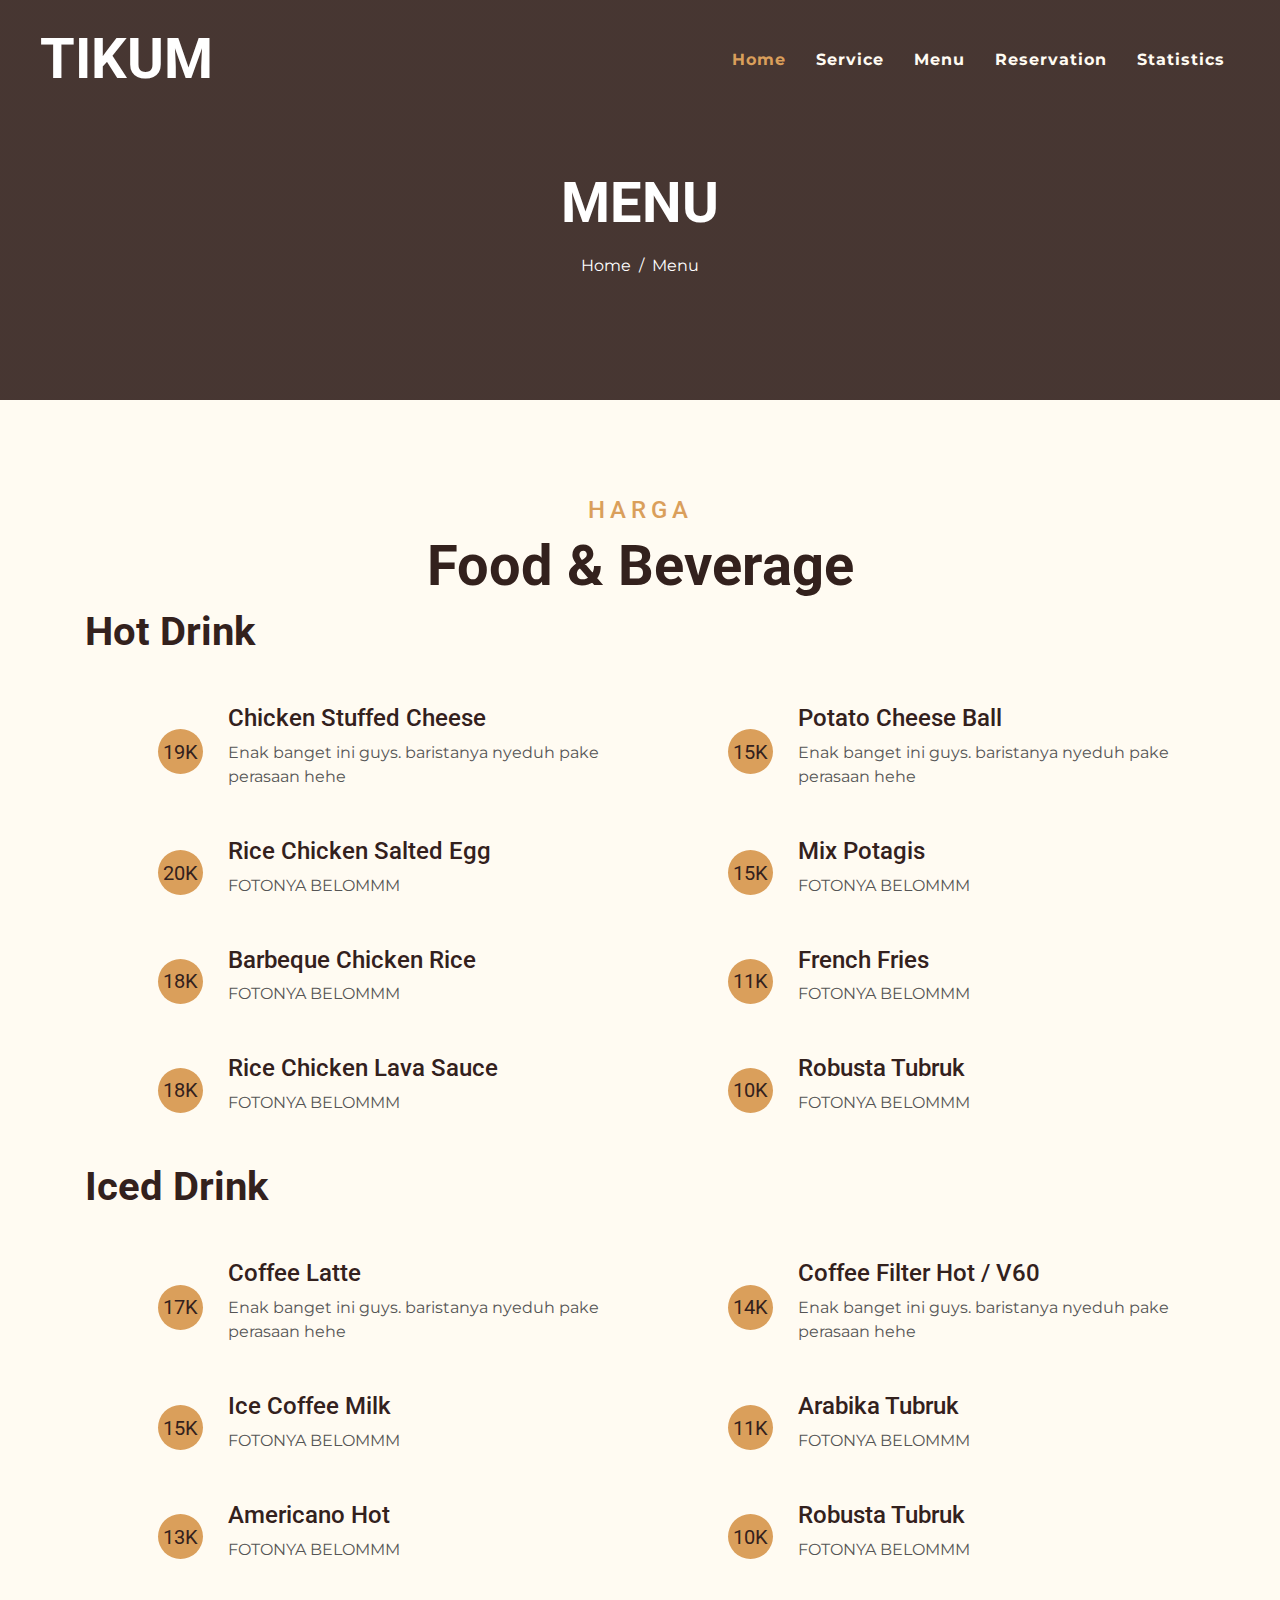
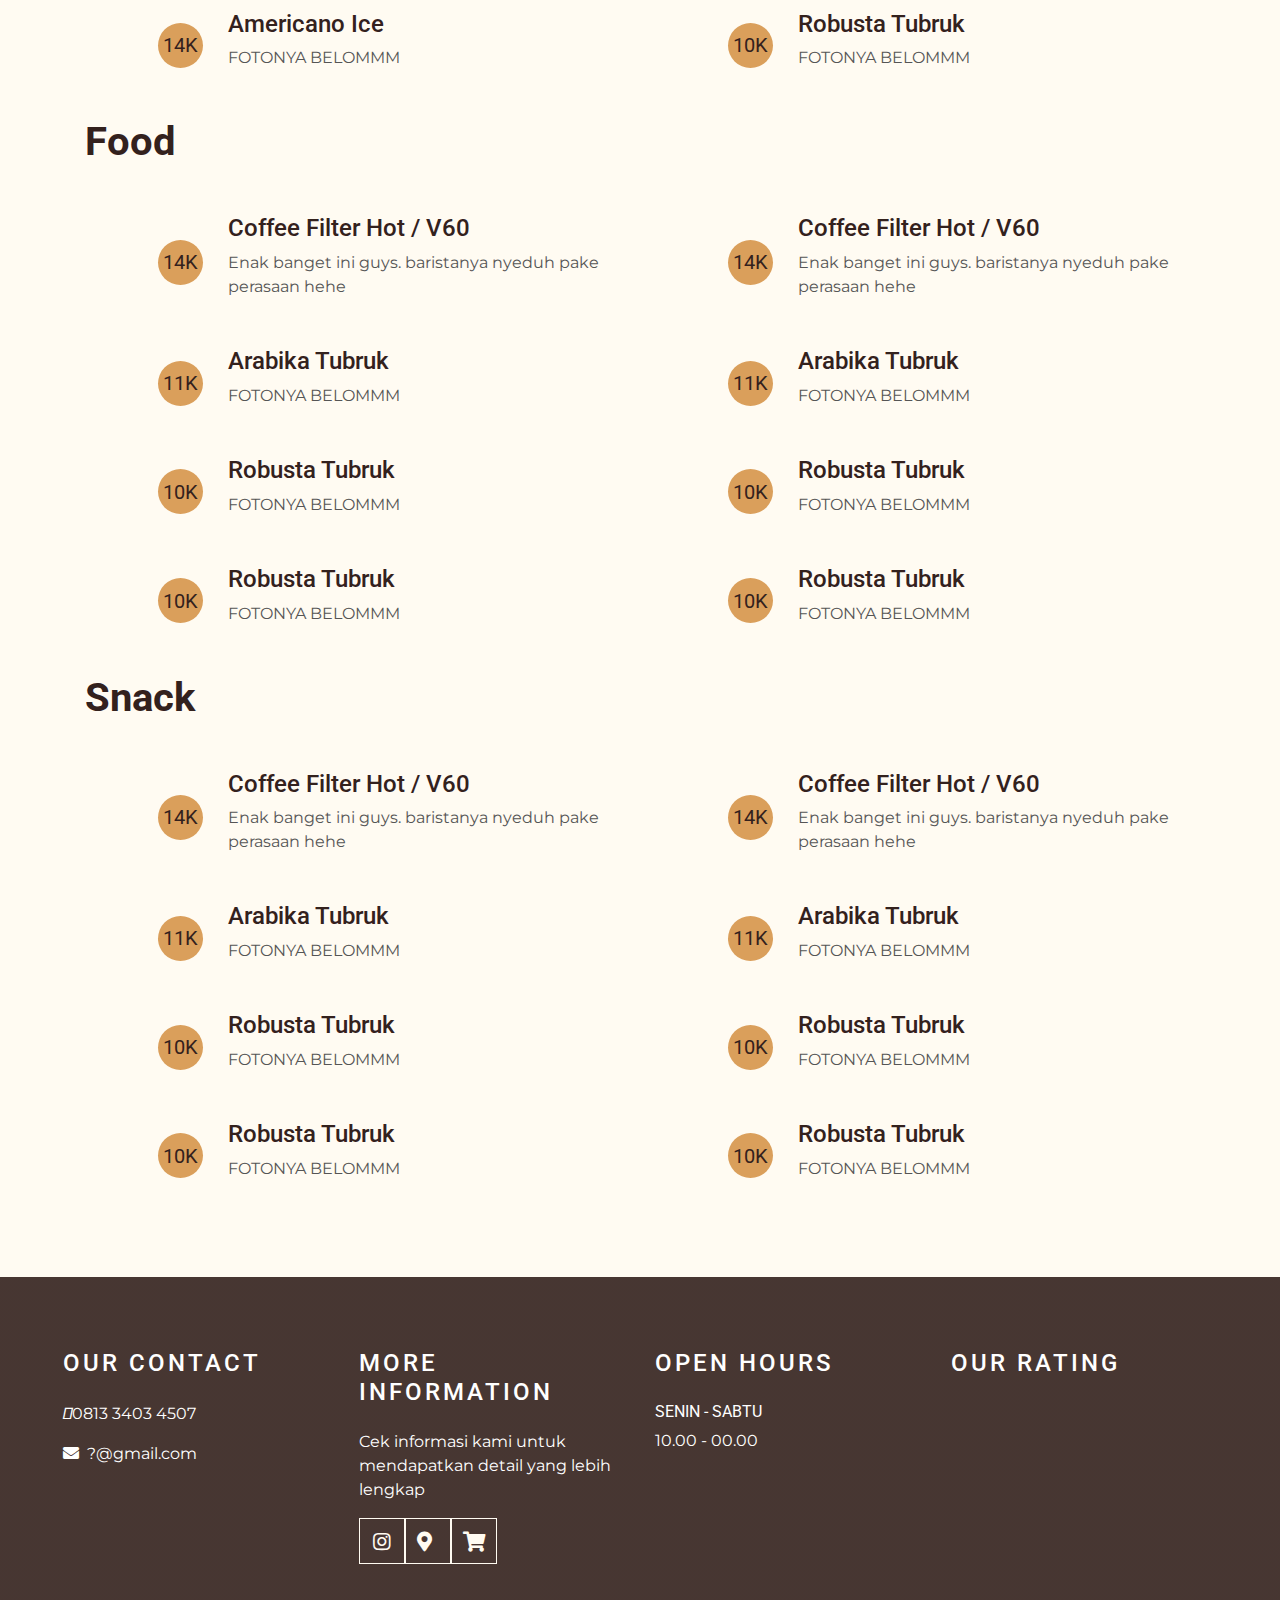
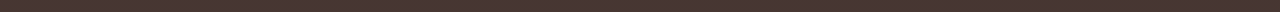
==== menu.html @ c48492c2 "up categories" ====
<!DOCTYPE html>
<html lang="en">
  <head>
    <meta charset="utf-8" />
    <title>TIKUM Cookery & Coffee</title>
    <meta content="width=device-width, initial-scale=1.0" name="viewport" />
    <meta content="Free Website Template" name="keywords" />
    <meta content="Free Website Template" name="description" />

    <!-- Favicon -->
    <link href="img/favicon.ico" rel="icon" />

    <!-- Google Font -->
    <link rel="preconnect" href="https://fonts.gstatic.com" />
    <link
      href="https://fonts.googleapis.com/css2?family=Montserrat:wght@200;400&family=Roboto:wght@400;500;700&display=swap"
      rel="stylesheet"
    />

    <!-- Font Awesome -->
    <link
      href="https://cdnjs.cloudflare.com/ajax/libs/font-awesome/5.10.0/css/all.min.css"
      rel="stylesheet"
    />

    <!-- Libraries Stylesheet -->
    <link href="lib/owlcarousel/assets/owl.carousel.min.css" rel="stylesheet" />
    <link
      href="lib/tempusdominus/css/tempusdominus-bootstrap-4.min.css"
      rel="stylesheet"
    />

    <!-- Customized Bootstrap Stylesheet -->
    <link href="css/style.css" rel="stylesheet" />
  </head>

  <body>
    <!-- Navbar Start -->
    <div class="container-fluid p-0 nav-bar">
      <nav class="navbar navbar-expand-lg bg-none navbar-dark py-3">
        <a href="index.html" class="navbar-brand px-lg-4 m-0">
          <h1 class="m-0 display-4 text-uppercase text-white">TIKUM</h1>
        </a>
        <button
          type="button"
          class="navbar-toggler"
          data-toggle="collapse"
          data-target="#navbarCollapse"
        >
          <span class="navbar-toggler-icon"></span>
        </button>
        <div
          class="collapse navbar-collapse justify-content-between"
          id="navbarCollapse"
        >
          <div class="navbar-nav ml-auto p-4">
            <a href="index.html" class="nav-item nav-link active">Home</a>
            <a href="service.html" class="nav-item nav-link">Service</a>
            <a href="menu.html" class="nav-item nav-link">Menu</a>
            <a href="reservation.html" class="nav-item nav-link">Reservation</a>
            <a href="reservation.html" class="nav-item nav-link">Statistics</a>
          </div>
        </div>
      </nav>
    </div>
    <!-- Navbar End -->

    <!-- Page Header Start -->
    <div
      class="container-fluid page-header mb-5 position-relative overlay-bottom"
    >
      <div
        class="d-flex flex-column align-items-center justify-content-center pt-0 pt-lg-5"
        style="min-height: 400px"
      >
        <h1 class="display-4 mb-3 mt-0 mt-lg-5 text-white text-uppercase">
          Menu
        </h1>
        <div class="d-inline-flex mb-lg-5">
          <p class="m-0 text-white"><a class="text-white" href="">Home</a></p>
          <p class="m-0 text-white px-2">/</p>
          <p class="m-0 text-white">Menu</p>
        </div>
      </div>
    </div>
    <!-- Page Header End -->

    <!-- Menu Start -->
    <div class="container-fluid pt-5">
    <div class="container">
        <div class="section-title">
          <h4 class="text-primary text-uppercase" style="letter-spacing: 5px">
            Harga
          </h4>
          <h1 class="display-4">Food & Beverage</h1>
        </div>
        <h1 class="mb-5">Hot Drink</h1>
        <div class="row">
          <div class="col-lg-6">
            <div class="row align-items-center mb-5">
              <div class="col-4 col-sm-3">
                <img
                  class="w-100 rounded-circle mb-3 mb-sm-0"
                  src="img/menu-1.jpg"
                  alt=""
                />
                <h5 class="menu-price">19K</h5>
              </div>
              <div class="col-8 col-sm-9">
                <h4>Chicken Stuffed Cheese</h4>
                <p class="m-0">
                  Enak banget ini guys. baristanya nyeduh pake perasaan hehe
                </p>
              </div>
            </div>
            <div class="row align-items-center mb-5">
              <div class="col-4 col-sm-3">
                <img
                  class="w-100 rounded-circle mb-3 mb-sm-0"
                  src="img/menu-2.jpg"
                  alt=""
                />
                <h5 class="menu-price">20K</h5>
              </div>
              <div class="col-8 col-sm-9">
                <h4>Rice Chicken Salted Egg</h4>
                <p class="m-0">FOTONYA BELOMMM</p>
              </div>
            </div>
            <div class="row align-items-center mb-5">
              <div class="col-4 col-sm-3">
                <img
                  class="w-100 rounded-circle mb-3 mb-sm-0"
                  src="img/menu-3.jpg"
                  alt=""
                />
                <h5 class="menu-price">18K</h5>
              </div>
              <div class="col-8 col-sm-9">
                <h4>Barbeque Chicken Rice</h4>
                <p class="m-0">FOTONYA BELOMMM</p>
              </div>
            </div>
            <div class="row align-items-center mb-5">
              <div class="col-4 col-sm-3">
                <img
                  class="w-100 rounded-circle mb-3 mb-sm-0"
                  src="img/menu-3.jpg"
                  alt=""
                />
                <h5 class="menu-price">18K</h5>
              </div>
              <div class="col-8 col-sm-9">
                <h4>Rice Chicken Lava Sauce</h4>
                <p class="m-0">FOTONYA BELOMMM</p>
              </div>
            </div>
          </div>
          <div class="col-lg-6">
            <div class="row align-items-center mb-5">
              <div class="col-4 col-sm-3">
                <img
                  class="w-100 rounded-circle mb-3 mb-sm-0"
                  src="img/menu-1.jpg"
                  alt=""
                />
                <h5 class="menu-price">15K</h5>
              </div>
              <div class="col-8 col-sm-9">
                <h4>Potato Cheese Ball</h4>
                <p class="m-0">
                  Enak banget ini guys. baristanya nyeduh pake perasaan hehe
                </p>
              </div>
            </div>
            <div class="row align-items-center mb-5">
              <div class="col-4 col-sm-3">
                <img
                  class="w-100 rounded-circle mb-3 mb-sm-0"
                  src="img/menu-2.jpg"
                  alt=""
                />
                <h5 class="menu-price">15K</h5>
              </div>
              <div class="col-8 col-sm-9">
                <h4>Mix Potagis</h4>
                <p class="m-0">FOTONYA BELOMMM</p>
              </div>
            </div>
            <div class="row align-items-center mb-5">
              <div class="col-4 col-sm-3">
                <img
                  class="w-100 rounded-circle mb-3 mb-sm-0"
                  src="img/menu-3.jpg"
                  alt=""
                />
                <h5 class="menu-price">11K</h5>
              </div>
              <div class="col-8 col-sm-9">
                <h4>French Fries</h4>
                <p class="m-0">FOTONYA BELOMMM</p>
              </div>
            </div>
            <div class="row align-items-center mb-5">
              <div class="col-4 col-sm-3">
                <img
                  class="w-100 rounded-circle mb-3 mb-sm-0"
                  src="img/menu-3.jpg"
                  alt=""
                />
                <h5 class="menu-price">10K</h5>
              </div>
              <div class="col-8 col-sm-9">
                <h4>Robusta Tubruk</h4>
                <p class="m-0">FOTONYA BELOMMM</p>
              </div>
            </div>
          </div>
        </div>
        <h1 class="mb-5">Iced Drink</h1>
        <div class="row">
            <div class="col-lg-6">
              <div class="row align-items-center mb-5">
                <div class="col-4 col-sm-3">
                  <img
                    class="w-100 rounded-circle mb-3 mb-sm-0"
                    src="img/ice coffee milk.jpg"
                    alt=""
                  />
                  <h5 class="menu-price">17K</h5>
                </div>
                <div class="col-8 col-sm-9">
                  <h4>Coffee Latte</h4>
                  <p class="m-0">
                    Enak banget ini guys. baristanya nyeduh pake perasaan hehe
                  </p>
                </div>
              </div>
              <div class="row align-items-center mb-5">
                <div class="col-4 col-sm-3">
                  <img
                    class="w-100 rounded-circle mb-3 mb-sm-0"
                    src="img/menu-2.jpg"
                    alt=""
                  />
                  <h5 class="menu-price">15K</h5>
                </div>
                <div class="col-8 col-sm-9">
                  <h4>Ice Coffee Milk</h4>
                  <p class="m-0">FOTONYA BELOMMM</p>
                </div>
              </div>
              <div class="row align-items-center mb-5">
                <div class="col-4 col-sm-3">
                  <img
                    class="w-100 rounded-circle mb-3 mb-sm-0"
                    src="img/menu-3.jpg"
                    alt=""
                  />
                  <h5 class="menu-price">13K</h5>
                </div>
                <div class="col-8 col-sm-9">
                  <h4>Americano Hot</h4>
                  <p class="m-0">FOTONYA BELOMMM</p>
                </div>
              </div>
              <div class="row align-items-center mb-5">
                <div class="col-4 col-sm-3">
                  <img
                    class="w-100 rounded-circle mb-3 mb-sm-0"
                    src="img/menu-3.jpg"
                    alt=""
                  />
                  <h5 class="menu-price">14K</h5>
                </div>
                <div class="col-8 col-sm-9">
                  <h4>Americano Ice</h4>
                  <p class="m-0">FOTONYA BELOMMM</p>
                </div>
              </div>
            </div>
            <div class="col-lg-6">
              <div class="row align-items-center mb-5">
                <div class="col-4 col-sm-3">
                  <img
                    class="w-100 rounded-circle mb-3 mb-sm-0"
                    src="img/menu-1.jpg"
                    alt=""
                  />
                  <h5 class="menu-price">14K</h5>
                </div>
                <div class="col-8 col-sm-9">
                  <h4>Coffee Filter Hot / V60</h4>
                  <p class="m-0">
                    Enak banget ini guys. baristanya nyeduh pake perasaan hehe
                  </p>
                </div>
              </div>
              <div class="row align-items-center mb-5">
                <div class="col-4 col-sm-3">
                  <img
                    class="w-100 rounded-circle mb-3 mb-sm-0"
                    src="img/menu-2.jpg"
                    alt=""
                  />
                  <h5 class="menu-price">11K</h5>
                </div>
                <div class="col-8 col-sm-9">
                  <h4>Arabika Tubruk</h4>
                  <p class="m-0">FOTONYA BELOMMM</p>
                </div>
              </div>
              <div class="row align-items-center mb-5">
                <div class="col-4 col-sm-3">
                  <img
                    class="w-100 rounded-circle mb-3 mb-sm-0"
                    src="img/menu-3.jpg"
                    alt=""
                  />
                  <h5 class="menu-price">10K</h5>
                </div>
                <div class="col-8 col-sm-9">
                  <h4>Robusta Tubruk</h4>
                  <p class="m-0">FOTONYA BELOMMM</p>
                </div>
              </div>
              <div class="row align-items-center mb-5">
                <div class="col-4 col-sm-3">
                  <img
                    class="w-100 rounded-circle mb-3 mb-sm-0"
                    src="img/menu-3.jpg"
                    alt=""
                  />
                  <h5 class="menu-price">10K</h5>
                </div>
                <div class="col-8 col-sm-9">
                  <h4>Robusta Tubruk</h4>
                  <p class="m-0">FOTONYA BELOMMM</p>
                </div>
              </div>
            </div>
            
        </div>
        <h1 class="mb-5">Food</h1>
        <div class="row">
            <div class="col-lg-6">
              <div class="row align-items-center mb-5">
                <div class="col-4 col-sm-3">
                  <img
                    class="w-100 rounded-circle mb-3 mb-sm-0"
                    src="img/menu-1.jpg"
                    alt=""
                  />
                  <h5 class="menu-price">14K</h5>
                </div>
                <div class="col-8 col-sm-9">
                  <h4>Coffee Filter Hot / V60</h4>
                  <p class="m-0">
                    Enak banget ini guys. baristanya nyeduh pake perasaan hehe
                  </p>
                </div>
              </div>
              <div class="row align-items-center mb-5">
                <div class="col-4 col-sm-3">
                  <img
                    class="w-100 rounded-circle mb-3 mb-sm-0"
                    src="img/menu-2.jpg"
                    alt=""
                  />
                  <h5 class="menu-price">11K</h5>
                </div>
                <div class="col-8 col-sm-9">
                  <h4>Arabika Tubruk</h4>
                  <p class="m-0">FOTONYA BELOMMM</p>
                </div>
              </div>
              <div class="row align-items-center mb-5">
                <div class="col-4 col-sm-3">
                  <img
                    class="w-100 rounded-circle mb-3 mb-sm-0"
                    src="img/menu-3.jpg"
                    alt=""
                  />
                  <h5 class="menu-price">10K</h5>
                </div>
                <div class="col-8 col-sm-9">
                  <h4>Robusta Tubruk</h4>
                  <p class="m-0">FOTONYA BELOMMM</p>
                </div>
              </div>
              <div class="row align-items-center mb-5">
                <div class="col-4 col-sm-3">
                  <img
                    class="w-100 rounded-circle mb-3 mb-sm-0"
                    src="img/menu-3.jpg"
                    alt=""
                  />
                  <h5 class="menu-price">10K</h5>
                </div>
                <div class="col-8 col-sm-9">
                  <h4>Robusta Tubruk</h4>
                  <p class="m-0">FOTONYA BELOMMM</p>
                </div>
              </div>
            </div>
            <div class="col-lg-6">
              <div class="row align-items-center mb-5">
                <div class="col-4 col-sm-3">
                  <img
                    class="w-100 rounded-circle mb-3 mb-sm-0"
                    src="img/menu-1.jpg"
                    alt=""
                  />
                  <h5 class="menu-price">14K</h5>
                </div>
                <div class="col-8 col-sm-9">
                  <h4>Coffee Filter Hot / V60</h4>
                  <p class="m-0">
                    Enak banget ini guys. baristanya nyeduh pake perasaan hehe
                  </p>
                </div>
              </div>
              <div class="row align-items-center mb-5">
                <div class="col-4 col-sm-3">
                  <img
                    class="w-100 rounded-circle mb-3 mb-sm-0"
                    src="img/menu-2.jpg"
                    alt=""
                  />
                  <h5 class="menu-price">11K</h5>
                </div>
                <div class="col-8 col-sm-9">
                  <h4>Arabika Tubruk</h4>
                  <p class="m-0">FOTONYA BELOMMM</p>
                </div>
              </div>
              <div class="row align-items-center mb-5">
                <div class="col-4 col-sm-3">
                  <img
                    class="w-100 rounded-circle mb-3 mb-sm-0"
                    src="img/menu-3.jpg"
                    alt=""
                  />
                  <h5 class="menu-price">10K</h5>
                </div>
                <div class="col-8 col-sm-9">
                  <h4>Robusta Tubruk</h4>
                  <p class="m-0">FOTONYA BELOMMM</p>
                </div>
              </div>
              <div class="row align-items-center mb-5">
                <div class="col-4 col-sm-3">
                  <img
                    class="w-100 rounded-circle mb-3 mb-sm-0"
                    src="img/menu-3.jpg"
                    alt=""
                  />
                  <h5 class="menu-price">10K</h5>
                </div>
                <div class="col-8 col-sm-9">
                  <h4>Robusta Tubruk</h4>
                  <p class="m-0">FOTONYA BELOMMM</p>
                </div>
              </div>
            </div>
            
        </div>
        <h1 class="mb-5">Snack</h1>
        <div class="row">
            <div class="col-lg-6">
              <div class="row align-items-center mb-5">
                <div class="col-4 col-sm-3">
                  <img
                    class="w-100 rounded-circle mb-3 mb-sm-0"
                    src="img/menu-1.jpg"
                    alt=""
                  />
                  <h5 class="menu-price">14K</h5>
                </div>
                <div class="col-8 col-sm-9">
                  <h4>Coffee Filter Hot / V60</h4>
                  <p class="m-0">
                    Enak banget ini guys. baristanya nyeduh pake perasaan hehe
                  </p>
                </div>
              </div>
              <div class="row align-items-center mb-5">
                <div class="col-4 col-sm-3">
                  <img
                    class="w-100 rounded-circle mb-3 mb-sm-0"
                    src="img/menu-2.jpg"
                    alt=""
                  />
                  <h5 class="menu-price">11K</h5>
                </div>
                <div class="col-8 col-sm-9">
                  <h4>Arabika Tubruk</h4>
                  <p class="m-0">FOTONYA BELOMMM</p>
                </div>
              </div>
              <div class="row align-items-center mb-5">
                <div class="col-4 col-sm-3">
                  <img
                    class="w-100 rounded-circle mb-3 mb-sm-0"
                    src="img/menu-3.jpg"
                    alt=""
                  />
                  <h5 class="menu-price">10K</h5>
                </div>
                <div class="col-8 col-sm-9">
                  <h4>Robusta Tubruk</h4>
                  <p class="m-0">FOTONYA BELOMMM</p>
                </div>
              </div>
              <div class="row align-items-center mb-5">
                <div class="col-4 col-sm-3">
                  <img
                    class="w-100 rounded-circle mb-3 mb-sm-0"
                    src="img/menu-3.jpg"
                    alt=""
                  />
                  <h5 class="menu-price">10K</h5>
                </div>
                <div class="col-8 col-sm-9">
                  <h4>Robusta Tubruk</h4>
                  <p class="m-0">FOTONYA BELOMMM</p>
                </div>
              </div>
            </div>
            <div class="col-lg-6">
              <div class="row align-items-center mb-5">
                <div class="col-4 col-sm-3">
                  <img
                    class="w-100 rounded-circle mb-3 mb-sm-0"
                    src="img/menu-1.jpg"
                    alt=""
                  />
                  <h5 class="menu-price">14K</h5>
                </div>
                <div class="col-8 col-sm-9">
                  <h4>Coffee Filter Hot / V60</h4>
                  <p class="m-0">
                    Enak banget ini guys. baristanya nyeduh pake perasaan hehe
                  </p>
                </div>
              </div>
              <div class="row align-items-center mb-5">
                <div class="col-4 col-sm-3">
                  <img
                    class="w-100 rounded-circle mb-3 mb-sm-0"
                    src="img/menu-2.jpg"
                    alt=""
                  />
                  <h5 class="menu-price">11K</h5>
                </div>
                <div class="col-8 col-sm-9">
                  <h4>Arabika Tubruk</h4>
                  <p class="m-0">FOTONYA BELOMMM</p>
                </div>
              </div>
              <div class="row align-items-center mb-5">
                <div class="col-4 col-sm-3">
                  <img
                    class="w-100 rounded-circle mb-3 mb-sm-0"
                    src="img/menu-3.jpg"
                    alt=""
                  />
                  <h5 class="menu-price">10K</h5>
                </div>
                <div class="col-8 col-sm-9">
                  <h4>Robusta Tubruk</h4>
                  <p class="m-0">FOTONYA BELOMMM</p>
                </div>
              </div>
              <div class="row align-items-center mb-5">
                <div class="col-4 col-sm-3">
                  <img
                    class="w-100 rounded-circle mb-3 mb-sm-0"
                    src="img/menu-3.jpg"
                    alt=""
                  />
                  <h5 class="menu-price">10K</h5>
                </div>
                <div class="col-8 col-sm-9">
                  <h4>Robusta Tubruk</h4>
                  <p class="m-0">FOTONYA BELOMMM</p>
                </div>
              </div>
            </div>
            
        </div>
    </div>
    </div>
</div>
</div>
    <!-- Menu End -->

    <!-- Footer Start -->
    <div
      class="container-fluid footer text-white mt-5 pt-5 px-0 position-relative overlay-top"
    >
      <div class="row mx-0 px-lg-5 mt-4">
        <div class="col-lg-3 col-md-6 mb-5">
          <h4
            class="text-white text-uppercase mb-4"
            style="letter-spacing: 3px"
          >
            Our Contact
          </h4>
          <p><i class="fa-solid fa-phone"></i>0813 3403 4507</p>
          <p class="m-0"><i class="fa fa-envelope mr-2"></i>?@gmail.com</p>
        </div>
        <div class="col-lg-3 col-md-6 mb-5">
          <h4
            class="text-white text-uppercase mb-4"
            style="letter-spacing: 3px"
          >
            More Information
          </h4>
          <p>Cek informasi kami untuk mendapatkan detail yang lebih lengkap</p>
          <div class="d-flex justify-content-start">
            <a
              class="btn btn-lg btn-outline-light btn-lg-square"
              href="https://instagram.com/tikum.cookeryandcoffee?igshid=YmMyMTA2M2Y="
              ><i class="fab fa-instagram"></i
            ></a>
            <a
              class="btn btn-lg btn-outline-light btn-lg-square"
              href="https://goo.gl/maps/fTwGqR8i4tWdKDun8"
              ><i class="fa fa-map-marker-alt mr-2"></i
            ></a>
            <a
              class="btn btn-lg btn-outline-light btn-lg-square"
              href="https://gofood.link/a/yQykwQC"
              ><i class="fas fa-shopping-cart"></i
            ></a>
          </div>
        </div>
        <div class="col-lg-3 col-md-6 mb-5">
          <h4
            class="text-white text-uppercase mb-4"
            style="letter-spacing: 3px"
          >
            Open Hours
          </h4>
          <div>
            <h6 class="text-white text-uppercase">Senin - Sabtu</h6>
            <p>10.00 - 00.00</p>
          </div>
        </div>
        <div class="col-lg-3 col-md-6 mb-5">
          <h4
            class="text-white text-uppercase mb-4"
            style="letter-spacing: 3px"
          >
            Our Rating
          </h4>
        </div>
      </div>
    </div>
    <!-- Footer End -->

    <!-- Back to Top -->
    <a href="#" class="btn btn-lg btn-primary btn-lg-square back-to-top"
      ><i class="fa fa-angle-double-up"></i
    ></a>

    <!-- JavaScript Libraries -->
    <script src="https://code.jquery.com/jquery-3.4.1.min.js"></script>
    <script src="https://stackpath.bootstrapcdn.com/bootstrap/4.4.1/js/bootstrap.bundle.min.js"></script>
    <script src="lib/easing/easing.min.js"></script>
    <script src="lib/waypoints/waypoints.min.js"></script>
    <script src="lib/owlcarousel/owl.carousel.min.js"></script>
    <script src="lib/tempusdominus/js/moment.min.js"></script>
    <script src="lib/tempusdominus/js/moment-timezone.min.js"></script>
    <script src="lib/tempusdominus/js/tempusdominus-bootstrap-4.min.js"></script>

    <!-- Contact Javascript File -->
    <script src="mail/jqBootstrapValidation.min.js"></script>
    <script src="mail/contact.js"></script>

    <!-- Template Javascript -->
    <script src="js/main.js"></script>
  </body>
</html>
---- css/style.css ----
/******* Bootstrap Theming ********/
/*!
 * Bootstrap v4.5.3 (https://getbootstrap.com/)
 * Copyright 2011-2020 The Bootstrap Authors
 * Copyright 2011-2020 Twitter, Inc.
 * Licensed under MIT (https://github.com/twbs/bootstrap/blob/main/LICENSE)
 */
:root {
  --blue: #007bff;
  --indigo: #6610f2;
  --purple: #6f42c1;
  --pink: #e83e8c;
  --red: #dc3545;
  --orange: #fd7e14;
  --yellow: #ffc107;
  --green: #28a745;
  --teal: #20c997;
  --cyan: #17a2b8;
  --white: #fff;
  --gray: #6c757d;
  --gray-dark: #343a40;
  --primary: #DA9F5B;
  --secondary: #33211D;
  --success: #28a745;
  --info: #17a2b8;
  --warning: #ffc107;
  --danger: #dc3545;
  --light: #FFFBF2;
  --dark: #111111;
  --breakpoint-xs: 0;
  --breakpoint-sm: 576px;
  --breakpoint-md: 768px;
  --breakpoint-lg: 992px;
  --breakpoint-xl: 1200px;
  --font-family-sans-serif: "Montserrat", sans-serif;
  --font-family-monospace: SFMono-Regular, Menlo, Monaco, Consolas, "Liberation Mono", "Courier New", monospace;
}

*,
*::before,
*::after {
  box-sizing: border-box;
}

html {
  font-family: sans-serif;
  line-height: 1.15;
  -webkit-text-size-adjust: 100%;
  -webkit-tap-highlight-color: rgba(0, 0, 0, 0);
}

article, aside, figcaption, figure, footer, header, hgroup, main, nav, section {
  display: block;
}

body {
  margin: 0;
  font-family: "Montserrat", sans-serif;
  font-size: 1rem;
  font-weight: 400;
  line-height: 1.5;
  color: #555555;
  text-align: left;
  background-color: #FFFBF2;
}

[tabindex="-1"]:focus:not(:focus-visible) {
  outline: 0 !important;
}

hr {
  box-sizing: content-box;
  height: 0;
  overflow: visible;
}

h1, h2, h3, h4, h5, h6 {
  margin-top: 0;
  margin-bottom: 0.5rem;
}

p {
  margin-top: 0;
  margin-bottom: 1rem;
}

abbr[title],
abbr[data-original-title] {
  text-decoration: underline;
  text-decoration: underline dotted;
  cursor: help;
  border-bottom: 0;
  text-decoration-skip-ink: none;
}

address {
  margin-bottom: 1rem;
  font-style: normal;
  line-height: inherit;
}

ol,
ul,
dl {
  margin-top: 0;
  margin-bottom: 1rem;
}

ol ol,
ul ul,
ol ul,
ul ol {
  margin-bottom: 0;
}

dt {
  font-weight: 700;
}

dd {
  margin-bottom: .5rem;
  margin-left: 0;
}

blockquote {
  margin: 0 0 1rem;
}

b,
strong {
  font-weight: bolder;
}

small {
  font-size: 80%;
}

sub,
sup {
  position: relative;
  font-size: 75%;
  line-height: 0;
  vertical-align: baseline;
}

sub {
  bottom: -.25em;
}

sup {
  top: -.5em;
}

a {
  color: #DA9F5B;
  text-decoration: none;
  background-color: transparent;
}

a:hover {
  color: #be792b;
  text-decoration: underline;
}

a:not([href]):not([class]) {
  color: inherit;
  text-decoration: none;
}

a:not([href]):not([class]):hover {
  color: inherit;
  text-decoration: none;
}

pre,
code,
kbd,
samp {
  font-family: SFMono-Regular, Menlo, Monaco, Consolas, "Liberation Mono", "Courier New", monospace;
  font-size: 1em;
}

pre {
  margin-top: 0;
  margin-bottom: 1rem;
  overflow: auto;
  -ms-overflow-style: scrollbar;
}

figure {
  margin: 0 0 1rem;
}

img {
  vertical-align: middle;
  border-style: none;
}

svg {
  overflow: hidden;
  vertical-align: middle;
}

table {
  border-collapse: collapse;
}

caption {
  padding-top: 0.75rem;
  padding-bottom: 0.75rem;
  color: #6c757d;
  text-align: left;
  caption-side: bottom;
}

th {
  text-align: inherit;
  text-align: -webkit-match-parent;
}

label {
  display: inline-block;
  margin-bottom: 0.5rem;
}

button {
  border-radius: 0;
}

button:focus {
  outline: 1px dotted;
  outline: 5px auto -webkit-focus-ring-color;
}

input,
button,
select,
optgroup,
textarea {
  margin: 0;
  font-family: inherit;
  font-size: inherit;
  line-height: inherit;
}

button,
input {
  overflow: visible;
}

button,
select {
  text-transform: none;
}

[role="button"] {
  cursor: pointer;
}

select {
  word-wrap: normal;
}

button,
[type="button"],
[type="reset"],
[type="submit"] {
  -webkit-appearance: button;
}

button:not(:disabled),
[type="button"]:not(:disabled),
[type="reset"]:not(:disabled),
[type="submit"]:not(:disabled) {
  cursor: pointer;
}

button::-moz-focus-inner,
[type="button"]::-moz-focus-inner,
[type="reset"]::-moz-focus-inner,
[type="submit"]::-moz-focus-inner {
  padding: 0;
  border-style: none;
}

input[type="radio"],
input[type="checkbox"] {
  box-sizing: border-box;
  padding: 0;
}

textarea {
  overflow: auto;
  resize: vertical;
}

fieldset {
  min-width: 0;
  padding: 0;
  margin: 0;
  border: 0;
}

legend {
  display: block;
  width: 100%;
  max-width: 100%;
  padding: 0;
  margin-bottom: .5rem;
  font-size: 1.5rem;
  line-height: inherit;
  color: inherit;
  white-space: normal;
}

@media (max-width: 1200px) {
  legend {
    font-size: calc(1.275rem + 0.3vw) ;
  }
}

progress {
  vertical-align: baseline;
}

[type="number"]::-webkit-inner-spin-button,
[type="number"]::-webkit-outer-spin-button {
  height: auto;
}

[type="search"] {
  outline-offset: -2px;
  -webkit-appearance: none;
}

[type="search"]::-webkit-search-decoration {
  -webkit-appearance: none;
}

::-webkit-file-upload-button {
  font: inherit;
  -webkit-appearance: button;
}

output {
  display: inline-block;
}

summary {
  display: list-item;
  cursor: pointer;
}

template {
  display: none;
}

[hidden] {
  display: none !important;
}

h1, h2, h3, h4, h5, h6,
.h1, .h2, .h3, .h4, .h5, .h6 {
  margin-bottom: 0.5rem;
  font-family: "Roboto", sans-serif;
  font-weight: 500;
  line-height: 1.2;
  color: #33211D;
}

h1, .h1 {
  font-size: 2.5rem;
}

@media (max-width: 1200px) {
  h1, .h1 {
    font-size: calc(1.375rem + 1.5vw) ;
  }
}

h2, .h2 {
  font-size: 2rem;
}

@media (max-width: 1200px) {
  h2, .h2 {
    font-size: calc(1.325rem + 0.9vw) ;
  }
}

h3, .h3 {
  font-size: 1.75rem;
}

@media (max-width: 1200px) {
  h3, .h3 {
    font-size: calc(1.3rem + 0.6vw) ;
  }
}

h4, .h4 {
  font-size: 1.5rem;
}

@media (max-width: 1200px) {
  h4, .h4 {
    font-size: calc(1.275rem + 0.3vw) ;
  }
}

h5, .h5 {
  font-size: 1.25rem;
}

h6, .h6 {
  font-size: 1rem;
}

.lead {
  font-size: 1.25rem;
  font-weight: 300;
}

.display-1 {
  font-size: 8rem;
  font-weight: 300;
  line-height: 1.2;
}

@media (max-width: 1200px) {
  .display-1 {
    font-size: calc(1.925rem + 8.1vw) ;
  }
}

.display-2 {
  font-size: 5.5rem;
  font-weight: 300;
  line-height: 1.2;
}

@media (max-width: 1200px) {
  .display-2 {
    font-size: calc(1.675rem + 5.1vw) ;
  }
}

.display-3 {
  font-size: 4.5rem;
  font-weight: 300;
  line-height: 1.2;
}

@media (max-width: 1200px) {
  .display-3 {
    font-size: calc(1.575rem + 3.9vw) ;
  }
}

.display-4 {
  font-size: 3.5rem;
  font-weight: 300;
  line-height: 1.2;
}

@media (max-width: 1200px) {
  .display-4 {
    font-size: calc(1.475rem + 2.7vw) ;
  }
}

.display-5 {
  font-size: 2.5rem;
  font-weight: 300;
  line-height: 1.2;
}

@media (max-width: 1200px) {
  .display-5 {
    font-size: calc(1.475rem + 2.7vw) ;
  }
}

hr {
  margin-top: 1rem;
  margin-bottom: 1rem;
  border: 0;
  border-top: 1px solid rgba(0, 0, 0, 0.1);
}

small,
.small {
  font-size: 80%;
  font-weight: 400;
}

mark,
.mark {
  padding: 0.2em;
  background-color: #fcf8e3;
}

.list-unstyled {
  padding-left: 0;
  list-style: none;
}

.list-inline {
  padding-left: 0;
  list-style: none;
}

.list-inline-item {
  display: inline-block;
}

.list-inline-item:not(:last-child) {
  margin-right: 0.5rem;
}

.initialism {
  font-size: 90%;
  text-transform: uppercase;
}

.blockquote {
  margin-bottom: 1rem;
  font-size: 1.25rem;
}

.blockquote-footer {
  display: block;
  font-size: 80%;
  color: #6c757d;
}

.blockquote-footer::before {
  content: "\2014\00A0";
}

.img-fluid {
  max-width: 100%;
  height: auto;
}

.img-thumbnail {
  padding: 0.25rem;
  background-color: #FFFBF2;
  border: 1px solid #dee2e6;
  max-width: 100%;
  height: auto;
}

.figure {
  display: inline-block;
}

.figure-img {
  margin-bottom: 0.5rem;
  line-height: 1;
}

.figure-caption {
  font-size: 90%;
  color: #6c757d;
}

code {
  font-size: 87.5%;
  color: #e83e8c;
  word-wrap: break-word;
}

a > code {
  color: inherit;
}

kbd {
  padding: 0.2rem 0.4rem;
  font-size: 87.5%;
  color: #fff;
  background-color: #212529;
}

kbd kbd {
  padding: 0;
  font-size: 100%;
  font-weight: 700;
}

pre {
  display: block;
  font-size: 87.5%;
  color: #212529;
}

pre code {
  font-size: inherit;
  color: inherit;
  word-break: normal;
}

.pre-scrollable {
  max-height: 340px;
  overflow-y: scroll;
}

.container,
.container-fluid,
.container-sm,
.container-md,
.container-lg,
.container-xl {
  width: 100%;
  padding-right: 15px;
  padding-left: 15px;
  margin-right: auto;
  margin-left: auto;
}

@media (min-width: 576px) {
  .container, .container-sm {
    max-width: 540px;
  }
}

@media (min-width: 768px) {
  .container, .container-sm, .container-md {
    max-width: 720px;
  }
}

@media (min-width: 992px) {
  .container, .container-sm, .container-md, .container-lg {
    max-width: 960px;
  }
}

@media (min-width: 1200px) {
  .container, .container-sm, .container-md, .container-lg, .container-xl {
    max-width: 1140px;
  }
}

.row {
  display: flex;
  flex-wrap: wrap;
  margin-right: -15px;
  margin-left: -15px;
}

.no-gutters {
  margin-right: 0;
  margin-left: 0;
}

.no-gutters > .col,
.no-gutters > [class*="col-"] {
  padding-right: 0;
  padding-left: 0;
}

.col-1, .col-2, .col-3, .col-4, .col-5, .col-6, .col-7, .col-8, .col-9, .col-10, .col-11, .col-12, .col,
.col-auto, .col-sm-1, .col-sm-2, .col-sm-3, .col-sm-4, .col-sm-5, .col-sm-6, .col-sm-7, .col-sm-8, .col-sm-9, .col-sm-10, .col-sm-11, .col-sm-12, .col-sm,
.col-sm-auto, .col-md-1, .col-md-2, .col-md-3, .col-md-4, .col-md-5, .col-md-6, .col-md-7, .col-md-8, .col-md-9, .col-md-10, .col-md-11, .col-md-12, .col-md,
.col-md-auto, .col-lg-1, .col-lg-2, .col-lg-3, .col-lg-4, .col-lg-5, .col-lg-6, .col-lg-7, .col-lg-8, .col-lg-9, .col-lg-10, .col-lg-11, .col-lg-12, .col-lg,
.col-lg-auto, .col-xl-1, .col-xl-2, .col-xl-3, .col-xl-4, .col-xl-5, .col-xl-6, .col-xl-7, .col-xl-8, .col-xl-9, .col-xl-10, .col-xl-11, .col-xl-12, .col-xl,
.col-xl-auto {
  position: relative;
  width: 100%;
  padding-right: 15px;
  padding-left: 15px;
}

.col {
  flex-basis: 0;
  flex-grow: 1;
  max-width: 100%;
}

.row-cols-1 > * {
  flex: 0 0 100%;
  max-width: 100%;
}

.row-cols-2 > * {
  flex: 0 0 50%;
  max-width: 50%;
}

.row-cols-3 > * {
  flex: 0 0 33.33333%;
  max-width: 33.33333%;
}

.row-cols-4 > * {
  flex: 0 0 25%;
  max-width: 25%;
}

.row-cols-5 > * {
  flex: 0 0 20%;
  max-width: 20%;
}

.row-cols-6 > * {
  flex: 0 0 16.66667%;
  max-width: 16.66667%;
}

.col-auto {
  flex: 0 0 auto;
  width: auto;
  max-width: 100%;
}

.col-1 {
  flex: 0 0 8.33333%;
  max-width: 8.33333%;
}

.col-2 {
  flex: 0 0 16.66667%;
  max-width: 16.66667%;
}

.col-3 {
  flex: 0 0 25%;
  max-width: 25%;
}

.col-4 {
  flex: 0 0 33.33333%;
  max-width: 33.33333%;
}

.col-5 {
  flex: 0 0 41.66667%;
  max-width: 41.66667%;
}

.col-6 {
  flex: 0 0 50%;
  max-width: 50%;
}

.col-7 {
  flex: 0 0 58.33333%;
  max-width: 58.33333%;
}

.col-8 {
  flex: 0 0 66.66667%;
  max-width: 66.66667%;
}

.col-9 {
  flex: 0 0 75%;
  max-width: 75%;
}

.col-10 {
  flex: 0 0 83.33333%;
  max-width: 83.33333%;
}

.col-11 {
  flex: 0 0 91.66667%;
  max-width: 91.66667%;
}

.col-12 {
  flex: 0 0 100%;
  max-width: 100%;
}

.order-first {
  order: -1;
}

.order-last {
  order: 13;
}

.order-0 {
  order: 0;
}

.order-1 {
  order: 1;
}

.order-2 {
  order: 2;
}

.order-3 {
  order: 3;
}

.order-4 {
  order: 4;
}

.order-5 {
  order: 5;
}

.order-6 {
  order: 6;
}

.order-7 {
  order: 7;
}

.order-8 {
  order: 8;
}

.order-9 {
  order: 9;
}

.order-10 {
  order: 10;
}

.order-11 {
  order: 11;
}

.order-12 {
  order: 12;
}

.offset-1 {
  margin-left: 8.33333%;
}

.offset-2 {
  margin-left: 16.66667%;
}

.offset-3 {
  margin-left: 25%;
}

.offset-4 {
  margin-left: 33.33333%;
}

.offset-5 {
  margin-left: 41.66667%;
}

.offset-6 {
  margin-left: 50%;
}

.offset-7 {
  margin-left: 58.33333%;
}

.offset-8 {
  margin-left: 66.66667%;
}

.offset-9 {
  margin-left: 75%;
}

.offset-10 {
  margin-left: 83.33333%;
}

.offset-11 {
  margin-left: 91.66667%;
}

@media (min-width: 576px) {
  .col-sm {
    flex-basis: 0;
    flex-grow: 1;
    max-width: 100%;
  }
  .row-cols-sm-1 > * {
    flex: 0 0 100%;
    max-width: 100%;
  }
  .row-cols-sm-2 > * {
    flex: 0 0 50%;
    max-width: 50%;
  }
  .row-cols-sm-3 > * {
    flex: 0 0 33.33333%;
    max-width: 33.33333%;
  }
  .row-cols-sm-4 > * {
    flex: 0 0 25%;
    max-width: 25%;
  }
  .row-cols-sm-5 > * {
    flex: 0 0 20%;
    max-width: 20%;
  }
  .row-cols-sm-6 > * {
    flex: 0 0 16.66667%;
    max-width: 16.66667%;
  }
  .col-sm-auto {
    flex: 0 0 auto;
    width: auto;
    max-width: 100%;
  }
  .col-sm-1 {
    flex: 0 0 8.33333%;
    max-width: 8.33333%;
  }
  .col-sm-2 {
    flex: 0 0 16.66667%;
    max-width: 16.66667%;
  }
  .col-sm-3 {
    flex: 0 0 25%;
    max-width: 25%;
  }
  .col-sm-4 {
    flex: 0 0 33.33333%;
    max-width: 33.33333%;
  }
  .col-sm-5 {
    flex: 0 0 41.66667%;
    max-width: 41.66667%;
  }
  .col-sm-6 {
    flex: 0 0 50%;
    max-width: 50%;
  }
  .col-sm-7 {
    flex: 0 0 58.33333%;
    max-width: 58.33333%;
  }
  .col-sm-8 {
    flex: 0 0 66.66667%;
    max-width: 66.66667%;
  }
  .col-sm-9 {
    flex: 0 0 75%;
    max-width: 75%;
  }
  .col-sm-10 {
    flex: 0 0 83.33333%;
    max-width: 83.33333%;
  }
  .col-sm-11 {
    flex: 0 0 91.66667%;
    max-width: 91.66667%;
  }
  .col-sm-12 {
    flex: 0 0 100%;
    max-width: 100%;
  }
  .order-sm-first {
    order: -1;
  }
  .order-sm-last {
    order: 13;
  }
  .order-sm-0 {
    order: 0;
  }
  .order-sm-1 {
    order: 1;
  }
  .order-sm-2 {
    order: 2;
  }
  .order-sm-3 {
    order: 3;
  }
  .order-sm-4 {
    order: 4;
  }
  .order-sm-5 {
    order: 5;
  }
  .order-sm-6 {
    order: 6;
  }
  .order-sm-7 {
    order: 7;
  }
  .order-sm-8 {
    order: 8;
  }
  .order-sm-9 {
    order: 9;
  }
  .order-sm-10 {
    order: 10;
  }
  .order-sm-11 {
    order: 11;
  }
  .order-sm-12 {
    order: 12;
  }
  .offset-sm-0 {
    margin-left: 0;
  }
  .offset-sm-1 {
    margin-left: 8.33333%;
  }
  .offset-sm-2 {
    margin-left: 16.66667%;
  }
  .offset-sm-3 {
    margin-left: 25%;
  }
  .offset-sm-4 {
    margin-left: 33.33333%;
  }
  .offset-sm-5 {
    margin-left: 41.66667%;
  }
  .offset-sm-6 {
    margin-left: 50%;
  }
  .offset-sm-7 {
    margin-left: 58.33333%;
  }
  .offset-sm-8 {
    margin-left: 66.66667%;
  }
  .offset-sm-9 {
    margin-left: 75%;
  }
  .offset-sm-10 {
    margin-left: 83.33333%;
  }
  .offset-sm-11 {
    margin-left: 91.66667%;
  }
}

@media (min-width: 768px) {
  .col-md {
    flex-basis: 0;
    flex-grow: 1;
    max-width: 100%;
  }
  .row-cols-md-1 > * {
    flex: 0 0 100%;
    max-width: 100%;
  }
  .row-cols-md-2 > * {
    flex: 0 0 50%;
    max-width: 50%;
  }
  .row-cols-md-3 > * {
    flex: 0 0 33.33333%;
    max-width: 33.33333%;
  }
  .row-cols-md-4 > * {
    flex: 0 0 25%;
    max-width: 25%;
  }
  .row-cols-md-5 > * {
    flex: 0 0 20%;
    max-width: 20%;
  }
  .row-cols-md-6 > * {
    flex: 0 0 16.66667%;
    max-width: 16.66667%;
  }
  .col-md-auto {
    flex: 0 0 auto;
    width: auto;
    max-width: 100%;
  }
  .col-md-1 {
    flex: 0 0 8.33333%;
    max-width: 8.33333%;
  }
  .col-md-2 {
    flex: 0 0 16.66667%;
    max-width: 16.66667%;
  }
  .col-md-3 {
    flex: 0 0 25%;
    max-width: 25%;
  }
  .col-md-4 {
    flex: 0 0 33.33333%;
    max-width: 33.33333%;
  }
  .col-md-5 {
    flex: 0 0 41.66667%;
    max-width: 41.66667%;
  }
  .col-md-6 {
    flex: 0 0 50%;
    max-width: 50%;
  }
  .col-md-7 {
    flex: 0 0 58.33333%;
    max-width: 58.33333%;
  }
  .col-md-8 {
    flex: 0 0 66.66667%;
    max-width: 66.66667%;
  }
  .col-md-9 {
    flex: 0 0 75%;
    max-width: 75%;
  }
  .col-md-10 {
    flex: 0 0 83.33333%;
    max-width: 83.33333%;
  }
  .col-md-11 {
    flex: 0 0 91.66667%;
    max-width: 91.66667%;
  }
  .col-md-12 {
    flex: 0 0 100%;
    max-width: 100%;
  }
  .order-md-first {
    order: -1;
  }
  .order-md-last {
    order: 13;
  }
  .order-md-0 {
    order: 0;
  }
  .order-md-1 {
    order: 1;
  }
  .order-md-2 {
    order: 2;
  }
  .order-md-3 {
    order: 3;
  }
  .order-md-4 {
    order: 4;
  }
  .order-md-5 {
    order: 5;
  }
  .order-md-6 {
    order: 6;
  }
  .order-md-7 {
    order: 7;
  }
  .order-md-8 {
    order: 8;
  }
  .order-md-9 {
    order: 9;
  }
  .order-md-10 {
    order: 10;
  }
  .order-md-11 {
    order: 11;
  }
  .order-md-12 {
    order: 12;
  }
  .offset-md-0 {
    margin-left: 0;
  }
  .offset-md-1 {
    margin-left: 8.33333%;
  }
  .offset-md-2 {
    margin-left: 16.66667%;
  }
  .offset-md-3 {
    margin-left: 25%;
  }
  .offset-md-4 {
    margin-left: 33.33333%;
  }
  .offset-md-5 {
    margin-left: 41.66667%;
  }
  .offset-md-6 {
    margin-left: 50%;
  }
  .offset-md-7 {
    margin-left: 58.33333%;
  }
  .offset-md-8 {
    margin-left: 66.66667%;
  }
  .offset-md-9 {
    margin-left: 75%;
  }
  .offset-md-10 {
    margin-left: 83.33333%;
  }
  .offset-md-11 {
    margin-left: 91.66667%;
  }
}

@media (min-width: 992px) {
  .col-lg {
    flex-basis: 0;
    flex-grow: 1;
    max-width: 100%;
  }
  .row-cols-lg-1 > * {
    flex: 0 0 100%;
    max-width: 100%;
  }
  .row-cols-lg-2 > * {
    flex: 0 0 50%;
    max-width: 50%;
  }
  .row-cols-lg-3 > * {
    flex: 0 0 33.33333%;
    max-width: 33.33333%;
  }
  .row-cols-lg-4 > * {
    flex: 0 0 25%;
    max-width: 25%;
  }
  .row-cols-lg-5 > * {
    flex: 0 0 20%;
    max-width: 20%;
  }
  .row-cols-lg-6 > * {
    flex: 0 0 16.66667%;
    max-width: 16.66667%;
  }
  .col-lg-auto {
    flex: 0 0 auto;
    width: auto;
    max-width: 100%;
  }
  .col-lg-1 {
    flex: 0 0 8.33333%;
    max-width: 8.33333%;
  }
  .col-lg-2 {
    flex: 0 0 16.66667%;
    max-width: 16.66667%;
  }
  .col-lg-3 {
    flex: 0 0 25%;
    max-width: 25%;
  }
  .col-lg-4 {
    flex: 0 0 33.33333%;
    max-width: 33.33333%;
  }
  .col-lg-5 {
    flex: 0 0 41.66667%;
    max-width: 41.66667%;
  }
  .col-lg-6 {
    flex: 0 0 50%;
    max-width: 50%;
  }
  .col-lg-7 {
    flex: 0 0 58.33333%;
    max-width: 58.33333%;
  }
  .col-lg-8 {
    flex: 0 0 66.66667%;
    max-width: 66.66667%;
  }
  .col-lg-9 {
    flex: 0 0 75%;
    max-width: 75%;
  }
  .col-lg-10 {
    flex: 0 0 83.33333%;
    max-width: 83.33333%;
  }
  .col-lg-11 {
    flex: 0 0 91.66667%;
    max-width: 91.66667%;
  }
  .col-lg-12 {
    flex: 0 0 100%;
    max-width: 100%;
  }
  .order-lg-first {
    order: -1;
  }
  .order-lg-last {
    order: 13;
  }
  .order-lg-0 {
    order: 0;
  }
  .order-lg-1 {
    order: 1;
  }
  .order-lg-2 {
    order: 2;
  }
  .order-lg-3 {
    order: 3;
  }
  .order-lg-4 {
    order: 4;
  }
  .order-lg-5 {
    order: 5;
  }
  .order-lg-6 {
    order: 6;
  }
  .order-lg-7 {
    order: 7;
  }
  .order-lg-8 {
    order: 8;
  }
  .order-lg-9 {
    order: 9;
  }
  .order-lg-10 {
    order: 10;
  }
  .order-lg-11 {
    order: 11;
  }
  .order-lg-12 {
    order: 12;
  }
  .offset-lg-0 {
    margin-left: 0;
  }
  .offset-lg-1 {
    margin-left: 8.33333%;
  }
  .offset-lg-2 {
    margin-left: 16.66667%;
  }
  .offset-lg-3 {
    margin-left: 25%;
  }
  .offset-lg-4 {
    margin-left: 33.33333%;
  }
  .offset-lg-5 {
    margin-left: 41.66667%;
  }
  .offset-lg-6 {
    margin-left: 50%;
  }
  .offset-lg-7 {
    margin-left: 58.33333%;
  }
  .offset-lg-8 {
    margin-left: 66.66667%;
  }
  .offset-lg-9 {
    margin-left: 75%;
  }
  .offset-lg-10 {
    margin-left: 83.33333%;
  }
  .offset-lg-11 {
    margin-left: 91.66667%;
  }
}

@media (min-width: 1200px) {
  .col-xl {
    flex-basis: 0;
    flex-grow: 1;
    max-width: 100%;
  }
  .row-cols-xl-1 > * {
    flex: 0 0 100%;
    max-width: 100%;
  }
  .row-cols-xl-2 > * {
    flex: 0 0 50%;
    max-width: 50%;
  }
  .row-cols-xl-3 > * {
    flex: 0 0 33.33333%;
    max-width: 33.33333%;
  }
  .row-cols-xl-4 > * {
    flex: 0 0 25%;
    max-width: 25%;
  }
  .row-cols-xl-5 > * {
    flex: 0 0 20%;
    max-width: 20%;
  }
  .row-cols-xl-6 > * {
    flex: 0 0 16.66667%;
    max-width: 16.66667%;
  }
  .col-xl-auto {
    flex: 0 0 auto;
    width: auto;
    max-width: 100%;
  }
  .col-xl-1 {
    flex: 0 0 8.33333%;
    max-width: 8.33333%;
  }
  .col-xl-2 {
    flex: 0 0 16.66667%;
    max-width: 16.66667%;
  }
  .col-xl-3 {
    flex: 0 0 25%;
    max-width: 25%;
  }
  .col-xl-4 {
    flex: 0 0 33.33333%;
    max-width: 33.33333%;
  }
  .col-xl-5 {
    flex: 0 0 41.66667%;
    max-width: 41.66667%;
  }
  .col-xl-6 {
    flex: 0 0 50%;
    max-width: 50%;
  }
  .col-xl-7 {
    flex: 0 0 58.33333%;
    max-width: 58.33333%;
  }
  .col-xl-8 {
    flex: 0 0 66.66667%;
    max-width: 66.66667%;
  }
  .col-xl-9 {
    flex: 0 0 75%;
    max-width: 75%;
  }
  .col-xl-10 {
    flex: 0 0 83.33333%;
    max-width: 83.33333%;
  }
  .col-xl-11 {
    flex: 0 0 91.66667%;
    max-width: 91.66667%;
  }
  .col-xl-12 {
    flex: 0 0 100%;
    max-width: 100%;
  }
  .order-xl-first {
    order: -1;
  }
  .order-xl-last {
    order: 13;
  }
  .order-xl-0 {
    order: 0;
  }
  .order-xl-1 {
    order: 1;
  }
  .order-xl-2 {
    order: 2;
  }
  .order-xl-3 {
    order: 3;
  }
  .order-xl-4 {
    order: 4;
  }
  .order-xl-5 {
    order: 5;
  }
  .order-xl-6 {
    order: 6;
  }
  .order-xl-7 {
    order: 7;
  }
  .order-xl-8 {
    order: 8;
  }
  .order-xl-9 {
    order: 9;
  }
  .order-xl-10 {
    order: 10;
  }
  .order-xl-11 {
    order: 11;
  }
  .order-xl-12 {
    order: 12;
  }
  .offset-xl-0 {
    margin-left: 0;
  }
  .offset-xl-1 {
    margin-left: 8.33333%;
  }
  .offset-xl-2 {
    margin-left: 16.66667%;
  }
  .offset-xl-3 {
    margin-left: 25%;
  }
  .offset-xl-4 {
    margin-left: 33.33333%;
  }
  .offset-xl-5 {
    margin-left: 41.66667%;
  }
  .offset-xl-6 {
    margin-left: 50%;
  }
  .offset-xl-7 {
    margin-left: 58.33333%;
  }
  .offset-xl-8 {
    margin-left: 66.66667%;
  }
  .offset-xl-9 {
    margin-left: 75%;
  }
  .offset-xl-10 {
    margin-left: 83.33333%;
  }
  .offset-xl-11 {
    margin-left: 91.66667%;
  }
}

.table {
  width: 100%;
  margin-bottom: 1rem;
  color: #555555;
}

.table th,
.table td {
  padding: 0.75rem;
  vertical-align: top;
  border-top: 1px solid #dee2e6;
}

.table thead th {
  vertical-align: bottom;
  border-bottom: 2px solid #dee2e6;
}

.table tbody + tbody {
  border-top: 2px solid #dee2e6;
}

.table-sm th,
.table-sm td {
  padding: 0.3rem;
}

.table-bordered {
  border: 1px solid #dee2e6;
}

.table-bordered th,
.table-bordered td {
  border: 1px solid #dee2e6;
}

.table-bordered thead th,
.table-bordered thead td {
  border-bottom-width: 2px;
}

.table-borderless th,
.table-borderless td,
.table-borderless thead th,
.table-borderless tbody + tbody {
  border: 0;
}

.table-striped tbody tr:nth-of-type(odd) {
  background-color: rgba(0, 0, 0, 0.05);
}

.table-hover tbody tr:hover {
  color: #555555;
  background-color: rgba(0, 0, 0, 0.075);
}

.table-primary,
.table-primary > th,
.table-primary > td {
  background-color: #f5e4d1;
}

.table-primary th,
.table-primary td,
.table-primary thead th,
.table-primary tbody + tbody {
  border-color: #eccdaa;
}

.table-hover .table-primary:hover {
  background-color: #f0d8bc;
}

.table-hover .table-primary:hover > td,
.table-hover .table-primary:hover > th {
  background-color: #f0d8bc;
}

.table-secondary,
.table-secondary > th,
.table-secondary > td {
  background-color: #c6c1c0;
}

.table-secondary th,
.table-secondary td,
.table-secondary thead th,
.table-secondary tbody + tbody {
  border-color: #958c89;
}

.table-hover .table-secondary:hover {
  background-color: #bab4b3;
}

.table-hover .table-secondary:hover > td,
.table-hover .table-secondary:hover > th {
  background-color: #bab4b3;
}

.table-success,
.table-success > th,
.table-success > td {
  background-color: #c3e6cb;
}

.table-success th,
.table-success td,
.table-success thead th,
.table-success tbody + tbody {
  border-color: #8fd19e;
}

.table-hover .table-success:hover {
  background-color: #b1dfbb;
}

.table-hover .table-success:hover > td,
.table-hover .table-success:hover > th {
  background-color: #b1dfbb;
}

.table-info,
.table-info > th,
.table-info > td {
  background-color: #bee5eb;
}

.table-info th,
.table-info td,
.table-info thead th,
.table-info tbody + tbody {
  border-color: #86cfda;
}

.table-hover .table-info:hover {
  background-color: #abdde5;
}

.table-hover .table-info:hover > td,
.table-hover .table-info:hover > th {
  background-color: #abdde5;
}

.table-warning,
.table-warning > th,
.table-warning > td {
  background-color: #ffeeba;
}

.table-warning th,
.table-warning td,
.table-warning thead th,
.table-warning tbody + tbody {
  border-color: #ffdf7e;
}

.table-hover .table-warning:hover {
  background-color: #ffe8a1;
}

.table-hover .table-warning:hover > td,
.table-hover .table-warning:hover > th {
  background-color: #ffe8a1;
}

.table-danger,
.table-danger > th,
.table-danger > td {
  background-color: #f5c6cb;
}

.table-danger th,
.table-danger td,
.table-danger thead th,
.table-danger tbody + tbody {
  border-color: #ed969e;
}

.table-hover .table-danger:hover {
  background-color: #f1b0b7;
}

.table-hover .table-danger:hover > td,
.table-hover .table-danger:hover > th {
  background-color: #f1b0b7;
}

.table-light,
.table-light > th,
.table-light > td {
  background-color: #fffefb;
}

.table-light th,
.table-light td,
.table-light thead th,
.table-light tbody + tbody {
  border-color: #fffdf8;
}

.table-hover .table-light:hover {
  background-color: #fff8e2;
}

.table-hover .table-light:hover > td,
.table-hover .table-light:hover > th {
  background-color: #fff8e2;
}

.table-dark,
.table-dark > th,
.table-dark > td {
  background-color: #bcbcbc;
}

.table-dark th,
.table-dark td,
.table-dark thead th,
.table-dark tbody + tbody {
  border-color: #838383;
}

.table-hover .table-dark:hover {
  background-color: #afafaf;
}

.table-hover .table-dark:hover > td,
.table-hover .table-dark:hover > th {
  background-color: #afafaf;
}

.table-active,
.table-active > th,
.table-active > td {
  background-color: rgba(0, 0, 0, 0.075);
}

.table-hover .table-active:hover {
  background-color: rgba(0, 0, 0, 0.075);
}

.table-hover .table-active:hover > td,
.table-hover .table-active:hover > th {
  background-color: rgba(0, 0, 0, 0.075);
}

.table .thead-dark th {
  color: #fff;
  background-color: #343a40;
  border-color: #454d55;
}

.table .thead-light th {
  color: #495057;
  background-color: #e9ecef;
  border-color: #dee2e6;
}

.table-dark {
  color: #fff;
  background-color: #343a40;
}

.table-dark th,
.table-dark td,
.table-dark thead th {
  border-color: #454d55;
}

.table-dark.table-bordered {
  border: 0;
}

.table-dark.table-striped tbody tr:nth-of-type(odd) {
  background-color: rgba(255, 255, 255, 0.05);
}

.table-dark.table-hover tbody tr:hover {
  color: #fff;
  background-color: rgba(255, 255, 255, 0.075);
}

@media (max-width: 575.98px) {
  .table-responsive-sm {
    display: block;
    width: 100%;
    overflow-x: auto;
    -webkit-overflow-scrolling: touch;
  }
  .table-responsive-sm > .table-bordered {
    border: 0;
  }
}

@media (max-width: 767.98px) {
  .table-responsive-md {
    display: block;
    width: 100%;
    overflow-x: auto;
    -webkit-overflow-scrolling: touch;
  }
  .table-responsive-md > .table-bordered {
    border: 0;
  }
}

@media (max-width: 991.98px) {
  .table-responsive-lg {
    display: block;
    width: 100%;
    overflow-x: auto;
    -webkit-overflow-scrolling: touch;
  }
  .table-responsive-lg > .table-bordered {
    border: 0;
  }
}

@media (max-width: 1199.98px) {
  .table-responsive-xl {
    display: block;
    width: 100%;
    overflow-x: auto;
    -webkit-overflow-scrolling: touch;
  }
  .table-responsive-xl > .table-bordered {
    border: 0;
  }
}

.table-responsive {
  display: block;
  width: 100%;
  overflow-x: auto;
  -webkit-overflow-scrolling: touch;
}

.table-responsive > .table-bordered {
  border: 0;
}

.form-control {
  display: block;
  width: 100%;
  height: calc(1.5em + 0.75rem + 2px);
  padding: 0.375rem 0.75rem;
  font-size: 1rem;
  font-weight: 400;
  line-height: 1.5;
  color: #495057;
  background-color: #fff;
  background-clip: padding-box;
  border: 1px solid #ced4da;
  border-radius: 0;
  transition: border-color 0.15s ease-in-out, box-shadow 0.15s ease-in-out;
}

@media (prefers-reduced-motion: reduce) {
  .form-control {
    transition: none;
  }
}

.form-control::-ms-expand {
  background-color: transparent;
  border: 0;
}

.form-control:-moz-focusring {
  color: transparent;
  text-shadow: 0 0 0 #495057;
}

.form-control:focus {
  color: #495057;
  background-color: #fff;
  border-color: #f1dcc3;
  outline: 0;
  box-shadow: 0 0 0 0.2rem rgba(218, 159, 91, 0.25);
}

.form-control::placeholder {
  color: #6c757d;
  opacity: 1;
}

.form-control:disabled, .form-control[readonly] {
  background-color: #e9ecef;
  opacity: 1;
}

input[type="date"].form-control,
input[type="time"].form-control,
input[type="datetime-local"].form-control,
input[type="month"].form-control {
  appearance: none;
}

select.form-control:focus::-ms-value {
  color: #495057;
  background-color: #fff;
}

.form-control-file,
.form-control-range {
  display: block;
  width: 100%;
}

.col-form-label {
  padding-top: calc(0.375rem + 1px);
  padding-bottom: calc(0.375rem + 1px);
  margin-bottom: 0;
  font-size: inherit;
  line-height: 1.5;
}

.col-form-label-lg {
  padding-top: calc(0.5rem + 1px);
  padding-bottom: calc(0.5rem + 1px);
  font-size: 1.25rem;
  line-height: 1.5;
}

.col-form-label-sm {
  padding-top: calc(0.25rem + 1px);
  padding-bottom: calc(0.25rem + 1px);
  font-size: 0.875rem;
  line-height: 1.5;
}

.form-control-plaintext {
  display: block;
  width: 100%;
  padding: 0.375rem 0;
  margin-bottom: 0;
  font-size: 1rem;
  line-height: 1.5;
  color: #555555;
  background-color: transparent;
  border: solid transparent;
  border-width: 1px 0;
}

.form-control-plaintext.form-control-sm, .form-control-plaintext.form-control-lg {
  padding-right: 0;
  padding-left: 0;
}

.form-control-sm {
  height: calc(1.5em + 0.5rem + 2px);
  padding: 0.25rem 0.5rem;
  font-size: 0.875rem;
  line-height: 1.5;
}

.form-control-lg {
  height: calc(1.5em + 1rem + 2px);
  padding: 0.5rem 1rem;
  font-size: 1.25rem;
  line-height: 1.5;
}

select.form-control[size], select.form-control[multiple] {
  height: auto;
}

textarea.form-control {
  height: auto;
}

.form-group {
  margin-bottom: 1rem;
}

.form-text {
  display: block;
  margin-top: 0.25rem;
}

.form-row {
  display: flex;
  flex-wrap: wrap;
  margin-right: -5px;
  margin-left: -5px;
}

.form-row > .col,
.form-row > [class*="col-"] {
  padding-right: 5px;
  padding-left: 5px;
}

.form-check {
  position: relative;
  display: block;
  padding-left: 1.25rem;
}

.form-check-input {
  position: absolute;
  margin-top: 0.3rem;
  margin-left: -1.25rem;
}

.form-check-input[disabled] ~ .form-check-label,
.form-check-input:disabled ~ .form-check-label {
  color: #6c757d;
}

.form-check-label {
  margin-bottom: 0;
}

.form-check-inline {
  display: inline-flex;
  align-items: center;
  padding-left: 0;
  margin-right: 0.75rem;
}

.form-check-inline .form-check-input {
  position: static;
  margin-top: 0;
  margin-right: 0.3125rem;
  margin-left: 0;
}

.valid-feedback {
  display: none;
  width: 100%;
  margin-top: 0.25rem;
  font-size: 80%;
  color: #28a745;
}

.valid-tooltip {
  position: absolute;
  top: 100%;
  left: 0;
  z-index: 5;
  display: none;
  max-width: 100%;
  padding: 0.25rem 0.5rem;
  margin-top: .1rem;
  font-size: 0.875rem;
  line-height: 1.5;
  color: #fff;
  background-color: rgba(40, 167, 69, 0.9);
}

.was-validated :valid ~ .valid-feedback,
.was-validated :valid ~ .valid-tooltip,
.is-valid ~ .valid-feedback,
.is-valid ~ .valid-tooltip {
  display: block;
}

.was-validated .form-control:valid, .form-control.is-valid {
  border-color: #28a745;
  padding-right: calc(1.5em + 0.75rem);
  background-image: url("data:image/svg+xml,%3csvg xmlns='http://www.w3.org/2000/svg' width='8' height='8' viewBox='0 0 8 8'%3e%3cpath fill='%2328a745' d='M2.3 6.73L.6 4.53c-.4-1.04.46-1.4 1.1-.8l1.1 1.4 3.4-3.8c.6-.63 1.6-.27 1.2.7l-4 4.6c-.43.5-.8.4-1.1.1z'/%3e%3c/svg%3e");
  background-repeat: no-repeat;
  background-position: right calc(0.375em + 0.1875rem) center;
  background-size: calc(0.75em + 0.375rem) calc(0.75em + 0.375rem);
}

.was-validated .form-control:valid:focus, .form-control.is-valid:focus {
  border-color: #28a745;
  box-shadow: 0 0 0 0.2rem rgba(40, 167, 69, 0.25);
}

.was-validated textarea.form-control:valid, textarea.form-control.is-valid {
  padding-right: calc(1.5em + 0.75rem);
  background-position: top calc(0.375em + 0.1875rem) right calc(0.375em + 0.1875rem);
}

.was-validated .custom-select:valid, .custom-select.is-valid {
  border-color: #28a745;
  padding-right: calc(0.75em + 2.3125rem);
  background: url("data:image/svg+xml,%3csvg xmlns='http://www.w3.org/2000/svg' width='4' height='5' viewBox='0 0 4 5'%3e%3cpath fill='%23343a40' d='M2 0L0 2h4zm0 5L0 3h4z'/%3e%3c/svg%3e") no-repeat right 0.75rem center/8px 10px, url("data:image/svg+xml,%3csvg xmlns='http://www.w3.org/2000/svg' width='8' height='8' viewBox='0 0 8 8'%3e%3cpath fill='%2328a745' d='M2.3 6.73L.6 4.53c-.4-1.04.46-1.4 1.1-.8l1.1 1.4 3.4-3.8c.6-.63 1.6-.27 1.2.7l-4 4.6c-.43.5-.8.4-1.1.1z'/%3e%3c/svg%3e") #fff no-repeat center right 1.75rem/calc(0.75em + 0.375rem) calc(0.75em + 0.375rem);
}

.was-validated .custom-select:valid:focus, .custom-select.is-valid:focus {
  border-color: #28a745;
  box-shadow: 0 0 0 0.2rem rgba(40, 167, 69, 0.25);
}

.was-validated .form-check-input:valid ~ .form-check-label, .form-check-input.is-valid ~ .form-check-label {
  color: #28a745;
}

.was-validated .form-check-input:valid ~ .valid-feedback,
.was-validated .form-check-input:valid ~ .valid-tooltip, .form-check-input.is-valid ~ .valid-feedback,
.form-check-input.is-valid ~ .valid-tooltip {
  display: block;
}

.was-validated .custom-control-input:valid ~ .custom-control-label, .custom-control-input.is-valid ~ .custom-control-label {
  color: #28a745;
}

.was-validated .custom-control-input:valid ~ .custom-control-label::before, .custom-control-input.is-valid ~ .custom-control-label::before {
  border-color: #28a745;
}

.was-validated .custom-control-input:valid:checked ~ .custom-control-label::before, .custom-control-input.is-valid:checked ~ .custom-control-label::before {
  border-color: #34ce57;
  background-color: #34ce57;
}

.was-validated .custom-control-input:valid:focus ~ .custom-control-label::before, .custom-control-input.is-valid:focus ~ .custom-control-label::before {
  box-shadow: 0 0 0 0.2rem rgba(40, 167, 69, 0.25);
}

.was-validated .custom-control-input:valid:focus:not(:checked) ~ .custom-control-label::before, .custom-control-input.is-valid:focus:not(:checked) ~ .custom-control-label::before {
  border-color: #28a745;
}

.was-validated .custom-file-input:valid ~ .custom-file-label, .custom-file-input.is-valid ~ .custom-file-label {
  border-color: #28a745;
}

.was-validated .custom-file-input:valid:focus ~ .custom-file-label, .custom-file-input.is-valid:focus ~ .custom-file-label {
  border-color: #28a745;
  box-shadow: 0 0 0 0.2rem rgba(40, 167, 69, 0.25);
}

.invalid-feedback {
  display: none;
  width: 100%;
  margin-top: 0.25rem;
  font-size: 80%;
  color: #dc3545;
}

.invalid-tooltip {
  position: absolute;
  top: 100%;
  left: 0;
  z-index: 5;
  display: none;
  max-width: 100%;
  padding: 0.25rem 0.5rem;
  margin-top: .1rem;
  font-size: 0.875rem;
  line-height: 1.5;
  color: #fff;
  background-color: rgba(220, 53, 69, 0.9);
}

.was-validated :invalid ~ .invalid-feedback,
.was-validated :invalid ~ .invalid-tooltip,
.is-invalid ~ .invalid-feedback,
.is-invalid ~ .invalid-tooltip {
  display: block;
}

.was-validated .form-control:invalid, .form-control.is-invalid {
  border-color: #dc3545;
  padding-right: calc(1.5em + 0.75rem);
  background-image: url("data:image/svg+xml,%3csvg xmlns='http://www.w3.org/2000/svg' width='12' height='12' fill='none' stroke='%23dc3545' viewBox='0 0 12 12'%3e%3ccircle cx='6' cy='6' r='4.5'/%3e%3cpath stroke-linejoin='round' d='M5.8 3.6h.4L6 6.5z'/%3e%3ccircle cx='6' cy='8.2' r='.6' fill='%23dc3545' stroke='none'/%3e%3c/svg%3e");
  background-repeat: no-repeat;
  background-position: right calc(0.375em + 0.1875rem) center;
  background-size: calc(0.75em + 0.375rem) calc(0.75em + 0.375rem);
}

.was-validated .form-control:invalid:focus, .form-control.is-invalid:focus {
  border-color: #dc3545;
  box-shadow: 0 0 0 0.2rem rgba(220, 53, 69, 0.25);
}

.was-validated textarea.form-control:invalid, textarea.form-control.is-invalid {
  padding-right: calc(1.5em + 0.75rem);
  background-position: top calc(0.375em + 0.1875rem) right calc(0.375em + 0.1875rem);
}

.was-validated .custom-select:invalid, .custom-select.is-invalid {
  border-color: #dc3545;
  padding-right: calc(0.75em + 2.3125rem);
  background: url("data:image/svg+xml,%3csvg xmlns='http://www.w3.org/2000/svg' width='4' height='5' viewBox='0 0 4 5'%3e%3cpath fill='%23343a40' d='M2 0L0 2h4zm0 5L0 3h4z'/%3e%3c/svg%3e") no-repeat right 0.75rem center/8px 10px, url("data:image/svg+xml,%3csvg xmlns='http://www.w3.org/2000/svg' width='12' height='12' fill='none' stroke='%23dc3545' viewBox='0 0 12 12'%3e%3ccircle cx='6' cy='6' r='4.5'/%3e%3cpath stroke-linejoin='round' d='M5.8 3.6h.4L6 6.5z'/%3e%3ccircle cx='6' cy='8.2' r='.6' fill='%23dc3545' stroke='none'/%3e%3c/svg%3e") #fff no-repeat center right 1.75rem/calc(0.75em + 0.375rem) calc(0.75em + 0.375rem);
}

.was-validated .custom-select:invalid:focus, .custom-select.is-invalid:focus {
  border-color: #dc3545;
  box-shadow: 0 0 0 0.2rem rgba(220, 53, 69, 0.25);
}

.was-validated .form-check-input:invalid ~ .form-check-label, .form-check-input.is-invalid ~ .form-check-label {
  color: #dc3545;
}

.was-validated .form-check-input:invalid ~ .invalid-feedback,
.was-validated .form-check-input:invalid ~ .invalid-tooltip, .form-check-input.is-invalid ~ .invalid-feedback,
.form-check-input.is-invalid ~ .invalid-tooltip {
  display: block;
}

.was-validated .custom-control-input:invalid ~ .custom-control-label, .custom-control-input.is-invalid ~ .custom-control-label {
  color: #dc3545;
}

.was-validated .custom-control-input:invalid ~ .custom-control-label::before, .custom-control-input.is-invalid ~ .custom-control-label::before {
  border-color: #dc3545;
}

.was-validated .custom-control-input:invalid:checked ~ .custom-control-label::before, .custom-control-input.is-invalid:checked ~ .custom-control-label::before {
  border-color: #e4606d;
  background-color: #e4606d;
}

.was-validated .custom-control-input:invalid:focus ~ .custom-control-label::before, .custom-control-input.is-invalid:focus ~ .custom-control-label::before {
  box-shadow: 0 0 0 0.2rem rgba(220, 53, 69, 0.25);
}

.was-validated .custom-control-input:invalid:focus:not(:checked) ~ .custom-control-label::before, .custom-control-input.is-invalid:focus:not(:checked) ~ .custom-control-label::before {
  border-color: #dc3545;
}

.was-validated .custom-file-input:invalid ~ .custom-file-label, .custom-file-input.is-invalid ~ .custom-file-label {
  border-color: #dc3545;
}

.was-validated .custom-file-input:invalid:focus ~ .custom-file-label, .custom-file-input.is-invalid:focus ~ .custom-file-label {
  border-color: #dc3545;
  box-shadow: 0 0 0 0.2rem rgba(220, 53, 69, 0.25);
}

.form-inline {
  display: flex;
  flex-flow: row wrap;
  align-items: center;
}

.form-inline .form-check {
  width: 100%;
}

@media (min-width: 576px) {
  .form-inline label {
    display: flex;
    align-items: center;
    justify-content: center;
    margin-bottom: 0;
  }
  .form-inline .form-group {
    display: flex;
    flex: 0 0 auto;
    flex-flow: row wrap;
    align-items: center;
    margin-bottom: 0;
  }
  .form-inline .form-control {
    display: inline-block;
    width: auto;
    vertical-align: middle;
  }
  .form-inline .form-control-plaintext {
    display: inline-block;
  }
  .form-inline .input-group,
  .form-inline .custom-select {
    width: auto;
  }
  .form-inline .form-check {
    display: flex;
    align-items: center;
    justify-content: center;
    width: auto;
    padding-left: 0;
  }
  .form-inline .form-check-input {
    position: relative;
    flex-shrink: 0;
    margin-top: 0;
    margin-right: 0.25rem;
    margin-left: 0;
  }
  .form-inline .custom-control {
    align-items: center;
    justify-content: center;
  }
  .form-inline .custom-control-label {
    margin-bottom: 0;
  }
}

.btn {
  display: inline-block;
  font-weight: 400;
  color: #555555;
  text-align: center;
  vertical-align: middle;
  user-select: none;
  background-color: transparent;
  border: 1px solid transparent;
  padding: 0.375rem 0.75rem;
  font-size: 1rem;
  line-height: 1.5;
  border-radius: 0;
  transition: color 0.15s ease-in-out, background-color 0.15s ease-in-out, border-color 0.15s ease-in-out, box-shadow 0.15s ease-in-out;
}

@media (prefers-reduced-motion: reduce) {
  .btn {
    transition: none;
  }
}

.btn:hover {
  color: #555555;
  text-decoration: none;
}

.btn:focus, .btn.focus {
  outline: 0;
  box-shadow: 0 0 0 0.2rem rgba(218, 159, 91, 0.25);
}

.btn.disabled, .btn:disabled {
  opacity: 0.65;
}

.btn:not(:disabled):not(.disabled) {
  cursor: pointer;
}

a.btn.disabled,
fieldset:disabled a.btn {
  pointer-events: none;
}

.btn-primary {
  color: #212529;
  background-color: #DA9F5B;
  border-color: #DA9F5B;
}

.btn-primary:hover {
  color: #212529;
  background-color: #d38d3c;
  border-color: #d18731;
}

.btn-primary:focus, .btn-primary.focus {
  color: #212529;
  background-color: #d38d3c;
  border-color: #d18731;
  box-shadow: 0 0 0 0.2rem rgba(190, 141, 84, 0.5);
}

.btn-primary.disabled, .btn-primary:disabled {
  color: #212529;
  background-color: #DA9F5B;
  border-color: #DA9F5B;
}

.btn-primary:not(:disabled):not(.disabled):active, .btn-primary:not(:disabled):not(.disabled).active,
.show > .btn-primary.dropdown-toggle {
  color: #fff;
  background-color: #d18731;
  border-color: #c8802d;
}

.btn-primary:not(:disabled):not(.disabled):active:focus, .btn-primary:not(:disabled):not(.disabled).active:focus,
.show > .btn-primary.dropdown-toggle:focus {
  box-shadow: 0 0 0 0.2rem rgba(190, 141, 84, 0.5);
}

.btn-secondary {
  color: #fff;
  background-color: #33211D;
  border-color: #33211D;
}

.btn-secondary:hover {
  color: #fff;
  background-color: #1b110f;
  border-color: #120c0b;
}

.btn-secondary:focus, .btn-secondary.focus {
  color: #fff;
  background-color: #1b110f;
  border-color: #120c0b;
  box-shadow: 0 0 0 0.2rem rgba(82, 66, 63, 0.5);
}

.btn-secondary.disabled, .btn-secondary:disabled {
  color: #fff;
  background-color: #33211D;
  border-color: #33211D;
}

.btn-secondary:not(:disabled):not(.disabled):active, .btn-secondary:not(:disabled):not(.disabled).active,
.show > .btn-secondary.dropdown-toggle {
  color: #fff;
  background-color: #120c0b;
  border-color: #0a0706;
}

.btn-secondary:not(:disabled):not(.disabled):active:focus, .btn-secondary:not(:disabled):not(.disabled).active:focus,
.show > .btn-secondary.dropdown-toggle:focus {
  box-shadow: 0 0 0 0.2rem rgba(82, 66, 63, 0.5);
}

.btn-success {
  color: #fff;
  background-color: #28a745;
  border-color: #28a745;
}

.btn-success:hover {
  color: #fff;
  background-color: #218838;
  border-color: #1e7e34;
}

.btn-success:focus, .btn-success.focus {
  color: #fff;
  background-color: #218838;
  border-color: #1e7e34;
  box-shadow: 0 0 0 0.2rem rgba(72, 180, 97, 0.5);
}

.btn-success.disabled, .btn-success:disabled {
  color: #fff;
  background-color: #28a745;
  border-color: #28a745;
}

.btn-success:not(:disabled):not(.disabled):active, .btn-success:not(:disabled):not(.disabled).active,
.show > .btn-success.dropdown-toggle {
  color: #fff;
  background-color: #1e7e34;
  border-color: #1c7430;
}

.btn-success:not(:disabled):not(.disabled):active:focus, .btn-success:not(:disabled):not(.disabled).active:focus,
.show > .btn-success.dropdown-toggle:focus {
  box-shadow: 0 0 0 0.2rem rgba(72, 180, 97, 0.5);
}

.btn-info {
  color: #fff;
  background-color: #17a2b8;
  border-color: #17a2b8;
}

.btn-info:hover {
  color: #fff;
  background-color: #138496;
  border-color: #117a8b;
}

.btn-info:focus, .btn-info.focus {
  color: #fff;
  background-color: #138496;
  border-color: #117a8b;
  box-shadow: 0 0 0 0.2rem rgba(58, 176, 195, 0.5);
}

.btn-info.disabled, .btn-info:disabled {
  color: #fff;
  background-color: #17a2b8;
  border-color: #17a2b8;
}

.btn-info:not(:disabled):not(.disabled):active, .btn-info:not(:disabled):not(.disabled).active,
.show > .btn-info.dropdown-toggle {
  color: #fff;
  background-color: #117a8b;
  border-color: #10707f;
}

.btn-info:not(:disabled):not(.disabled):active:focus, .btn-info:not(:disabled):not(.disabled).active:focus,
.show > .btn-info.dropdown-toggle:focus {
  box-shadow: 0 0 0 0.2rem rgba(58, 176, 195, 0.5);
}

.btn-warning {
  color: #212529;
  background-color: #ffc107;
  border-color: #ffc107;
}

.btn-warning:hover {
  color: #212529;
  background-color: #e0a800;
  border-color: #d39e00;
}

.btn-warning:focus, .btn-warning.focus {
  color: #212529;
  background-color: #e0a800;
  border-color: #d39e00;
  box-shadow: 0 0 0 0.2rem rgba(222, 170, 12, 0.5);
}

.btn-warning.disabled, .btn-warning:disabled {
  color: #212529;
  background-color: #ffc107;
  border-color: #ffc107;
}

.btn-warning:not(:disabled):not(.disabled):active, .btn-warning:not(:disabled):not(.disabled).active,
.show > .btn-warning.dropdown-toggle {
  color: #212529;
  background-color: #d39e00;
  border-color: #c69500;
}

.btn-warning:not(:disabled):not(.disabled):active:focus, .btn-warning:not(:disabled):not(.disabled).active:focus,
.show > .btn-warning.dropdown-toggle:focus {
  box-shadow: 0 0 0 0.2rem rgba(222, 170, 12, 0.5);
}

.btn-danger {
  color: #fff;
  background-color: #dc3545;
  border-color: #dc3545;
}

.btn-danger:hover {
  color: #fff;
  background-color: #c82333;
  border-color: #bd2130;
}

.btn-danger:focus, .btn-danger.focus {
  color: #fff;
  background-color: #c82333;
  border-color: #bd2130;
  box-shadow: 0 0 0 0.2rem rgba(225, 83, 97, 0.5);
}

.btn-danger.disabled, .btn-danger:disabled {
  color: #fff;
  background-color: #dc3545;
  border-color: #dc3545;
}

.btn-danger:not(:disabled):not(.disabled):active, .btn-danger:not(:disabled):not(.disabled).active,
.show > .btn-danger.dropdown-toggle {
  color: #fff;
  background-color: #bd2130;
  border-color: #b21f2d;
}

.btn-danger:not(:disabled):not(.disabled):active:focus, .btn-danger:not(:disabled):not(.disabled).active:focus,
.show > .btn-danger.dropdown-toggle:focus {
  box-shadow: 0 0 0 0.2rem rgba(225, 83, 97, 0.5);
}

.btn-light {
  color: #212529;
  background-color: #FFFBF2;
  border-color: #FFFBF2;
}

.btn-light:hover {
  color: #212529;
  background-color: #ffefcc;
  border-color: #ffebbf;
}

.btn-light:focus, .btn-light.focus {
  color: #212529;
  background-color: #ffefcc;
  border-color: #ffebbf;
  box-shadow: 0 0 0 0.2rem rgba(222, 219, 212, 0.5);
}

.btn-light.disabled, .btn-light:disabled {
  color: #212529;
  background-color: #FFFBF2;
  border-color: #FFFBF2;
}

.btn-light:not(:disabled):not(.disabled):active, .btn-light:not(:disabled):not(.disabled).active,
.show > .btn-light.dropdown-toggle {
  color: #212529;
  background-color: #ffebbf;
  border-color: #ffe7b2;
}

.btn-light:not(:disabled):not(.disabled):active:focus, .btn-light:not(:disabled):not(.disabled).active:focus,
.show > .btn-light.dropdown-toggle:focus {
  box-shadow: 0 0 0 0.2rem rgba(222, 219, 212, 0.5);
}

.btn-dark {
  color: #fff;
  background-color: #111111;
  border-color: #111111;
}

.btn-dark:hover {
  color: #fff;
  background-color: black;
  border-color: black;
}

.btn-dark:focus, .btn-dark.focus {
  color: #fff;
  background-color: black;
  border-color: black;
  box-shadow: 0 0 0 0.2rem rgba(53, 53, 53, 0.5);
}

.btn-dark.disabled, .btn-dark:disabled {
  color: #fff;
  background-color: #111111;
  border-color: #111111;
}

.btn-dark:not(:disabled):not(.disabled):active, .btn-dark:not(:disabled):not(.disabled).active,
.show > .btn-dark.dropdown-toggle {
  color: #fff;
  background-color: black;
  border-color: black;
}

.btn-dark:not(:disabled):not(.disabled):active:focus, .btn-dark:not(:disabled):not(.disabled).active:focus,
.show > .btn-dark.dropdown-toggle:focus {
  box-shadow: 0 0 0 0.2rem rgba(53, 53, 53, 0.5);
}

.btn-outline-primary {
  color: #DA9F5B;
  border-color: #DA9F5B;
}

.btn-outline-primary:hover {
  color: #212529;
  background-color: #DA9F5B;
  border-color: #DA9F5B;
}

.btn-outline-primary:focus, .btn-outline-primary.focus {
  box-shadow: 0 0 0 0.2rem rgba(218, 159, 91, 0.5);
}

.btn-outline-primary.disabled, .btn-outline-primary:disabled {
  color: #DA9F5B;
  background-color: transparent;
}

.btn-outline-primary:not(:disabled):not(.disabled):active, .btn-outline-primary:not(:disabled):not(.disabled).active,
.show > .btn-outline-primary.dropdown-toggle {
  color: #212529;
  background-color: #DA9F5B;
  border-color: #DA9F5B;
}

.btn-outline-primary:not(:disabled):not(.disabled):active:focus, .btn-outline-primary:not(:disabled):not(.disabled).active:focus,
.show > .btn-outline-primary.dropdown-toggle:focus {
  box-shadow: 0 0 0 0.2rem rgba(218, 159, 91, 0.5);
}

.btn-outline-secondary {
  color: #33211D;
  border-color: #33211D;
}

.btn-outline-secondary:hover {
  color: #fff;
  background-color: #33211D;
  border-color: #33211D;
}

.btn-outline-secondary:focus, .btn-outline-secondary.focus {
  box-shadow: 0 0 0 0.2rem rgba(51, 33, 29, 0.5);
}

.btn-outline-secondary.disabled, .btn-outline-secondary:disabled {
  color: #33211D;
  background-color: transparent;
}

.btn-outline-secondary:not(:disabled):not(.disabled):active, .btn-outline-secondary:not(:disabled):not(.disabled).active,
.show > .btn-outline-secondary.dropdown-toggle {
  color: #fff;
  background-color: #33211D;
  border-color: #33211D;
}

.btn-outline-secondary:not(:disabled):not(.disabled):active:focus, .btn-outline-secondary:not(:disabled):not(.disabled).active:focus,
.show > .btn-outline-secondary.dropdown-toggle:focus {
  box-shadow: 0 0 0 0.2rem rgba(51, 33, 29, 0.5);
}

.btn-outline-success {
  color: #28a745;
  border-color: #28a745;
}

.btn-outline-success:hover {
  color: #fff;
  background-color: #28a745;
  border-color: #28a745;
}

.btn-outline-success:focus, .btn-outline-success.focus {
  box-shadow: 0 0 0 0.2rem rgba(40, 167, 69, 0.5);
}

.btn-outline-success.disabled, .btn-outline-success:disabled {
  color: #28a745;
  background-color: transparent;
}

.btn-outline-success:not(:disabled):not(.disabled):active, .btn-outline-success:not(:disabled):not(.disabled).active,
.show > .btn-outline-success.dropdown-toggle {
  color: #fff;
  background-color: #28a745;
  border-color: #28a745;
}

.btn-outline-success:not(:disabled):not(.disabled):active:focus, .btn-outline-success:not(:disabled):not(.disabled).active:focus,
.show > .btn-outline-success.dropdown-toggle:focus {
  box-shadow: 0 0 0 0.2rem rgba(40, 167, 69, 0.5);
}

.btn-outline-info {
  color: #17a2b8;
  border-color: #17a2b8;
}

.btn-outline-info:hover {
  color: #fff;
  background-color: #17a2b8;
  border-color: #17a2b8;
}

.btn-outline-info:focus, .btn-outline-info.focus {
  box-shadow: 0 0 0 0.2rem rgba(23, 162, 184, 0.5);
}

.btn-outline-info.disabled, .btn-outline-info:disabled {
  color: #17a2b8;
  background-color: transparent;
}

.btn-outline-info:not(:disabled):not(.disabled):active, .btn-outline-info:not(:disabled):not(.disabled).active,
.show > .btn-outline-info.dropdown-toggle {
  color: #fff;
  background-color: #17a2b8;
  border-color: #17a2b8;
}

.btn-outline-info:not(:disabled):not(.disabled):active:focus, .btn-outline-info:not(:disabled):not(.disabled).active:focus,
.show > .btn-outline-info.dropdown-toggle:focus {
  box-shadow: 0 0 0 0.2rem rgba(23, 162, 184, 0.5);
}

.btn-outline-warning {
  color: #ffc107;
  border-color: #ffc107;
}

.btn-outline-warning:hover {
  color: #212529;
  background-color: #ffc107;
  border-color: #ffc107;
}

.btn-outline-warning:focus, .btn-outline-warning.focus {
  box-shadow: 0 0 0 0.2rem rgba(255, 193, 7, 0.5);
}

.btn-outline-warning.disabled, .btn-outline-warning:disabled {
  color: #ffc107;
  background-color: transparent;
}

.btn-outline-warning:not(:disabled):not(.disabled):active, .btn-outline-warning:not(:disabled):not(.disabled).active,
.show > .btn-outline-warning.dropdown-toggle {
  color: #212529;
  background-color: #ffc107;
  border-color: #ffc107;
}

.btn-outline-warning:not(:disabled):not(.disabled):active:focus, .btn-outline-warning:not(:disabled):not(.disabled).active:focus,
.show > .btn-outline-warning.dropdown-toggle:focus {
  box-shadow: 0 0 0 0.2rem rgba(255, 193, 7, 0.5);
}

.btn-outline-danger {
  color: #dc3545;
  border-color: #dc3545;
}

.btn-outline-danger:hover {
  color: #fff;
  background-color: #dc3545;
  border-color: #dc3545;
}

.btn-outline-danger:focus, .btn-outline-danger.focus {
  box-shadow: 0 0 0 0.2rem rgba(220, 53, 69, 0.5);
}

.btn-outline-danger.disabled, .btn-outline-danger:disabled {
  color: #dc3545;
  background-color: transparent;
}

.btn-outline-danger:not(:disabled):not(.disabled):active, .btn-outline-danger:not(:disabled):not(.disabled).active,
.show > .btn-outline-danger.dropdown-toggle {
  color: #fff;
  background-color: #dc3545;
  border-color: #dc3545;
}

.btn-outline-danger:not(:disabled):not(.disabled):active:focus, .btn-outline-danger:not(:disabled):not(.disabled).active:focus,
.show > .btn-outline-danger.dropdown-toggle:focus {
  box-shadow: 0 0 0 0.2rem rgba(220, 53, 69, 0.5);
}

.btn-outline-light {
  color: #FFFBF2;
  border-color: #FFFBF2;
}

.btn-outline-light:hover {
  color: #212529;
  background-color: #FFFBF2;
  border-color: #FFFBF2;
}

.btn-outline-light:focus, .btn-outline-light.focus {
  box-shadow: 0 0 0 0.2rem rgba(255, 251, 242, 0.5);
}

.btn-outline-light.disabled, .btn-outline-light:disabled {
  color: #FFFBF2;
  background-color: transparent;
}

.btn-outline-light:not(:disabled):not(.disabled):active, .btn-outline-light:not(:disabled):not(.disabled).active,
.show > .btn-outline-light.dropdown-toggle {
  color: #212529;
  background-color: #FFFBF2;
  border-color: #FFFBF2;
}

.btn-outline-light:not(:disabled):not(.disabled):active:focus, .btn-outline-light:not(:disabled):not(.disabled).active:focus,
.show > .btn-outline-light.dropdown-toggle:focus {
  box-shadow: 0 0 0 0.2rem rgba(255, 251, 242, 0.5);
}

.btn-outline-dark {
  color: #111111;
  border-color: #111111;
}

.btn-outline-dark:hover {
  color: #fff;
  background-color: #111111;
  border-color: #111111;
}

.btn-outline-dark:focus, .btn-outline-dark.focus {
  box-shadow: 0 0 0 0.2rem rgba(17, 17, 17, 0.5);
}

.btn-outline-dark.disabled, .btn-outline-dark:disabled {
  color: #111111;
  background-color: transparent;
}

.btn-outline-dark:not(:disabled):not(.disabled):active, .btn-outline-dark:not(:disabled):not(.disabled).active,
.show > .btn-outline-dark.dropdown-toggle {
  color: #fff;
  background-color: #111111;
  border-color: #111111;
}

.btn-outline-dark:not(:disabled):not(.disabled):active:focus, .btn-outline-dark:not(:disabled):not(.disabled).active:focus,
.show > .btn-outline-dark.dropdown-toggle:focus {
  box-shadow: 0 0 0 0.2rem rgba(17, 17, 17, 0.5);
}

.btn-link {
  font-weight: 400;
  color: #DA9F5B;
  text-decoration: none;
}

.btn-link:hover {
  color: #be792b;
  text-decoration: underline;
}

.btn-link:focus, .btn-link.focus {
  text-decoration: underline;
}

.btn-link:disabled, .btn-link.disabled {
  color: #6c757d;
  pointer-events: none;
}

.btn-lg, .btn-group-lg > .btn {
  padding: 0.5rem 1rem;
  font-size: 1.25rem;
  line-height: 1.5;
  border-radius: 0;
}

.btn-sm, .btn-group-sm > .btn {
  padding: 0.25rem 0.5rem;
  font-size: 0.875rem;
  line-height: 1.5;
  border-radius: 0;
}

.btn-block {
  display: block;
  width: 100%;
}

.btn-block + .btn-block {
  margin-top: 0.5rem;
}

input[type="submit"].btn-block,
input[type="reset"].btn-block,
input[type="button"].btn-block {
  width: 100%;
}

.fade {
  transition: opacity 0.15s linear;
}

@media (prefers-reduced-motion: reduce) {
  .fade {
    transition: none;
  }
}

.fade:not(.show) {
  opacity: 0;
}

.collapse:not(.show) {
  display: none;
}

.collapsing {
  position: relative;
  height: 0;
  overflow: hidden;
  transition: height 0.35s ease;
}

@media (prefers-reduced-motion: reduce) {
  .collapsing {
    transition: none;
  }
}

.dropup,
.dropright,
.dropdown,
.dropleft {
  position: relative;
}

.dropdown-toggle {
  white-space: nowrap;
}

.dropdown-toggle::after {
  display: inline-block;
  margin-left: 0.255em;
  vertical-align: 0.255em;
  content: "";
  border-top: 0.3em solid;
  border-right: 0.3em solid transparent;
  border-bottom: 0;
  border-left: 0.3em solid transparent;
}

.dropdown-toggle:empty::after {
  margin-left: 0;
}

.dropdown-menu {
  position: absolute;
  top: 100%;
  left: 0;
  z-index: 1000;
  display: none;
  float: left;
  min-width: 10rem;
  padding: 0.5rem 0;
  margin: 0.125rem 0 0;
  font-size: 1rem;
  color: #555555;
  text-align: left;
  list-style: none;
  background-color: #fff;
  background-clip: padding-box;
  border: 1px solid rgba(0, 0, 0, 0.15);
}

.dropdown-menu-left {
  right: auto;
  left: 0;
}

.dropdown-menu-right {
  right: 0;
  left: auto;
}

@media (min-width: 576px) {
  .dropdown-menu-sm-left {
    right: auto;
    left: 0;
  }
  .dropdown-menu-sm-right {
    right: 0;
    left: auto;
  }
}

@media (min-width: 768px) {
  .dropdown-menu-md-left {
    right: auto;
    left: 0;
  }
  .dropdown-menu-md-right {
    right: 0;
    left: auto;
  }
}

@media (min-width: 992px) {
  .dropdown-menu-lg-left {
    right: auto;
    left: 0;
  }
  .dropdown-menu-lg-right {
    right: 0;
    left: auto;
  }
}

@media (min-width: 1200px) {
  .dropdown-menu-xl-left {
    right: auto;
    left: 0;
  }
  .dropdown-menu-xl-right {
    right: 0;
    left: auto;
  }
}

.dropup .dropdown-menu {
  top: auto;
  bottom: 100%;
  margin-top: 0;
  margin-bottom: 0.125rem;
}

.dropup .dropdown-toggle::after {
  display: inline-block;
  margin-left: 0.255em;
  vertical-align: 0.255em;
  content: "";
  border-top: 0;
  border-right: 0.3em solid transparent;
  border-bottom: 0.3em solid;
  border-left: 0.3em solid transparent;
}

.dropup .dropdown-toggle:empty::after {
  margin-left: 0;
}

.dropright .dropdown-menu {
  top: 0;
  right: auto;
  left: 100%;
  margin-top: 0;
  margin-left: 0.125rem;
}

.dropright .dropdown-toggle::after {
  display: inline-block;
  margin-left: 0.255em;
  vertical-align: 0.255em;
  content: "";
  border-top: 0.3em solid transparent;
  border-right: 0;
  border-bottom: 0.3em solid transparent;
  border-left: 0.3em solid;
}

.dropright .dropdown-toggle:empty::after {
  margin-left: 0;
}

.dropright .dropdown-toggle::after {
  vertical-align: 0;
}

.dropleft .dropdown-menu {
  top: 0;
  right: 100%;
  left: auto;
  margin-top: 0;
  margin-right: 0.125rem;
}

.dropleft .dropdown-toggle::after {
  display: inline-block;
  margin-left: 0.255em;
  vertical-align: 0.255em;
  content: "";
}

.dropleft .dropdown-toggle::after {
  display: none;
}

.dropleft .dropdown-toggle::before {
  display: inline-block;
  margin-right: 0.255em;
  vertical-align: 0.255em;
  content: "";
  border-top: 0.3em solid transparent;
  border-right: 0.3em solid;
  border-bottom: 0.3em solid transparent;
}

.dropleft .dropdown-toggle:empty::after {
  margin-left: 0;
}

.dropleft .dropdown-toggle::before {
  vertical-align: 0;
}

.dropdown-menu[x-placement^="top"], .dropdown-menu[x-placement^="right"], .dropdown-menu[x-placement^="bottom"], .dropdown-menu[x-placement^="left"] {
  right: auto;
  bottom: auto;
}

.dropdown-divider {
  height: 0;
  margin: 0.5rem 0;
  overflow: hidden;
  border-top: 1px solid #e9ecef;
}

.dropdown-item {
  display: block;
  width: 100%;
  padding: 0.25rem 1.5rem;
  clear: both;
  font-weight: 400;
  color: #212529;
  text-align: inherit;
  white-space: nowrap;
  background-color: transparent;
  border: 0;
}

.dropdown-item:hover, .dropdown-item:focus {
  color: #16181b;
  text-decoration: none;
  background-color: #f8f9fa;
}

.dropdown-item.active, .dropdown-item:active {
  color: #fff;
  text-decoration: none;
  background-color: #DA9F5B;
}

.dropdown-item.disabled, .dropdown-item:disabled {
  color: #6c757d;
  pointer-events: none;
  background-color: transparent;
}

.dropdown-menu.show {
  display: block;
}

.dropdown-header {
  display: block;
  padding: 0.5rem 1.5rem;
  margin-bottom: 0;
  font-size: 0.875rem;
  color: #6c757d;
  white-space: nowrap;
}

.dropdown-item-text {
  display: block;
  padding: 0.25rem 1.5rem;
  color: #212529;
}

.btn-group,
.btn-group-vertical {
  position: relative;
  display: inline-flex;
  vertical-align: middle;
}

.btn-group > .btn,
.btn-group-vertical > .btn {
  position: relative;
  flex: 1 1 auto;
}

.btn-group > .btn:hover,
.btn-group-vertical > .btn:hover {
  z-index: 1;
}

.btn-group > .btn:focus, .btn-group > .btn:active, .btn-group > .btn.active,
.btn-group-vertical > .btn:focus,
.btn-group-vertical > .btn:active,
.btn-group-vertical > .btn.active {
  z-index: 1;
}

.btn-toolbar {
  display: flex;
  flex-wrap: wrap;
  justify-content: flex-start;
}

.btn-toolbar .input-group {
  width: auto;
}

.btn-group > .btn:not(:first-child),
.btn-group > .btn-group:not(:first-child) {
  margin-left: -1px;
}

.dropdown-toggle-split {
  padding-right: 0.5625rem;
  padding-left: 0.5625rem;
}

.dropdown-toggle-split::after,
.dropup .dropdown-toggle-split::after,
.dropright .dropdown-toggle-split::after {
  margin-left: 0;
}

.dropleft .dropdown-toggle-split::before {
  margin-right: 0;
}

.btn-sm + .dropdown-toggle-split, .btn-group-sm > .btn + .dropdown-toggle-split {
  padding-right: 0.375rem;
  padding-left: 0.375rem;
}

.btn-lg + .dropdown-toggle-split, .btn-group-lg > .btn + .dropdown-toggle-split {
  padding-right: 0.75rem;
  padding-left: 0.75rem;
}

.btn-group-vertical {
  flex-direction: column;
  align-items: flex-start;
  justify-content: center;
}

.btn-group-vertical > .btn,
.btn-group-vertical > .btn-group {
  width: 100%;
}

.btn-group-vertical > .btn:not(:first-child),
.btn-group-vertical > .btn-group:not(:first-child) {
  margin-top: -1px;
}

.btn-group-toggle > .btn,
.btn-group-toggle > .btn-group > .btn {
  margin-bottom: 0;
}

.btn-group-toggle > .btn input[type="radio"],
.btn-group-toggle > .btn input[type="checkbox"],
.btn-group-toggle > .btn-group > .btn input[type="radio"],
.btn-group-toggle > .btn-group > .btn input[type="checkbox"] {
  position: absolute;
  clip: rect(0, 0, 0, 0);
  pointer-events: none;
}

.input-group {
  position: relative;
  display: flex;
  flex-wrap: wrap;
  align-items: stretch;
  width: 100%;
}

.input-group > .form-control,
.input-group > .form-control-plaintext,
.input-group > .custom-select,
.input-group > .custom-file {
  position: relative;
  flex: 1 1 auto;
  width: 1%;
  min-width: 0;
  margin-bottom: 0;
}

.input-group > .form-control + .form-control,
.input-group > .form-control + .custom-select,
.input-group > .form-control + .custom-file,
.input-group > .form-control-plaintext + .form-control,
.input-group > .form-control-plaintext + .custom-select,
.input-group > .form-control-plaintext + .custom-file,
.input-group > .custom-select + .form-control,
.input-group > .custom-select + .custom-select,
.input-group > .custom-select + .custom-file,
.input-group > .custom-file + .form-control,
.input-group > .custom-file + .custom-select,
.input-group > .custom-file + .custom-file {
  margin-left: -1px;
}

.input-group > .form-control:focus,
.input-group > .custom-select:focus,
.input-group > .custom-file .custom-file-input:focus ~ .custom-file-label {
  z-index: 3;
}

.input-group > .custom-file .custom-file-input:focus {
  z-index: 4;
}

.input-group > .custom-file {
  display: flex;
  align-items: center;
}

.input-group-prepend,
.input-group-append {
  display: flex;
}

.input-group-prepend .btn,
.input-group-append .btn {
  position: relative;
  z-index: 2;
}

.input-group-prepend .btn:focus,
.input-group-append .btn:focus {
  z-index: 3;
}

.input-group-prepend .btn + .btn,
.input-group-prepend .btn + .input-group-text,
.input-group-prepend .input-group-text + .input-group-text,
.input-group-prepend .input-group-text + .btn,
.input-group-append .btn + .btn,
.input-group-append .btn + .input-group-text,
.input-group-append .input-group-text + .input-group-text,
.input-group-append .input-group-text + .btn {
  margin-left: -1px;
}

.input-group-prepend {
  margin-right: -1px;
}

.input-group-append {
  margin-left: -1px;
}

.input-group-text {
  display: flex;
  align-items: center;
  padding: 0.375rem 0.75rem;
  margin-bottom: 0;
  font-size: 1rem;
  font-weight: 400;
  line-height: 1.5;
  color: #495057;
  text-align: center;
  white-space: nowrap;
  background-color: #e9ecef;
  border: 1px solid #ced4da;
}

.input-group-text input[type="radio"],
.input-group-text input[type="checkbox"] {
  margin-top: 0;
}

.input-group-lg > .form-control:not(textarea),
.input-group-lg > .custom-select {
  height: calc(1.5em + 1rem + 2px);
}

.input-group-lg > .form-control,
.input-group-lg > .custom-select,
.input-group-lg > .input-group-prepend > .input-group-text,
.input-group-lg > .input-group-append > .input-group-text,
.input-group-lg > .input-group-prepend > .btn,
.input-group-lg > .input-group-append > .btn {
  padding: 0.5rem 1rem;
  font-size: 1.25rem;
  line-height: 1.5;
}

.input-group-sm > .form-control:not(textarea),
.input-group-sm > .custom-select {
  height: calc(1.5em + 0.5rem + 2px);
}

.input-group-sm > .form-control,
.input-group-sm > .custom-select,
.input-group-sm > .input-group-prepend > .input-group-text,
.input-group-sm > .input-group-append > .input-group-text,
.input-group-sm > .input-group-prepend > .btn,
.input-group-sm > .input-group-append > .btn {
  padding: 0.25rem 0.5rem;
  font-size: 0.875rem;
  line-height: 1.5;
}

.input-group-lg > .custom-select,
.input-group-sm > .custom-select {
  padding-right: 1.75rem;
}

.custom-control {
  position: relative;
  z-index: 1;
  display: block;
  min-height: 1.5rem;
  padding-left: 1.5rem;
  color-adjust: exact;
}

.custom-control-inline {
  display: inline-flex;
  margin-right: 1rem;
}

.custom-control-input {
  position: absolute;
  left: 0;
  z-index: -1;
  width: 1rem;
  height: 1.25rem;
  opacity: 0;
}

.custom-control-input:checked ~ .custom-control-label::before {
  color: #fff;
  border-color: #DA9F5B;
  background-color: #DA9F5B;
}

.custom-control-input:focus ~ .custom-control-label::before {
  box-shadow: 0 0 0 0.2rem rgba(218, 159, 91, 0.25);
}

.custom-control-input:focus:not(:checked) ~ .custom-control-label::before {
  border-color: #f1dcc3;
}

.custom-control-input:not(:disabled):active ~ .custom-control-label::before {
  color: #fff;
  background-color: #fbf4ed;
  border-color: #fbf4ed;
}

.custom-control-input[disabled] ~ .custom-control-label, .custom-control-input:disabled ~ .custom-control-label {
  color: #6c757d;
}

.custom-control-input[disabled] ~ .custom-control-label::before, .custom-control-input:disabled ~ .custom-control-label::before {
  background-color: #e9ecef;
}

.custom-control-label {
  position: relative;
  margin-bottom: 0;
  vertical-align: top;
}

.custom-control-label::before {
  position: absolute;
  top: 0.25rem;
  left: -1.5rem;
  display: block;
  width: 1rem;
  height: 1rem;
  pointer-events: none;
  content: "";
  background-color: #fff;
  border: #adb5bd solid 1px;
}

.custom-control-label::after {
  position: absolute;
  top: 0.25rem;
  left: -1.5rem;
  display: block;
  width: 1rem;
  height: 1rem;
  content: "";
  background: no-repeat 50% / 50% 50%;
}

.custom-checkbox .custom-control-input:checked ~ .custom-control-label::after {
  background-image: url("data:image/svg+xml,%3csvg xmlns='http://www.w3.org/2000/svg' width='8' height='8' viewBox='0 0 8 8'%3e%3cpath fill='%23fff' d='M6.564.75l-3.59 3.612-1.538-1.55L0 4.26l2.974 2.99L8 2.193z'/%3e%3c/svg%3e");
}

.custom-checkbox .custom-control-input:indeterminate ~ .custom-control-label::before {
  border-color: #DA9F5B;
  background-color: #DA9F5B;
}

.custom-checkbox .custom-control-input:indeterminate ~ .custom-control-label::after {
  background-image: url("data:image/svg+xml,%3csvg xmlns='http://www.w3.org/2000/svg' width='4' height='4' viewBox='0 0 4 4'%3e%3cpath stroke='%23fff' d='M0 2h4'/%3e%3c/svg%3e");
}

.custom-checkbox .custom-control-input:disabled:checked ~ .custom-control-label::before {
  background-color: rgba(218, 159, 91, 0.5);
}

.custom-checkbox .custom-control-input:disabled:indeterminate ~ .custom-control-label::before {
  background-color: rgba(218, 159, 91, 0.5);
}

.custom-radio .custom-control-label::before {
  border-radius: 50%;
}

.custom-radio .custom-control-input:checked ~ .custom-control-label::after {
  background-image: url("data:image/svg+xml,%3csvg xmlns='http://www.w3.org/2000/svg' width='12' height='12' viewBox='-4 -4 8 8'%3e%3ccircle r='3' fill='%23fff'/%3e%3c/svg%3e");
}

.custom-radio .custom-control-input:disabled:checked ~ .custom-control-label::before {
  background-color: rgba(218, 159, 91, 0.5);
}

.custom-switch {
  padding-left: 2.25rem;
}

.custom-switch .custom-control-label::before {
  left: -2.25rem;
  width: 1.75rem;
  pointer-events: all;
  border-radius: 0.5rem;
}

.custom-switch .custom-control-label::after {
  top: calc(0.25rem + 2px);
  left: calc(-2.25rem + 2px);
  width: calc(1rem - 4px);
  height: calc(1rem - 4px);
  background-color: #adb5bd;
  border-radius: 0.5rem;
  transition: transform 0.15s ease-in-out, background-color 0.15s ease-in-out, border-color 0.15s ease-in-out, box-shadow 0.15s ease-in-out;
}

@media (prefers-reduced-motion: reduce) {
  .custom-switch .custom-control-label::after {
    transition: none;
  }
}

.custom-switch .custom-control-input:checked ~ .custom-control-label::after {
  background-color: #fff;
  transform: translateX(0.75rem);
}

.custom-switch .custom-control-input:disabled:checked ~ .custom-control-label::before {
  background-color: rgba(218, 159, 91, 0.5);
}

.custom-select {
  display: inline-block;
  width: 100%;
  height: calc(1.5em + 0.75rem + 2px);
  padding: 0.375rem 1.75rem 0.375rem 0.75rem;
  font-size: 1rem;
  font-weight: 400;
  line-height: 1.5;
  color: #495057;
  vertical-align: middle;
  background: #fff url("data:image/svg+xml,%3csvg xmlns='http://www.w3.org/2000/svg' width='4' height='5' viewBox='0 0 4 5'%3e%3cpath fill='%23343a40' d='M2 0L0 2h4zm0 5L0 3h4z'/%3e%3c/svg%3e") no-repeat right 0.75rem center/8px 10px;
  border: 1px solid #ced4da;
  border-radius: 0;
  appearance: none;
}

.custom-select:focus {
  border-color: #f1dcc3;
  outline: 0;
  box-shadow: 0 0 0 0.2rem rgba(218, 159, 91, 0.25);
}

.custom-select:focus::-ms-value {
  color: #495057;
  background-color: #fff;
}

.custom-select[multiple], .custom-select[size]:not([size="1"]) {
  height: auto;
  padding-right: 0.75rem;
  background-image: none;
}

.custom-select:disabled {
  color: #6c757d;
  background-color: #e9ecef;
}

.custom-select::-ms-expand {
  display: none;
}

.custom-select:-moz-focusring {
  color: transparent;
  text-shadow: 0 0 0 #495057;
}

.custom-select-sm {
  height: calc(1.5em + 0.5rem + 2px);
  padding-top: 0.25rem;
  padding-bottom: 0.25rem;
  padding-left: 0.5rem;
  font-size: 0.875rem;
}

.custom-select-lg {
  height: calc(1.5em + 1rem + 2px);
  padding-top: 0.5rem;
  padding-bottom: 0.5rem;
  padding-left: 1rem;
  font-size: 1.25rem;
}

.custom-file {
  position: relative;
  display: inline-block;
  width: 100%;
  height: calc(1.5em + 0.75rem + 2px);
  margin-bottom: 0;
}

.custom-file-input {
  position: relative;
  z-index: 2;
  width: 100%;
  height: calc(1.5em + 0.75rem + 2px);
  margin: 0;
  opacity: 0;
}

.custom-file-input:focus ~ .custom-file-label {
  border-color: #f1dcc3;
  box-shadow: 0 0 0 0.2rem rgba(218, 159, 91, 0.25);
}

.custom-file-input[disabled] ~ .custom-file-label,
.custom-file-input:disabled ~ .custom-file-label {
  background-color: #e9ecef;
}

.custom-file-input:lang(en) ~ .custom-file-label::after {
  content: "Browse";
}

.custom-file-input ~ .custom-file-label[data-browse]::after {
  content: attr(data-browse);
}

.custom-file-label {
  position: absolute;
  top: 0;
  right: 0;
  left: 0;
  z-index: 1;
  height: calc(1.5em + 0.75rem + 2px);
  padding: 0.375rem 0.75rem;
  font-weight: 400;
  line-height: 1.5;
  color: #495057;
  background-color: #fff;
  border: 1px solid #ced4da;
}

.custom-file-label::after {
  position: absolute;
  top: 0;
  right: 0;
  bottom: 0;
  z-index: 3;
  display: block;
  height: calc(1.5em + 0.75rem);
  padding: 0.375rem 0.75rem;
  line-height: 1.5;
  color: #495057;
  content: "Browse";
  background-color: #e9ecef;
  border-left: inherit;
}

.custom-range {
  width: 100%;
  height: 1.4rem;
  padding: 0;
  background-color: transparent;
  appearance: none;
}

.custom-range:focus {
  outline: none;
}

.custom-range:focus::-webkit-slider-thumb {
  box-shadow: 0 0 0 1px #FFFBF2, 0 0 0 0.2rem rgba(218, 159, 91, 0.25);
}

.custom-range:focus::-moz-range-thumb {
  box-shadow: 0 0 0 1px #FFFBF2, 0 0 0 0.2rem rgba(218, 159, 91, 0.25);
}

.custom-range:focus::-ms-thumb {
  box-shadow: 0 0 0 1px #FFFBF2, 0 0 0 0.2rem rgba(218, 159, 91, 0.25);
}

.custom-range::-moz-focus-outer {
  border: 0;
}

.custom-range::-webkit-slider-thumb {
  width: 1rem;
  height: 1rem;
  margin-top: -0.25rem;
  background-color: #DA9F5B;
  border: 0;
  transition: background-color 0.15s ease-in-out, border-color 0.15s ease-in-out, box-shadow 0.15s ease-in-out;
  appearance: none;
}

@media (prefers-reduced-motion: reduce) {
  .custom-range::-webkit-slider-thumb {
    transition: none;
  }
}

.custom-range::-webkit-slider-thumb:active {
  background-color: #fbf4ed;
}

.custom-range::-webkit-slider-runnable-track {
  width: 100%;
  height: 0.5rem;
  color: transparent;
  cursor: pointer;
  background-color: #dee2e6;
  border-color: transparent;
}

.custom-range::-moz-range-thumb {
  width: 1rem;
  height: 1rem;
  background-color: #DA9F5B;
  border: 0;
  transition: background-color 0.15s ease-in-out, border-color 0.15s ease-in-out, box-shadow 0.15s ease-in-out;
  appearance: none;
}

@media (prefers-reduced-motion: reduce) {
  .custom-range::-moz-range-thumb {
    transition: none;
  }
}

.custom-range::-moz-range-thumb:active {
  background-color: #fbf4ed;
}

.custom-range::-moz-range-track {
  width: 100%;
  height: 0.5rem;
  color: transparent;
  cursor: pointer;
  background-color: #dee2e6;
  border-color: transparent;
}

.custom-range::-ms-thumb {
  width: 1rem;
  height: 1rem;
  margin-top: 0;
  margin-right: 0.2rem;
  margin-left: 0.2rem;
  background-color: #DA9F5B;
  border: 0;
  transition: background-color 0.15s ease-in-out, border-color 0.15s ease-in-out, box-shadow 0.15s ease-in-out;
  appearance: none;
}

@media (prefers-reduced-motion: reduce) {
  .custom-range::-ms-thumb {
    transition: none;
  }
}

.custom-range::-ms-thumb:active {
  background-color: #fbf4ed;
}

.custom-range::-ms-track {
  width: 100%;
  height: 0.5rem;
  color: transparent;
  cursor: pointer;
  background-color: transparent;
  border-color: transparent;
  border-width: 0.5rem;
}

.custom-range::-ms-fill-lower {
  background-color: #dee2e6;
}

.custom-range::-ms-fill-upper {
  margin-right: 15px;
  background-color: #dee2e6;
}

.custom-range:disabled::-webkit-slider-thumb {
  background-color: #adb5bd;
}

.custom-range:disabled::-webkit-slider-runnable-track {
  cursor: default;
}

.custom-range:disabled::-moz-range-thumb {
  background-color: #adb5bd;
}

.custom-range:disabled::-moz-range-track {
  cursor: default;
}

.custom-range:disabled::-ms-thumb {
  background-color: #adb5bd;
}

.custom-control-label::before,
.custom-file-label,
.custom-select {
  transition: background-color 0.15s ease-in-out, border-color 0.15s ease-in-out, box-shadow 0.15s ease-in-out;
}

@media (prefers-reduced-motion: reduce) {
  .custom-control-label::before,
  .custom-file-label,
  .custom-select {
    transition: none;
  }
}

.nav {
  display: flex;
  flex-wrap: wrap;
  padding-left: 0;
  margin-bottom: 0;
  list-style: none;
}

.nav-link {
  display: block;
  padding: 0.5rem 1rem;
}

.nav-link:hover, .nav-link:focus {
  text-decoration: none;
}

.nav-link.disabled {
  color: #6c757d;
  pointer-events: none;
  cursor: default;
}

.nav-tabs {
  border-bottom: 1px solid #dee2e6;
}

.nav-tabs .nav-item {
  margin-bottom: -1px;
}

.nav-tabs .nav-link {
  border: 1px solid transparent;
}

.nav-tabs .nav-link:hover, .nav-tabs .nav-link:focus {
  border-color: #e9ecef #e9ecef #dee2e6;
}

.nav-tabs .nav-link.disabled {
  color: #6c757d;
  background-color: transparent;
  border-color: transparent;
}

.nav-tabs .nav-link.active,
.nav-tabs .nav-item.show .nav-link {
  color: #495057;
  background-color: #FFFBF2;
  border-color: #dee2e6 #dee2e6 #FFFBF2;
}

.nav-tabs .dropdown-menu {
  margin-top: -1px;
}

.nav-pills .nav-link.active,
.nav-pills .show > .nav-link {
  color: #fff;
  background-color: #DA9F5B;
}

.nav-fill > .nav-link,
.nav-fill .nav-item {
  flex: 1 1 auto;
  text-align: center;
}

.nav-justified > .nav-link,
.nav-justified .nav-item {
  flex-basis: 0;
  flex-grow: 1;
  text-align: center;
}

.tab-content > .tab-pane {
  display: none;
}

.tab-content > .active {
  display: block;
}

.navbar {
  position: relative;
  display: flex;
  flex-wrap: wrap;
  align-items: center;
  justify-content: space-between;
  padding: 0.5rem 1rem;
}

.navbar .container,
.navbar .container-fluid, .navbar .container-sm, .navbar .container-md, .navbar .container-lg, .navbar .container-xl {
  display: flex;
  flex-wrap: wrap;
  align-items: center;
  justify-content: space-between;
}

.navbar-brand {
  display: inline-block;
  padding-top: 0.3125rem;
  padding-bottom: 0.3125rem;
  margin-right: 1rem;
  font-size: 1.25rem;
  line-height: inherit;
  white-space: nowrap;
}

.navbar-brand:hover, .navbar-brand:focus {
  text-decoration: none;
}

.navbar-nav {
  display: flex;
  flex-direction: column;
  padding-left: 0;
  margin-bottom: 0;
  list-style: none;
}

.navbar-nav .nav-link {
  padding-right: 0;
  padding-left: 0;
}

.navbar-nav .dropdown-menu {
  position: static;
  float: none;
}

.navbar-text {
  display: inline-block;
  padding-top: 0.5rem;
  padding-bottom: 0.5rem;
}

.navbar-collapse {
  flex-basis: 100%;
  flex-grow: 1;
  align-items: center;
}

.navbar-toggler {
  padding: 0.25rem 0.75rem;
  font-size: 1.25rem;
  line-height: 1;
  background-color: transparent;
  border: 1px solid transparent;
}

.navbar-toggler:hover, .navbar-toggler:focus {
  text-decoration: none;
}

.navbar-toggler-icon {
  display: inline-block;
  width: 1.5em;
  height: 1.5em;
  vertical-align: middle;
  content: "";
  background: no-repeat center center;
  background-size: 100% 100%;
}

@media (max-width: 575.98px) {
  .navbar-expand-sm > .container,
  .navbar-expand-sm > .container-fluid, .navbar-expand-sm > .container-sm, .navbar-expand-sm > .container-md, .navbar-expand-sm > .container-lg, .navbar-expand-sm > .container-xl {
    padding-right: 0;
    padding-left: 0;
  }
}

@media (min-width: 576px) {
  .navbar-expand-sm {
    flex-flow: row nowrap;
    justify-content: flex-start;
  }
  .navbar-expand-sm .navbar-nav {
    flex-direction: row;
  }
  .navbar-expand-sm .navbar-nav .dropdown-menu {
    position: absolute;
  }
  .navbar-expand-sm .navbar-nav .nav-link {
    padding-right: 0.5rem;
    padding-left: 0.5rem;
  }
  .navbar-expand-sm > .container,
  .navbar-expand-sm > .container-fluid, .navbar-expand-sm > .container-sm, .navbar-expand-sm > .container-md, .navbar-expand-sm > .container-lg, .navbar-expand-sm > .container-xl {
    flex-wrap: nowrap;
  }
  .navbar-expand-sm .navbar-collapse {
    display: flex !important;
    flex-basis: auto;
  }
  .navbar-expand-sm .navbar-toggler {
    display: none;
  }
}

@media (max-width: 767.98px) {
  .navbar-expand-md > .container,
  .navbar-expand-md > .container-fluid, .navbar-expand-md > .container-sm, .navbar-expand-md > .container-md, .navbar-expand-md > .container-lg, .navbar-expand-md > .container-xl {
    padding-right: 0;
    padding-left: 0;
  }
}

@media (min-width: 768px) {
  .navbar-expand-md {
    flex-flow: row nowrap;
    justify-content: flex-start;
  }
  .navbar-expand-md .navbar-nav {
    flex-direction: row;
  }
  .navbar-expand-md .navbar-nav .dropdown-menu {
    position: absolute;
  }
  .navbar-expand-md .navbar-nav .nav-link {
    padding-right: 0.5rem;
    padding-left: 0.5rem;
  }
  .navbar-expand-md > .container,
  .navbar-expand-md > .container-fluid, .navbar-expand-md > .container-sm, .navbar-expand-md > .container-md, .navbar-expand-md > .container-lg, .navbar-expand-md > .container-xl {
    flex-wrap: nowrap;
  }
  .navbar-expand-md .navbar-collapse {
    display: flex !important;
    flex-basis: auto;
  }
  .navbar-expand-md .navbar-toggler {
    display: none;
  }
}

@media (max-width: 991.98px) {
  .navbar-expand-lg > .container,
  .navbar-expand-lg > .container-fluid, .navbar-expand-lg > .container-sm, .navbar-expand-lg > .container-md, .navbar-expand-lg > .container-lg, .navbar-expand-lg > .container-xl {
    padding-right: 0;
    padding-left: 0;
  }
}

@media (min-width: 992px) {
  .navbar-expand-lg {
    flex-flow: row nowrap;
    justify-content: flex-start;
  }
  .navbar-expand-lg .navbar-nav {
    flex-direction: row;
  }
  .navbar-expand-lg .navbar-nav .dropdown-menu {
    position: absolute;
  }
  .navbar-expand-lg .navbar-nav .nav-link {
    padding-right: 0.5rem;
    padding-left: 0.5rem;
  }
  .navbar-expand-lg > .container,
  .navbar-expand-lg > .container-fluid, .navbar-expand-lg > .container-sm, .navbar-expand-lg > .container-md, .navbar-expand-lg > .container-lg, .navbar-expand-lg > .container-xl {
    flex-wrap: nowrap;
  }
  .navbar-expand-lg .navbar-collapse {
    display: flex !important;
    flex-basis: auto;
  }
  .navbar-expand-lg .navbar-toggler {
    display: none;
  }
}

@media (max-width: 1199.98px) {
  .navbar-expand-xl > .container,
  .navbar-expand-xl > .container-fluid, .navbar-expand-xl > .container-sm, .navbar-expand-xl > .container-md, .navbar-expand-xl > .container-lg, .navbar-expand-xl > .container-xl {
    padding-right: 0;
    padding-left: 0;
  }
}

@media (min-width: 1200px) {
  .navbar-expand-xl {
    flex-flow: row nowrap;
    justify-content: flex-start;
  }
  .navbar-expand-xl .navbar-nav {
    flex-direction: row;
  }
  .navbar-expand-xl .navbar-nav .dropdown-menu {
    position: absolute;
  }
  .navbar-expand-xl .navbar-nav .nav-link {
    padding-right: 0.5rem;
    padding-left: 0.5rem;
  }
  .navbar-expand-xl > .container,
  .navbar-expand-xl > .container-fluid, .navbar-expand-xl > .container-sm, .navbar-expand-xl > .container-md, .navbar-expand-xl > .container-lg, .navbar-expand-xl > .container-xl {
    flex-wrap: nowrap;
  }
  .navbar-expand-xl .navbar-collapse {
    display: flex !important;
    flex-basis: auto;
  }
  .navbar-expand-xl .navbar-toggler {
    display: none;
  }
}

.navbar-expand {
  flex-flow: row nowrap;
  justify-content: flex-start;
}

.navbar-expand > .container,
.navbar-expand > .container-fluid, .navbar-expand > .container-sm, .navbar-expand > .container-md, .navbar-expand > .container-lg, .navbar-expand > .container-xl {
  padding-right: 0;
  padding-left: 0;
}

.navbar-expand .navbar-nav {
  flex-direction: row;
}

.navbar-expand .navbar-nav .dropdown-menu {
  position: absolute;
}

.navbar-expand .navbar-nav .nav-link {
  padding-right: 0.5rem;
  padding-left: 0.5rem;
}

.navbar-expand > .container,
.navbar-expand > .container-fluid, .navbar-expand > .container-sm, .navbar-expand > .container-md, .navbar-expand > .container-lg, .navbar-expand > .container-xl {
  flex-wrap: nowrap;
}

.navbar-expand .navbar-collapse {
  display: flex !important;
  flex-basis: auto;
}

.navbar-expand .navbar-toggler {
  display: none;
}

.navbar-light .navbar-brand {
  color: rgba(0, 0, 0, 0.9);
}

.navbar-light .navbar-brand:hover, .navbar-light .navbar-brand:focus {
  color: rgba(0, 0, 0, 0.9);
}

.navbar-light .navbar-nav .nav-link {
  color: rgba(0, 0, 0, 0.5);
}

.navbar-light .navbar-nav .nav-link:hover, .navbar-light .navbar-nav .nav-link:focus {
  color: rgba(0, 0, 0, 0.7);
}

.navbar-light .navbar-nav .nav-link.disabled {
  color: rgba(0, 0, 0, 0.3);
}

.navbar-light .navbar-nav .show > .nav-link,
.navbar-light .navbar-nav .active > .nav-link,
.navbar-light .navbar-nav .nav-link.show,
.navbar-light .navbar-nav .nav-link.active {
  color: rgba(0, 0, 0, 0.9);
}

.navbar-light .navbar-toggler {
  color: rgba(0, 0, 0, 0.5);
  border-color: rgba(0, 0, 0, 0.1);
}

.navbar-light .navbar-toggler-icon {
  background-image: url("data:image/svg+xml,%3csvg xmlns='http://www.w3.org/2000/svg' width='30' height='30' viewBox='0 0 30 30'%3e%3cpath stroke='rgba%280, 0, 0, 0.5%29' stroke-linecap='round' stroke-miterlimit='10' stroke-width='2' d='M4 7h22M4 15h22M4 23h22'/%3e%3c/svg%3e");
}

.navbar-light .navbar-text {
  color: rgba(0, 0, 0, 0.5);
}

.navbar-light .navbar-text a {
  color: rgba(0, 0, 0, 0.9);
}

.navbar-light .navbar-text a:hover, .navbar-light .navbar-text a:focus {
  color: rgba(0, 0, 0, 0.9);
}

.navbar-dark .navbar-brand {
  color: #fff;
}

.navbar-dark .navbar-brand:hover, .navbar-dark .navbar-brand:focus {
  color: #fff;
}

.navbar-dark .navbar-nav .nav-link {
  color: rgba(255, 255, 255, 0.5);
}

.navbar-dark .navbar-nav .nav-link:hover, .navbar-dark .navbar-nav .nav-link:focus {
  color: rgba(255, 255, 255, 0.75);
}

.navbar-dark .navbar-nav .nav-link.disabled {
  color: rgba(255, 255, 255, 0.25);
}

.navbar-dark .navbar-nav .show > .nav-link,
.navbar-dark .navbar-nav .active > .nav-link,
.navbar-dark .navbar-nav .nav-link.show,
.navbar-dark .navbar-nav .nav-link.active {
  color: #fff;
}

.navbar-dark .navbar-toggler {
  color: rgba(255, 255, 255, 0.5);
  border-color: rgba(255, 255, 255, 0.1);
}

.navbar-dark .navbar-toggler-icon {
  background-image: url("data:image/svg+xml,%3csvg xmlns='http://www.w3.org/2000/svg' width='30' height='30' viewBox='0 0 30 30'%3e%3cpath stroke='rgba%28255, 255, 255, 0.5%29' stroke-linecap='round' stroke-miterlimit='10' stroke-width='2' d='M4 7h22M4 15h22M4 23h22'/%3e%3c/svg%3e");
}

.navbar-dark .navbar-text {
  color: rgba(255, 255, 255, 0.5);
}

.navbar-dark .navbar-text a {
  color: #fff;
}

.navbar-dark .navbar-text a:hover, .navbar-dark .navbar-text a:focus {
  color: #fff;
}

.card {
  position: relative;
  display: flex;
  flex-direction: column;
  min-width: 0;
  word-wrap: break-word;
  background-color: #fff;
  background-clip: border-box;
  border: 1px solid rgba(0, 0, 0, 0.125);
}

.card > hr {
  margin-right: 0;
  margin-left: 0;
}

.card > .list-group {
  border-top: inherit;
  border-bottom: inherit;
}

.card > .list-group:first-child {
  border-top-width: 0;
}

.card > .list-group:last-child {
  border-bottom-width: 0;
}

.card > .card-header + .list-group,
.card > .list-group + .card-footer {
  border-top: 0;
}

.card-body {
  flex: 1 1 auto;
  min-height: 1px;
  padding: 1.25rem;
}

.card-title {
  margin-bottom: 0.75rem;
}

.card-subtitle {
  margin-top: -0.375rem;
  margin-bottom: 0;
}

.card-text:last-child {
  margin-bottom: 0;
}

.card-link:hover {
  text-decoration: none;
}

.card-link + .card-link {
  margin-left: 1.25rem;
}

.card-header {
  padding: 0.75rem 1.25rem;
  margin-bottom: 0;
  background-color: rgba(0, 0, 0, 0.03);
  border-bottom: 1px solid rgba(0, 0, 0, 0.125);
}

.card-footer {
  padding: 0.75rem 1.25rem;
  background-color: rgba(0, 0, 0, 0.03);
  border-top: 1px solid rgba(0, 0, 0, 0.125);
}

.card-header-tabs {
  margin-right: -0.625rem;
  margin-bottom: -0.75rem;
  margin-left: -0.625rem;
  border-bottom: 0;
}

.card-header-pills {
  margin-right: -0.625rem;
  margin-left: -0.625rem;
}

.card-img-overlay {
  position: absolute;
  top: 0;
  right: 0;
  bottom: 0;
  left: 0;
  padding: 1.25rem;
}

.card-img,
.card-img-top,
.card-img-bottom {
  flex-shrink: 0;
  width: 100%;
}

.card-deck .card {
  margin-bottom: 15px;
}

@media (min-width: 576px) {
  .card-deck {
    display: flex;
    flex-flow: row wrap;
    margin-right: -15px;
    margin-left: -15px;
  }
  .card-deck .card {
    flex: 1 0 0%;
    margin-right: 15px;
    margin-bottom: 0;
    margin-left: 15px;
  }
}

.card-group > .card {
  margin-bottom: 15px;
}

@media (min-width: 576px) {
  .card-group {
    display: flex;
    flex-flow: row wrap;
  }
  .card-group > .card {
    flex: 1 0 0%;
    margin-bottom: 0;
  }
  .card-group > .card + .card {
    margin-left: 0;
    border-left: 0;
  }
}

.card-columns .card {
  margin-bottom: 0.75rem;
}

@media (min-width: 576px) {
  .card-columns {
    column-count: 3;
    column-gap: 1.25rem;
    orphans: 1;
    widows: 1;
  }
  .card-columns .card {
    display: inline-block;
    width: 100%;
  }
}

.accordion {
  overflow-anchor: none;
}

.accordion > .card {
  overflow: hidden;
}

.accordion > .card:not(:last-of-type) {
  border-bottom: 0;
}

.accordion > .card > .card-header {
  margin-bottom: -1px;
}

.breadcrumb {
  display: flex;
  flex-wrap: wrap;
  padding: 0.75rem 1rem;
  margin-bottom: 1rem;
  list-style: none;
  background-color: #e9ecef;
}

.breadcrumb-item {
  display: flex;
}

.breadcrumb-item + .breadcrumb-item {
  padding-left: 0.5rem;
}

.breadcrumb-item + .breadcrumb-item::before {
  display: inline-block;
  padding-right: 0.5rem;
  color: #6c757d;
  content: "/";
}

.breadcrumb-item + .breadcrumb-item:hover::before {
  text-decoration: underline;
}

.breadcrumb-item + .breadcrumb-item:hover::before {
  text-decoration: none;
}

.breadcrumb-item.active {
  color: #6c757d;
}

.pagination {
  display: flex;
  padding-left: 0;
  list-style: none;
}

.page-link {
  position: relative;
  display: block;
  padding: 0.5rem 0.75rem;
  margin-left: -1px;
  line-height: 1.25;
  color: #DA9F5B;
  background-color: #fff;
  border: 1px solid #dee2e6;
}

.page-link:hover {
  z-index: 2;
  color: #be792b;
  text-decoration: none;
  background-color: #e9ecef;
  border-color: #dee2e6;
}

.page-link:focus {
  z-index: 3;
  outline: 0;
  box-shadow: 0 0 0 0.2rem rgba(218, 159, 91, 0.25);
}

.page-item:first-child .page-link {
  margin-left: 0;
}

.page-item.active .page-link {
  z-index: 3;
  color: #fff;
  background-color: #DA9F5B;
  border-color: #DA9F5B;
}

.page-item.disabled .page-link {
  color: #6c757d;
  pointer-events: none;
  cursor: auto;
  background-color: #fff;
  border-color: #dee2e6;
}

.pagination-lg .page-link {
  padding: 0.75rem 1.5rem;
  font-size: 1.25rem;
  line-height: 1.5;
}

.pagination-sm .page-link {
  padding: 0.25rem 0.5rem;
  font-size: 0.875rem;
  line-height: 1.5;
}

.badge {
  display: inline-block;
  padding: 0.25em 0.4em;
  font-size: 75%;
  font-weight: 700;
  line-height: 1;
  text-align: center;
  white-space: nowrap;
  vertical-align: baseline;
  transition: color 0.15s ease-in-out, background-color 0.15s ease-in-out, border-color 0.15s ease-in-out, box-shadow 0.15s ease-in-out;
}

@media (prefers-reduced-motion: reduce) {
  .badge {
    transition: none;
  }
}

a.badge:hover, a.badge:focus {
  text-decoration: none;
}

.badge:empty {
  display: none;
}

.btn .badge {
  position: relative;
  top: -1px;
}

.badge-pill {
  padding-right: 0.6em;
  padding-left: 0.6em;
}

.badge-primary {
  color: #212529;
  background-color: #DA9F5B;
}

a.badge-primary:hover, a.badge-primary:focus {
  color: #212529;
  background-color: #d18731;
}

a.badge-primary:focus, a.badge-primary.focus {
  outline: 0;
  box-shadow: 0 0 0 0.2rem rgba(218, 159, 91, 0.5);
}

.badge-secondary {
  color: #fff;
  background-color: #33211D;
}

a.badge-secondary:hover, a.badge-secondary:focus {
  color: #fff;
  background-color: #120c0b;
}

a.badge-secondary:focus, a.badge-secondary.focus {
  outline: 0;
  box-shadow: 0 0 0 0.2rem rgba(51, 33, 29, 0.5);
}

.badge-success {
  color: #fff;
  background-color: #28a745;
}

a.badge-success:hover, a.badge-success:focus {
  color: #fff;
  background-color: #1e7e34;
}

a.badge-success:focus, a.badge-success.focus {
  outline: 0;
  box-shadow: 0 0 0 0.2rem rgba(40, 167, 69, 0.5);
}

.badge-info {
  color: #fff;
  background-color: #17a2b8;
}

a.badge-info:hover, a.badge-info:focus {
  color: #fff;
  background-color: #117a8b;
}

a.badge-info:focus, a.badge-info.focus {
  outline: 0;
  box-shadow: 0 0 0 0.2rem rgba(23, 162, 184, 0.5);
}

.badge-warning {
  color: #212529;
  background-color: #ffc107;
}

a.badge-warning:hover, a.badge-warning:focus {
  color: #212529;
  background-color: #d39e00;
}

a.badge-warning:focus, a.badge-warning.focus {
  outline: 0;
  box-shadow: 0 0 0 0.2rem rgba(255, 193, 7, 0.5);
}

.badge-danger {
  color: #fff;
  background-color: #dc3545;
}

a.badge-danger:hover, a.badge-danger:focus {
  color: #fff;
  background-color: #bd2130;
}

a.badge-danger:focus, a.badge-danger.focus {
  outline: 0;
  box-shadow: 0 0 0 0.2rem rgba(220, 53, 69, 0.5);
}

.badge-light {
  color: #212529;
  background-color: #FFFBF2;
}

a.badge-light:hover, a.badge-light:focus {
  color: #212529;
  background-color: #ffebbf;
}

a.badge-light:focus, a.badge-light.focus {
  outline: 0;
  box-shadow: 0 0 0 0.2rem rgba(255, 251, 242, 0.5);
}

.badge-dark {
  color: #fff;
  background-color: #111111;
}

a.badge-dark:hover, a.badge-dark:focus {
  color: #fff;
  background-color: black;
}

a.badge-dark:focus, a.badge-dark.focus {
  outline: 0;
  box-shadow: 0 0 0 0.2rem rgba(17, 17, 17, 0.5);
}

.jumbotron {
  padding: 2rem 1rem;
  margin-bottom: 2rem;
  background-color: #e9ecef;
}

@media (min-width: 576px) {
  .jumbotron {
    padding: 4rem 2rem;
  }
}

.jumbotron-fluid {
  padding-right: 0;
  padding-left: 0;
}

.alert {
  position: relative;
  padding: 0.75rem 1.25rem;
  margin-bottom: 1rem;
  border: 1px solid transparent;
}

.alert-heading {
  color: inherit;
}

.alert-link {
  font-weight: 700;
}

.alert-dismissible {
  padding-right: 4rem;
}

.alert-dismissible .close {
  position: absolute;
  top: 0;
  right: 0;
  z-index: 2;
  padding: 0.75rem 1.25rem;
  color: inherit;
}

.alert-primary {
  color: #71532f;
  background-color: #f8ecde;
  border-color: #f5e4d1;
}

.alert-primary hr {
  border-top-color: #f0d8bc;
}

.alert-primary .alert-link {
  color: #4d3920;
}

.alert-secondary {
  color: #1b110f;
  background-color: #d6d3d2;
  border-color: #c6c1c0;
}

.alert-secondary hr {
  border-top-color: #bab4b3;
}

.alert-secondary .alert-link {
  color: black;
}

.alert-success {
  color: #155724;
  background-color: #d4edda;
  border-color: #c3e6cb;
}

.alert-success hr {
  border-top-color: #b1dfbb;
}

.alert-success .alert-link {
  color: #0b2e13;
}

.alert-info {
  color: #0c5460;
  background-color: #d1ecf1;
  border-color: #bee5eb;
}

.alert-info hr {
  border-top-color: #abdde5;
}

.alert-info .alert-link {
  color: #062c33;
}

.alert-warning {
  color: #856404;
  background-color: #fff3cd;
  border-color: #ffeeba;
}

.alert-warning hr {
  border-top-color: #ffe8a1;
}

.alert-warning .alert-link {
  color: #533f03;
}

.alert-danger {
  color: #721c24;
  background-color: #f8d7da;
  border-color: #f5c6cb;
}

.alert-danger hr {
  border-top-color: #f1b0b7;
}

.alert-danger .alert-link {
  color: #491217;
}

.alert-light {
  color: #85837e;
  background-color: #fffefc;
  border-color: #fffefb;
}

.alert-light hr {
  border-top-color: #fff8e2;
}

.alert-light .alert-link {
  color: #6b6965;
}

.alert-dark {
  color: #090909;
  background-color: #cfcfcf;
  border-color: #bcbcbc;
}

.alert-dark hr {
  border-top-color: #afafaf;
}

.alert-dark .alert-link {
  color: black;
}

@keyframes progress-bar-stripes {
  from {
    background-position: 1rem 0;
  }
  to {
    background-position: 0 0;
  }
}

.progress {
  display: flex;
  height: 1rem;
  overflow: hidden;
  line-height: 0;
  font-size: 0.75rem;
  background-color: #e9ecef;
}

.progress-bar {
  display: flex;
  flex-direction: column;
  justify-content: center;
  overflow: hidden;
  color: #fff;
  text-align: center;
  white-space: nowrap;
  background-color: #DA9F5B;
  transition: width 0.6s ease;
}

@media (prefers-reduced-motion: reduce) {
  .progress-bar {
    transition: none;
  }
}

.progress-bar-striped {
  background-image: linear-gradient(45deg, rgba(255, 255, 255, 0.15) 25%, transparent 25%, transparent 50%, rgba(255, 255, 255, 0.15) 50%, rgba(255, 255, 255, 0.15) 75%, transparent 75%, transparent);
  background-size: 1rem 1rem;
}

.progress-bar-animated {
  animation: progress-bar-stripes 1s linear infinite;
}

@media (prefers-reduced-motion: reduce) {
  .progress-bar-animated {
    animation: none;
  }
}

.media {
  display: flex;
  align-items: flex-start;
}

.media-body {
  flex: 1;
}

.list-group {
  display: flex;
  flex-direction: column;
  padding-left: 0;
  margin-bottom: 0;
}

.list-group-item-action {
  width: 100%;
  color: #495057;
  text-align: inherit;
}

.list-group-item-action:hover, .list-group-item-action:focus {
  z-index: 1;
  color: #495057;
  text-decoration: none;
  background-color: #f8f9fa;
}

.list-group-item-action:active {
  color: #555555;
  background-color: #e9ecef;
}

.list-group-item {
  position: relative;
  display: block;
  padding: 0.75rem 1.25rem;
  background-color: #fff;
  border: 1px solid rgba(0, 0, 0, 0.125);
}

.list-group-item.disabled, .list-group-item:disabled {
  color: #6c757d;
  pointer-events: none;
  background-color: #fff;
}

.list-group-item.active {
  z-index: 2;
  color: #fff;
  background-color: #DA9F5B;
  border-color: #DA9F5B;
}

.list-group-item + .list-group-item {
  border-top-width: 0;
}

.list-group-item + .list-group-item.active {
  margin-top: -1px;
  border-top-width: 1px;
}

.list-group-horizontal {
  flex-direction: row;
}

.list-group-horizontal > .list-group-item.active {
  margin-top: 0;
}

.list-group-horizontal > .list-group-item + .list-group-item {
  border-top-width: 1px;
  border-left-width: 0;
}

.list-group-horizontal > .list-group-item + .list-group-item.active {
  margin-left: -1px;
  border-left-width: 1px;
}

@media (min-width: 576px) {
  .list-group-horizontal-sm {
    flex-direction: row;
  }
  .list-group-horizontal-sm > .list-group-item.active {
    margin-top: 0;
  }
  .list-group-horizontal-sm > .list-group-item + .list-group-item {
    border-top-width: 1px;
    border-left-width: 0;
  }
  .list-group-horizontal-sm > .list-group-item + .list-group-item.active {
    margin-left: -1px;
    border-left-width: 1px;
  }
}

@media (min-width: 768px) {
  .list-group-horizontal-md {
    flex-direction: row;
  }
  .list-group-horizontal-md > .list-group-item.active {
    margin-top: 0;
  }
  .list-group-horizontal-md > .list-group-item + .list-group-item {
    border-top-width: 1px;
    border-left-width: 0;
  }
  .list-group-horizontal-md > .list-group-item + .list-group-item.active {
    margin-left: -1px;
    border-left-width: 1px;
  }
}

@media (min-width: 992px) {
  .list-group-horizontal-lg {
    flex-direction: row;
  }
  .list-group-horizontal-lg > .list-group-item.active {
    margin-top: 0;
  }
  .list-group-horizontal-lg > .list-group-item + .list-group-item {
    border-top-width: 1px;
    border-left-width: 0;
  }
  .list-group-horizontal-lg > .list-group-item + .list-group-item.active {
    margin-left: -1px;
    border-left-width: 1px;
  }
}

@media (min-width: 1200px) {
  .list-group-horizontal-xl {
    flex-direction: row;
  }
  .list-group-horizontal-xl > .list-group-item.active {
    margin-top: 0;
  }
  .list-group-horizontal-xl > .list-group-item + .list-group-item {
    border-top-width: 1px;
    border-left-width: 0;
  }
  .list-group-horizontal-xl > .list-group-item + .list-group-item.active {
    margin-left: -1px;
    border-left-width: 1px;
  }
}

.list-group-flush > .list-group-item {
  border-width: 0 0 1px;
}

.list-group-flush > .list-group-item:last-child {
  border-bottom-width: 0;
}

.list-group-item-primary {
  color: #71532f;
  background-color: #f5e4d1;
}

.list-group-item-primary.list-group-item-action:hover, .list-group-item-primary.list-group-item-action:focus {
  color: #71532f;
  background-color: #f0d8bc;
}

.list-group-item-primary.list-group-item-action.active {
  color: #fff;
  background-color: #71532f;
  border-color: #71532f;
}

.list-group-item-secondary {
  color: #1b110f;
  background-color: #c6c1c0;
}

.list-group-item-secondary.list-group-item-action:hover, .list-group-item-secondary.list-group-item-action:focus {
  color: #1b110f;
  background-color: #bab4b3;
}

.list-group-item-secondary.list-group-item-action.active {
  color: #fff;
  background-color: #1b110f;
  border-color: #1b110f;
}

.list-group-item-success {
  color: #155724;
  background-color: #c3e6cb;
}

.list-group-item-success.list-group-item-action:hover, .list-group-item-success.list-group-item-action:focus {
  color: #155724;
  background-color: #b1dfbb;
}

.list-group-item-success.list-group-item-action.active {
  color: #fff;
  background-color: #155724;
  border-color: #155724;
}

.list-group-item-info {
  color: #0c5460;
  background-color: #bee5eb;
}

.list-group-item-info.list-group-item-action:hover, .list-group-item-info.list-group-item-action:focus {
  color: #0c5460;
  background-color: #abdde5;
}

.list-group-item-info.list-group-item-action.active {
  color: #fff;
  background-color: #0c5460;
  border-color: #0c5460;
}

.list-group-item-warning {
  color: #856404;
  background-color: #ffeeba;
}

.list-group-item-warning.list-group-item-action:hover, .list-group-item-warning.list-group-item-action:focus {
  color: #856404;
  background-color: #ffe8a1;
}

.list-group-item-warning.list-group-item-action.active {
  color: #fff;
  background-color: #856404;
  border-color: #856404;
}

.list-group-item-danger {
  color: #721c24;
  background-color: #f5c6cb;
}

.list-group-item-danger.list-group-item-action:hover, .list-group-item-danger.list-group-item-action:focus {
  color: #721c24;
  background-color: #f1b0b7;
}

.list-group-item-danger.list-group-item-action.active {
  color: #fff;
  background-color: #721c24;
  border-color: #721c24;
}

.list-group-item-light {
  color: #85837e;
  background-color: #fffefb;
}

.list-group-item-light.list-group-item-action:hover, .list-group-item-light.list-group-item-action:focus {
  color: #85837e;
  background-color: #fff8e2;
}

.list-group-item-light.list-group-item-action.active {
  color: #fff;
  background-color: #85837e;
  border-color: #85837e;
}

.list-group-item-dark {
  color: #090909;
  background-color: #bcbcbc;
}

.list-group-item-dark.list-group-item-action:hover, .list-group-item-dark.list-group-item-action:focus {
  color: #090909;
  background-color: #afafaf;
}

.list-group-item-dark.list-group-item-action.active {
  color: #fff;
  background-color: #090909;
  border-color: #090909;
}

.close {
  float: right;
  font-size: 1.5rem;
  font-weight: 700;
  line-height: 1;
  color: #000;
  text-shadow: 0 1px 0 #fff;
  opacity: .5;
}

@media (max-width: 1200px) {
  .close {
    font-size: calc(1.275rem + 0.3vw) ;
  }
}

.close:hover {
  color: #000;
  text-decoration: none;
}

.close:not(:disabled):not(.disabled):hover, .close:not(:disabled):not(.disabled):focus {
  opacity: .75;
}

button.close {
  padding: 0;
  background-color: transparent;
  border: 0;
}

a.close.disabled {
  pointer-events: none;
}

.toast {
  flex-basis: 350px;
  max-width: 350px;
  font-size: 0.875rem;
  background-color: rgba(255, 255, 255, 0.85);
  background-clip: padding-box;
  border: 1px solid rgba(0, 0, 0, 0.1);
  box-shadow: 0 0.25rem 0.75rem rgba(0, 0, 0, 0.1);
  opacity: 0;
}

.toast:not(:last-child) {
  margin-bottom: 0.75rem;
}

.toast.showing {
  opacity: 1;
}

.toast.show {
  display: block;
  opacity: 1;
}

.toast.hide {
  display: none;
}

.toast-header {
  display: flex;
  align-items: center;
  padding: 0.25rem 0.75rem;
  color: #6c757d;
  background-color: rgba(255, 255, 255, 0.85);
  background-clip: padding-box;
  border-bottom: 1px solid rgba(0, 0, 0, 0.05);
}

.toast-body {
  padding: 0.75rem;
}

.modal-open {
  overflow: hidden;
}

.modal-open .modal {
  overflow-x: hidden;
  overflow-y: auto;
}

.modal {
  position: fixed;
  top: 0;
  left: 0;
  z-index: 1050;
  display: none;
  width: 100%;
  height: 100%;
  overflow: hidden;
  outline: 0;
}

.modal-dialog {
  position: relative;
  width: auto;
  margin: 0.5rem;
  pointer-events: none;
}

.modal.fade .modal-dialog {
  transition: transform 0.3s ease-out;
  transform: translate(0, -50px);
}

@media (prefers-reduced-motion: reduce) {
  .modal.fade .modal-dialog {
    transition: none;
  }
}

.modal.show .modal-dialog {
  transform: none;
}

.modal.modal-static .modal-dialog {
  transform: scale(1.02);
}

.modal-dialog-scrollable {
  display: flex;
  max-height: calc(100% - 1rem);
}

.modal-dialog-scrollable .modal-content {
  max-height: calc(100vh - 1rem);
  overflow: hidden;
}

.modal-dialog-scrollable .modal-header,
.modal-dialog-scrollable .modal-footer {
  flex-shrink: 0;
}

.modal-dialog-scrollable .modal-body {
  overflow-y: auto;
}

.modal-dialog-centered {
  display: flex;
  align-items: center;
  min-height: calc(100% - 1rem);
}

.modal-dialog-centered::before {
  display: block;
  height: calc(100vh - 1rem);
  height: min-content;
  content: "";
}

.modal-dialog-centered.modal-dialog-scrollable {
  flex-direction: column;
  justify-content: center;
  height: 100%;
}

.modal-dialog-centered.modal-dialog-scrollable .modal-content {
  max-height: none;
}

.modal-dialog-centered.modal-dialog-scrollable::before {
  content: none;
}

.modal-content {
  position: relative;
  display: flex;
  flex-direction: column;
  width: 100%;
  pointer-events: auto;
  background-color: #fff;
  background-clip: padding-box;
  border: 1px solid rgba(0, 0, 0, 0.2);
  outline: 0;
}

.modal-backdrop {
  position: fixed;
  top: 0;
  left: 0;
  z-index: 1040;
  width: 100vw;
  height: 100vh;
  background-color: #000;
}

.modal-backdrop.fade {
  opacity: 0;
}

.modal-backdrop.show {
  opacity: 0.5;
}

.modal-header {
  display: flex;
  align-items: flex-start;
  justify-content: space-between;
  padding: 1rem 1rem;
  border-bottom: 1px solid #dee2e6;
}

.modal-header .close {
  padding: 1rem 1rem;
  margin: -1rem -1rem -1rem auto;
}

.modal-title {
  margin-bottom: 0;
  line-height: 1.5;
}

.modal-body {
  position: relative;
  flex: 1 1 auto;
  padding: 1rem;
}

.modal-footer {
  display: flex;
  flex-wrap: wrap;
  align-items: center;
  justify-content: flex-end;
  padding: 0.75rem;
  border-top: 1px solid #dee2e6;
}

.modal-footer > * {
  margin: 0.25rem;
}

.modal-scrollbar-measure {
  position: absolute;
  top: -9999px;
  width: 50px;
  height: 50px;
  overflow: scroll;
}

@media (min-width: 576px) {
  .modal-dialog {
    max-width: 500px;
    margin: 1.75rem auto;
  }
  .modal-dialog-scrollable {
    max-height: calc(100% - 3.5rem);
  }
  .modal-dialog-scrollable .modal-content {
    max-height: calc(100vh - 3.5rem);
  }
  .modal-dialog-centered {
    min-height: calc(100% - 3.5rem);
  }
  .modal-dialog-centered::before {
    height: calc(100vh - 3.5rem);
    height: min-content;
  }
  .modal-sm {
    max-width: 300px;
  }
}

@media (min-width: 992px) {
  .modal-lg,
  .modal-xl {
    max-width: 800px;
  }
}

@media (min-width: 1200px) {
  .modal-xl {
    max-width: 1140px;
  }
}

.tooltip {
  position: absolute;
  z-index: 1070;
  display: block;
  margin: 0;
  font-family: "Montserrat", sans-serif;
  font-style: normal;
  font-weight: 400;
  line-height: 1.5;
  text-align: left;
  text-align: start;
  text-decoration: none;
  text-shadow: none;
  text-transform: none;
  letter-spacing: normal;
  word-break: normal;
  word-spacing: normal;
  white-space: normal;
  line-break: auto;
  font-size: 0.875rem;
  word-wrap: break-word;
  opacity: 0;
}

.tooltip.show {
  opacity: 0.9;
}

.tooltip .arrow {
  position: absolute;
  display: block;
  width: 0.8rem;
  height: 0.4rem;
}

.tooltip .arrow::before {
  position: absolute;
  content: "";
  border-color: transparent;
  border-style: solid;
}

.bs-tooltip-top, .bs-tooltip-auto[x-placement^="top"] {
  padding: 0.4rem 0;
}

.bs-tooltip-top .arrow, .bs-tooltip-auto[x-placement^="top"] .arrow {
  bottom: 0;
}

.bs-tooltip-top .arrow::before, .bs-tooltip-auto[x-placement^="top"] .arrow::before {
  top: 0;
  border-width: 0.4rem 0.4rem 0;
  border-top-color: #000;
}

.bs-tooltip-right, .bs-tooltip-auto[x-placement^="right"] {
  padding: 0 0.4rem;
}

.bs-tooltip-right .arrow, .bs-tooltip-auto[x-placement^="right"] .arrow {
  left: 0;
  width: 0.4rem;
  height: 0.8rem;
}

.bs-tooltip-right .arrow::before, .bs-tooltip-auto[x-placement^="right"] .arrow::before {
  right: 0;
  border-width: 0.4rem 0.4rem 0.4rem 0;
  border-right-color: #000;
}

.bs-tooltip-bottom, .bs-tooltip-auto[x-placement^="bottom"] {
  padding: 0.4rem 0;
}

.bs-tooltip-bottom .arrow, .bs-tooltip-auto[x-placement^="bottom"] .arrow {
  top: 0;
}

.bs-tooltip-bottom .arrow::before, .bs-tooltip-auto[x-placement^="bottom"] .arrow::before {
  bottom: 0;
  border-width: 0 0.4rem 0.4rem;
  border-bottom-color: #000;
}

.bs-tooltip-left, .bs-tooltip-auto[x-placement^="left"] {
  padding: 0 0.4rem;
}

.bs-tooltip-left .arrow, .bs-tooltip-auto[x-placement^="left"] .arrow {
  right: 0;
  width: 0.4rem;
  height: 0.8rem;
}

.bs-tooltip-left .arrow::before, .bs-tooltip-auto[x-placement^="left"] .arrow::before {
  left: 0;
  border-width: 0.4rem 0 0.4rem 0.4rem;
  border-left-color: #000;
}

.tooltip-inner {
  max-width: 200px;
  padding: 0.25rem 0.5rem;
  color: #fff;
  text-align: center;
  background-color: #000;
}

.popover {
  position: absolute;
  top: 0;
  left: 0;
  z-index: 1060;
  display: block;
  max-width: 276px;
  font-family: "Montserrat", sans-serif;
  font-style: normal;
  font-weight: 400;
  line-height: 1.5;
  text-align: left;
  text-align: start;
  text-decoration: none;
  text-shadow: none;
  text-transform: none;
  letter-spacing: normal;
  word-break: normal;
  word-spacing: normal;
  white-space: normal;
  line-break: auto;
  font-size: 0.875rem;
  word-wrap: break-word;
  background-color: #fff;
  background-clip: padding-box;
  border: 1px solid rgba(0, 0, 0, 0.2);
}

.popover .arrow {
  position: absolute;
  display: block;
  width: 1rem;
  height: 0.5rem;
  margin: 0 0.3rem;
}

.popover .arrow::before, .popover .arrow::after {
  position: absolute;
  display: block;
  content: "";
  border-color: transparent;
  border-style: solid;
}

.bs-popover-top, .bs-popover-auto[x-placement^="top"] {
  margin-bottom: 0.5rem;
}

.bs-popover-top > .arrow, .bs-popover-auto[x-placement^="top"] > .arrow {
  bottom: calc(-0.5rem - 1px);
}

.bs-popover-top > .arrow::before, .bs-popover-auto[x-placement^="top"] > .arrow::before {
  bottom: 0;
  border-width: 0.5rem 0.5rem 0;
  border-top-color: rgba(0, 0, 0, 0.25);
}

.bs-popover-top > .arrow::after, .bs-popover-auto[x-placement^="top"] > .arrow::after {
  bottom: 1px;
  border-width: 0.5rem 0.5rem 0;
  border-top-color: #fff;
}

.bs-popover-right, .bs-popover-auto[x-placement^="right"] {
  margin-left: 0.5rem;
}

.bs-popover-right > .arrow, .bs-popover-auto[x-placement^="right"] > .arrow {
  left: calc(-0.5rem - 1px);
  width: 0.5rem;
  height: 1rem;
  margin: 0.3rem 0;
}

.bs-popover-right > .arrow::before, .bs-popover-auto[x-placement^="right"] > .arrow::before {
  left: 0;
  border-width: 0.5rem 0.5rem 0.5rem 0;
  border-right-color: rgba(0, 0, 0, 0.25);
}

.bs-popover-right > .arrow::after, .bs-popover-auto[x-placement^="right"] > .arrow::after {
  left: 1px;
  border-width: 0.5rem 0.5rem 0.5rem 0;
  border-right-color: #fff;
}

.bs-popover-bottom, .bs-popover-auto[x-placement^="bottom"] {
  margin-top: 0.5rem;
}

.bs-popover-bottom > .arrow, .bs-popover-auto[x-placement^="bottom"] > .arrow {
  top: calc(-0.5rem - 1px);
}

.bs-popover-bottom > .arrow::before, .bs-popover-auto[x-placement^="bottom"] > .arrow::before {
  top: 0;
  border-width: 0 0.5rem 0.5rem 0.5rem;
  border-bottom-color: rgba(0, 0, 0, 0.25);
}

.bs-popover-bottom > .arrow::after, .bs-popover-auto[x-placement^="bottom"] > .arrow::after {
  top: 1px;
  border-width: 0 0.5rem 0.5rem 0.5rem;
  border-bottom-color: #fff;
}

.bs-popover-bottom .popover-header::before, .bs-popover-auto[x-placement^="bottom"] .popover-header::before {
  position: absolute;
  top: 0;
  left: 50%;
  display: block;
  width: 1rem;
  margin-left: -0.5rem;
  content: "";
  border-bottom: 1px solid #f7f7f7;
}

.bs-popover-left, .bs-popover-auto[x-placement^="left"] {
  margin-right: 0.5rem;
}

.bs-popover-left > .arrow, .bs-popover-auto[x-placement^="left"] > .arrow {
  right: calc(-0.5rem - 1px);
  width: 0.5rem;
  height: 1rem;
  margin: 0.3rem 0;
}

.bs-popover-left > .arrow::before, .bs-popover-auto[x-placement^="left"] > .arrow::before {
  right: 0;
  border-width: 0.5rem 0 0.5rem 0.5rem;
  border-left-color: rgba(0, 0, 0, 0.25);
}

.bs-popover-left > .arrow::after, .bs-popover-auto[x-placement^="left"] > .arrow::after {
  right: 1px;
  border-width: 0.5rem 0 0.5rem 0.5rem;
  border-left-color: #fff;
}

.popover-header {
  padding: 0.5rem 0.75rem;
  margin-bottom: 0;
  font-size: 1rem;
  color: #33211D;
  background-color: #f7f7f7;
  border-bottom: 1px solid #ebebeb;
}

.popover-header:empty {
  display: none;
}

.popover-body {
  padding: 0.5rem 0.75rem;
  color: #555555;
}

.carousel {
  position: relative;
}

.carousel.pointer-event {
  touch-action: pan-y;
}

.carousel-inner {
  position: relative;
  width: 100%;
  overflow: hidden;
}

.carousel-inner::after {
  display: block;
  clear: both;
  content: "";
}

.carousel-item {
  position: relative;
  display: none;
  float: left;
  width: 100%;
  margin-right: -100%;
  backface-visibility: hidden;
  transition: transform 0.6s ease-in-out;
}

@media (prefers-reduced-motion: reduce) {
  .carousel-item {
    transition: none;
  }
}

.carousel-item.active,
.carousel-item-next,
.carousel-item-prev {
  display: block;
}

.carousel-item-next:not(.carousel-item-left),
.active.carousel-item-right {
  transform: translateX(100%);
}

.carousel-item-prev:not(.carousel-item-right),
.active.carousel-item-left {
  transform: translateX(-100%);
}

.carousel-fade .carousel-item {
  opacity: 0;
  transition-property: opacity;
  transform: none;
}

.carousel-fade .carousel-item.active,
.carousel-fade .carousel-item-next.carousel-item-left,
.carousel-fade .carousel-item-prev.carousel-item-right {
  z-index: 1;
  opacity: 1;
}

.carousel-fade .active.carousel-item-left,
.carousel-fade .active.carousel-item-right {
  z-index: 0;
  opacity: 0;
  transition: opacity 0s 0.6s;
}

@media (prefers-reduced-motion: reduce) {
  .carousel-fade .active.carousel-item-left,
  .carousel-fade .active.carousel-item-right {
    transition: none;
  }
}

.carousel-control-prev,
.carousel-control-next {
  position: absolute;
  top: 0;
  bottom: 0;
  z-index: 1;
  display: flex;
  align-items: center;
  justify-content: center;
  width: 15%;
  color: #fff;
  text-align: center;
  opacity: 0.5;
  transition: opacity 0.15s ease;
}

@media (prefers-reduced-motion: reduce) {
  .carousel-control-prev,
  .carousel-control-next {
    transition: none;
  }
}

.carousel-control-prev:hover, .carousel-control-prev:focus,
.carousel-control-next:hover,
.carousel-control-next:focus {
  color: #fff;
  text-decoration: none;
  outline: 0;
  opacity: 0.9;
}

.carousel-control-prev {
  left: 0;
}

.carousel-control-next {
  right: 0;
}

.carousel-control-prev-icon,
.carousel-control-next-icon {
  display: inline-block;
  width: 20px;
  height: 20px;
  background: no-repeat 50% / 100% 100%;
}

.carousel-control-prev-icon {
  background-image: url("data:image/svg+xml,%3csvg xmlns='http://www.w3.org/2000/svg' fill='%23fff' width='8' height='8' viewBox='0 0 8 8'%3e%3cpath d='M5.25 0l-4 4 4 4 1.5-1.5L4.25 4l2.5-2.5L5.25 0z'/%3e%3c/svg%3e");
}

.carousel-control-next-icon {
  background-image: url("data:image/svg+xml,%3csvg xmlns='http://www.w3.org/2000/svg' fill='%23fff' width='8' height='8' viewBox='0 0 8 8'%3e%3cpath d='M2.75 0l-1.5 1.5L3.75 4l-2.5 2.5L2.75 8l4-4-4-4z'/%3e%3c/svg%3e");
}

.carousel-indicators {
  position: absolute;
  right: 0;
  bottom: 0;
  left: 0;
  z-index: 15;
  display: flex;
  justify-content: center;
  padding-left: 0;
  margin-right: 15%;
  margin-left: 15%;
  list-style: none;
}

.carousel-indicators li {
  box-sizing: content-box;
  flex: 0 1 auto;
  width: 30px;
  height: 3px;
  margin-right: 3px;
  margin-left: 3px;
  text-indent: -999px;
  cursor: pointer;
  background-color: #fff;
  background-clip: padding-box;
  border-top: 10px solid transparent;
  border-bottom: 10px solid transparent;
  opacity: .5;
  transition: opacity 0.6s ease;
}

@media (prefers-reduced-motion: reduce) {
  .carousel-indicators li {
    transition: none;
  }
}

.carousel-indicators .active {
  opacity: 1;
}

.carousel-caption {
  position: absolute;
  right: 15%;
  left: 15%;
  z-index: 10;
  padding-top: 20px;
  text-align: center;
}

@keyframes spinner-border {
  to {
    transform: rotate(360deg);
  }
}

.spinner-border {
  display: inline-block;
  width: 2rem;
  height: 2rem;
  vertical-align: text-bottom;
  border: 0.25em solid currentColor;
  border-right-color: transparent;
  border-radius: 50%;
  animation: spinner-border .75s linear infinite;
}

.spinner-border-sm {
  width: 1rem;
  height: 1rem;
  border-width: 0.2em;
}

@keyframes spinner-grow {
  0% {
    transform: scale(0);
  }
  50% {
    opacity: 1;
    transform: none;
  }
}

.spinner-grow {
  display: inline-block;
  width: 2rem;
  height: 2rem;
  vertical-align: text-bottom;
  background-color: currentColor;
  border-radius: 50%;
  opacity: 0;
  animation: spinner-grow .75s linear infinite;
}

.spinner-grow-sm {
  width: 1rem;
  height: 1rem;
}

.align-baseline {
  vertical-align: baseline !important;
}

.align-top {
  vertical-align: top !important;
}

.align-middle {
  vertical-align: middle !important;
}

.align-bottom {
  vertical-align: bottom !important;
}

.align-text-bottom {
  vertical-align: text-bottom !important;
}

.align-text-top {
  vertical-align: text-top !important;
}

.bg-primary {
  background-color: #DA9F5B !important;
}

a.bg-primary:hover, a.bg-primary:focus,
button.bg-primary:hover,
button.bg-primary:focus {
  background-color: #d18731 !important;
}

.bg-secondary {
  background-color: #33211D !important;
}

a.bg-secondary:hover, a.bg-secondary:focus,
button.bg-secondary:hover,
button.bg-secondary:focus {
  background-color: #120c0b !important;
}

.bg-success {
  background-color: #28a745 !important;
}

a.bg-success:hover, a.bg-success:focus,
button.bg-success:hover,
button.bg-success:focus {
  background-color: #1e7e34 !important;
}

.bg-info {
  background-color: #17a2b8 !important;
}

a.bg-info:hover, a.bg-info:focus,
button.bg-info:hover,
button.bg-info:focus {
  background-color: #117a8b !important;
}

.bg-warning {
  background-color: #ffc107 !important;
}

a.bg-warning:hover, a.bg-warning:focus,
button.bg-warning:hover,
button.bg-warning:focus {
  background-color: #d39e00 !important;
}

.bg-danger {
  background-color: #dc3545 !important;
}

a.bg-danger:hover, a.bg-danger:focus,
button.bg-danger:hover,
button.bg-danger:focus {
  background-color: #bd2130 !important;
}

.bg-light {
  background-color: #FFFBF2 !important;
}

a.bg-light:hover, a.bg-light:focus,
button.bg-light:hover,
button.bg-light:focus {
  background-color: #ffebbf !important;
}

.bg-dark {
  background-color: #111111 !important;
}

a.bg-dark:hover, a.bg-dark:focus,
button.bg-dark:hover,
button.bg-dark:focus {
  background-color: black !important;
}

.bg-white {
  background-color: #fff !important;
}

.bg-transparent {
  background-color: transparent !important;
}

.border {
  border: 1px solid #dee2e6 !important;
}

.border-top {
  border-top: 1px solid #dee2e6 !important;
}

.border-right {
  border-right: 1px solid #dee2e6 !important;
}

.border-bottom {
  border-bottom: 1px solid #dee2e6 !important;
}

.border-left {
  border-left: 1px solid #dee2e6 !important;
}

.border-0 {
  border: 0 !important;
}

.border-top-0 {
  border-top: 0 !important;
}

.border-right-0 {
  border-right: 0 !important;
}

.border-bottom-0 {
  border-bottom: 0 !important;
}

.border-left-0 {
  border-left: 0 !important;
}

.border-primary {
  border-color: #DA9F5B !important;
}

.border-secondary {
  border-color: #33211D !important;
}

.border-success {
  border-color: #28a745 !important;
}

.border-info {
  border-color: #17a2b8 !important;
}

.border-warning {
  border-color: #ffc107 !important;
}

.border-danger {
  border-color: #dc3545 !important;
}

.border-light {
  border-color: #FFFBF2 !important;
}

.border-dark {
  border-color: #111111 !important;
}

.border-white {
  border-color: #fff !important;
}

.rounded-sm {
  border-radius: 0.2rem !important;
}

.rounded {
  border-radius: 0.25rem !important;
}

.rounded-top {
  border-top-left-radius: 0.25rem !important;
  border-top-right-radius: 0.25rem !important;
}

.rounded-right {
  border-top-right-radius: 0.25rem !important;
  border-bottom-right-radius: 0.25rem !important;
}

.rounded-bottom {
  border-bottom-right-radius: 0.25rem !important;
  border-bottom-left-radius: 0.25rem !important;
}

.rounded-left {
  border-top-left-radius: 0.25rem !important;
  border-bottom-left-radius: 0.25rem !important;
}

.rounded-lg {
  border-radius: 0.3rem !important;
}

.rounded-circle {
  border-radius: 50% !important;
}

.rounded-pill {
  border-radius: 50rem !important;
}

.rounded-0 {
  border-radius: 0 !important;
}

.clearfix::after {
  display: block;
  clear: both;
  content: "";
}

.d-none {
  display: none !important;
}

.d-inline {
  display: inline !important;
}

.d-inline-block {
  display: inline-block !important;
}

.d-block {
  display: block !important;
}

.d-table {
  display: table !important;
}

.d-table-row {
  display: table-row !important;
}

.d-table-cell {
  display: table-cell !important;
}

.d-flex {
  display: flex !important;
}

.d-inline-flex {
  display: inline-flex !important;
}

@media (min-width: 576px) {
  .d-sm-none {
    display: none !important;
  }
  .d-sm-inline {
    display: inline !important;
  }
  .d-sm-inline-block {
    display: inline-block !important;
  }
  .d-sm-block {
    display: block !important;
  }
  .d-sm-table {
    display: table !important;
  }
  .d-sm-table-row {
    display: table-row !important;
  }
  .d-sm-table-cell {
    display: table-cell !important;
  }
  .d-sm-flex {
    display: flex !important;
  }
  .d-sm-inline-flex {
    display: inline-flex !important;
  }
}

@media (min-width: 768px) {
  .d-md-none {
    display: none !important;
  }
  .d-md-inline {
    display: inline !important;
  }
  .d-md-inline-block {
    display: inline-block !important;
  }
  .d-md-block {
    display: block !important;
  }
  .d-md-table {
    display: table !important;
  }
  .d-md-table-row {
    display: table-row !important;
  }
  .d-md-table-cell {
    display: table-cell !important;
  }
  .d-md-flex {
    display: flex !important;
  }
  .d-md-inline-flex {
    display: inline-flex !important;
  }
}

@media (min-width: 992px) {
  .d-lg-none {
    display: none !important;
  }
  .d-lg-inline {
    display: inline !important;
  }
  .d-lg-inline-block {
    display: inline-block !important;
  }
  .d-lg-block {
    display: block !important;
  }
  .d-lg-table {
    display: table !important;
  }
  .d-lg-table-row {
    display: table-row !important;
  }
  .d-lg-table-cell {
    display: table-cell !important;
  }
  .d-lg-flex {
    display: flex !important;
  }
  .d-lg-inline-flex {
    display: inline-flex !important;
  }
}

@media (min-width: 1200px) {
  .d-xl-none {
    display: none !important;
  }
  .d-xl-inline {
    display: inline !important;
  }
  .d-xl-inline-block {
    display: inline-block !important;
  }
  .d-xl-block {
    display: block !important;
  }
  .d-xl-table {
    display: table !important;
  }
  .d-xl-table-row {
    display: table-row !important;
  }
  .d-xl-table-cell {
    display: table-cell !important;
  }
  .d-xl-flex {
    display: flex !important;
  }
  .d-xl-inline-flex {
    display: inline-flex !important;
  }
}

@media print {
  .d-print-none {
    display: none !important;
  }
  .d-print-inline {
    display: inline !important;
  }
  .d-print-inline-block {
    display: inline-block !important;
  }
  .d-print-block {
    display: block !important;
  }
  .d-print-table {
    display: table !important;
  }
  .d-print-table-row {
    display: table-row !important;
  }
  .d-print-table-cell {
    display: table-cell !important;
  }
  .d-print-flex {
    display: flex !important;
  }
  .d-print-inline-flex {
    display: inline-flex !important;
  }
}

.embed-responsive {
  position: relative;
  display: block;
  width: 100%;
  padding: 0;
  overflow: hidden;
}

.embed-responsive::before {
  display: block;
  content: "";
}

.embed-responsive .embed-responsive-item,
.embed-responsive iframe,
.embed-responsive embed,
.embed-responsive object,
.embed-responsive video {
  position: absolute;
  top: 0;
  bottom: 0;
  left: 0;
  width: 100%;
  height: 100%;
  border: 0;
}

.embed-responsive-21by9::before {
  padding-top: 42.85714%;
}

.embed-responsive-16by9::before {
  padding-top: 56.25%;
}

.embed-responsive-4by3::before {
  padding-top: 75%;
}

.embed-responsive-1by1::before {
  padding-top: 100%;
}

.flex-row {
  flex-direction: row !important;
}

.flex-column {
  flex-direction: column !important;
}

.flex-row-reverse {
  flex-direction: row-reverse !important;
}

.flex-column-reverse {
  flex-direction: column-reverse !important;
}

.flex-wrap {
  flex-wrap: wrap !important;
}

.flex-nowrap {
  flex-wrap: nowrap !important;
}

.flex-wrap-reverse {
  flex-wrap: wrap-reverse !important;
}

.flex-fill {
  flex: 1 1 auto !important;
}

.flex-grow-0 {
  flex-grow: 0 !important;
}

.flex-grow-1 {
  flex-grow: 1 !important;
}

.flex-shrink-0 {
  flex-shrink: 0 !important;
}

.flex-shrink-1 {
  flex-shrink: 1 !important;
}

.justify-content-start {
  justify-content: flex-start !important;
}

.justify-content-end {
  justify-content: flex-end !important;
}

.justify-content-center {
  justify-content: center !important;
}

.justify-content-between {
  justify-content: space-between !important;
}

.justify-content-around {
  justify-content: space-around !important;
}

.align-items-start {
  align-items: flex-start !important;
}

.align-items-end {
  align-items: flex-end !important;
}

.align-items-center {
  align-items: center !important;
}

.align-items-baseline {
  align-items: baseline !important;
}

.align-items-stretch {
  align-items: stretch !important;
}

.align-content-start {
  align-content: flex-start !important;
}

.align-content-end {
  align-content: flex-end !important;
}

.align-content-center {
  align-content: center !important;
}

.align-content-between {
  align-content: space-between !important;
}

.align-content-around {
  align-content: space-around !important;
}

.align-content-stretch {
  align-content: stretch !important;
}

.align-self-auto {
  align-self: auto !important;
}

.align-self-start {
  align-self: flex-start !important;
}

.align-self-end {
  align-self: flex-end !important;
}

.align-self-center {
  align-self: center !important;
}

.align-self-baseline {
  align-self: baseline !important;
}

.align-self-stretch {
  align-self: stretch !important;
}

@media (min-width: 576px) {
  .flex-sm-row {
    flex-direction: row !important;
  }
  .flex-sm-column {
    flex-direction: column !important;
  }
  .flex-sm-row-reverse {
    flex-direction: row-reverse !important;
  }
  .flex-sm-column-reverse {
    flex-direction: column-reverse !important;
  }
  .flex-sm-wrap {
    flex-wrap: wrap !important;
  }
  .flex-sm-nowrap {
    flex-wrap: nowrap !important;
  }
  .flex-sm-wrap-reverse {
    flex-wrap: wrap-reverse !important;
  }
  .flex-sm-fill {
    flex: 1 1 auto !important;
  }
  .flex-sm-grow-0 {
    flex-grow: 0 !important;
  }
  .flex-sm-grow-1 {
    flex-grow: 1 !important;
  }
  .flex-sm-shrink-0 {
    flex-shrink: 0 !important;
  }
  .flex-sm-shrink-1 {
    flex-shrink: 1 !important;
  }
  .justify-content-sm-start {
    justify-content: flex-start !important;
  }
  .justify-content-sm-end {
    justify-content: flex-end !important;
  }
  .justify-content-sm-center {
    justify-content: center !important;
  }
  .justify-content-sm-between {
    justify-content: space-between !important;
  }
  .justify-content-sm-around {
    justify-content: space-around !important;
  }
  .align-items-sm-start {
    align-items: flex-start !important;
  }
  .align-items-sm-end {
    align-items: flex-end !important;
  }
  .align-items-sm-center {
    align-items: center !important;
  }
  .align-items-sm-baseline {
    align-items: baseline !important;
  }
  .align-items-sm-stretch {
    align-items: stretch !important;
  }
  .align-content-sm-start {
    align-content: flex-start !important;
  }
  .align-content-sm-end {
    align-content: flex-end !important;
  }
  .align-content-sm-center {
    align-content: center !important;
  }
  .align-content-sm-between {
    align-content: space-between !important;
  }
  .align-content-sm-around {
    align-content: space-around !important;
  }
  .align-content-sm-stretch {
    align-content: stretch !important;
  }
  .align-self-sm-auto {
    align-self: auto !important;
  }
  .align-self-sm-start {
    align-self: flex-start !important;
  }
  .align-self-sm-end {
    align-self: flex-end !important;
  }
  .align-self-sm-center {
    align-self: center !important;
  }
  .align-self-sm-baseline {
    align-self: baseline !important;
  }
  .align-self-sm-stretch {
    align-self: stretch !important;
  }
}

@media (min-width: 768px) {
  .flex-md-row {
    flex-direction: row !important;
  }
  .flex-md-column {
    flex-direction: column !important;
  }
  .flex-md-row-reverse {
    flex-direction: row-reverse !important;
  }
  .flex-md-column-reverse {
    flex-direction: column-reverse !important;
  }
  .flex-md-wrap {
    flex-wrap: wrap !important;
  }
  .flex-md-nowrap {
    flex-wrap: nowrap !important;
  }
  .flex-md-wrap-reverse {
    flex-wrap: wrap-reverse !important;
  }
  .flex-md-fill {
    flex: 1 1 auto !important;
  }
  .flex-md-grow-0 {
    flex-grow: 0 !important;
  }
  .flex-md-grow-1 {
    flex-grow: 1 !important;
  }
  .flex-md-shrink-0 {
    flex-shrink: 0 !important;
  }
  .flex-md-shrink-1 {
    flex-shrink: 1 !important;
  }
  .justify-content-md-start {
    justify-content: flex-start !important;
  }
  .justify-content-md-end {
    justify-content: flex-end !important;
  }
  .justify-content-md-center {
    justify-content: center !important;
  }
  .justify-content-md-between {
    justify-content: space-between !important;
  }
  .justify-content-md-around {
    justify-content: space-around !important;
  }
  .align-items-md-start {
    align-items: flex-start !important;
  }
  .align-items-md-end {
    align-items: flex-end !important;
  }
  .align-items-md-center {
    align-items: center !important;
  }
  .align-items-md-baseline {
    align-items: baseline !important;
  }
  .align-items-md-stretch {
    align-items: stretch !important;
  }
  .align-content-md-start {
    align-content: flex-start !important;
  }
  .align-content-md-end {
    align-content: flex-end !important;
  }
  .align-content-md-center {
    align-content: center !important;
  }
  .align-content-md-between {
    align-content: space-between !important;
  }
  .align-content-md-around {
    align-content: space-around !important;
  }
  .align-content-md-stretch {
    align-content: stretch !important;
  }
  .align-self-md-auto {
    align-self: auto !important;
  }
  .align-self-md-start {
    align-self: flex-start !important;
  }
  .align-self-md-end {
    align-self: flex-end !important;
  }
  .align-self-md-center {
    align-self: center !important;
  }
  .align-self-md-baseline {
    align-self: baseline !important;
  }
  .align-self-md-stretch {
    align-self: stretch !important;
  }
}

@media (min-width: 992px) {
  .flex-lg-row {
    flex-direction: row !important;
  }
  .flex-lg-column {
    flex-direction: column !important;
  }
  .flex-lg-row-reverse {
    flex-direction: row-reverse !important;
  }
  .flex-lg-column-reverse {
    flex-direction: column-reverse !important;
  }
  .flex-lg-wrap {
    flex-wrap: wrap !important;
  }
  .flex-lg-nowrap {
    flex-wrap: nowrap !important;
  }
  .flex-lg-wrap-reverse {
    flex-wrap: wrap-reverse !important;
  }
  .flex-lg-fill {
    flex: 1 1 auto !important;
  }
  .flex-lg-grow-0 {
    flex-grow: 0 !important;
  }
  .flex-lg-grow-1 {
    flex-grow: 1 !important;
  }
  .flex-lg-shrink-0 {
    flex-shrink: 0 !important;
  }
  .flex-lg-shrink-1 {
    flex-shrink: 1 !important;
  }
  .justify-content-lg-start {
    justify-content: flex-start !important;
  }
  .justify-content-lg-end {
    justify-content: flex-end !important;
  }
  .justify-content-lg-center {
    justify-content: center !important;
  }
  .justify-content-lg-between {
    justify-content: space-between !important;
  }
  .justify-content-lg-around {
    justify-content: space-around !important;
  }
  .align-items-lg-start {
    align-items: flex-start !important;
  }
  .align-items-lg-end {
    align-items: flex-end !important;
  }
  .align-items-lg-center {
    align-items: center !important;
  }
  .align-items-lg-baseline {
    align-items: baseline !important;
  }
  .align-items-lg-stretch {
    align-items: stretch !important;
  }
  .align-content-lg-start {
    align-content: flex-start !important;
  }
  .align-content-lg-end {
    align-content: flex-end !important;
  }
  .align-content-lg-center {
    align-content: center !important;
  }
  .align-content-lg-between {
    align-content: space-between !important;
  }
  .align-content-lg-around {
    align-content: space-around !important;
  }
  .align-content-lg-stretch {
    align-content: stretch !important;
  }
  .align-self-lg-auto {
    align-self: auto !important;
  }
  .align-self-lg-start {
    align-self: flex-start !important;
  }
  .align-self-lg-end {
    align-self: flex-end !important;
  }
  .align-self-lg-center {
    align-self: center !important;
  }
  .align-self-lg-baseline {
    align-self: baseline !important;
  }
  .align-self-lg-stretch {
    align-self: stretch !important;
  }
}

@media (min-width: 1200px) {
  .flex-xl-row {
    flex-direction: row !important;
  }
  .flex-xl-column {
    flex-direction: column !important;
  }
  .flex-xl-row-reverse {
    flex-direction: row-reverse !important;
  }
  .flex-xl-column-reverse {
    flex-direction: column-reverse !important;
  }
  .flex-xl-wrap {
    flex-wrap: wrap !important;
  }
  .flex-xl-nowrap {
    flex-wrap: nowrap !important;
  }
  .flex-xl-wrap-reverse {
    flex-wrap: wrap-reverse !important;
  }
  .flex-xl-fill {
    flex: 1 1 auto !important;
  }
  .flex-xl-grow-0 {
    flex-grow: 0 !important;
  }
  .flex-xl-grow-1 {
    flex-grow: 1 !important;
  }
  .flex-xl-shrink-0 {
    flex-shrink: 0 !important;
  }
  .flex-xl-shrink-1 {
    flex-shrink: 1 !important;
  }
  .justify-content-xl-start {
    justify-content: flex-start !important;
  }
  .justify-content-xl-end {
    justify-content: flex-end !important;
  }
  .justify-content-xl-center {
    justify-content: center !important;
  }
  .justify-content-xl-between {
    justify-content: space-between !important;
  }
  .justify-content-xl-around {
    justify-content: space-around !important;
  }
  .align-items-xl-start {
    align-items: flex-start !important;
  }
  .align-items-xl-end {
    align-items: flex-end !important;
  }
  .align-items-xl-center {
    align-items: center !important;
  }
  .align-items-xl-baseline {
    align-items: baseline !important;
  }
  .align-items-xl-stretch {
    align-items: stretch !important;
  }
  .align-content-xl-start {
    align-content: flex-start !important;
  }
  .align-content-xl-end {
    align-content: flex-end !important;
  }
  .align-content-xl-center {
    align-content: center !important;
  }
  .align-content-xl-between {
    align-content: space-between !important;
  }
  .align-content-xl-around {
    align-content: space-around !important;
  }
  .align-content-xl-stretch {
    align-content: stretch !important;
  }
  .align-self-xl-auto {
    align-self: auto !important;
  }
  .align-self-xl-start {
    align-self: flex-start !important;
  }
  .align-self-xl-end {
    align-self: flex-end !important;
  }
  .align-self-xl-center {
    align-self: center !important;
  }
  .align-self-xl-baseline {
    align-self: baseline !important;
  }
  .align-self-xl-stretch {
    align-self: stretch !important;
  }
}

.float-left {
  float: left !important;
}

.float-right {
  float: right !important;
}

.float-none {
  float: none !important;
}

@media (min-width: 576px) {
  .float-sm-left {
    float: left !important;
  }
  .float-sm-right {
    float: right !important;
  }
  .float-sm-none {
    float: none !important;
  }
}

@media (min-width: 768px) {
  .float-md-left {
    float: left !important;
  }
  .float-md-right {
    float: right !important;
  }
  .float-md-none {
    float: none !important;
  }
}

@media (min-width: 992px) {
  .float-lg-left {
    float: left !important;
  }
  .float-lg-right {
    float: right !important;
  }
  .float-lg-none {
    float: none !important;
  }
}

@media (min-width: 1200px) {
  .float-xl-left {
    float: left !important;
  }
  .float-xl-right {
    float: right !important;
  }
  .float-xl-none {
    float: none !important;
  }
}

.user-select-all {
  user-select: all !important;
}

.user-select-auto {
  user-select: auto !important;
}

.user-select-none {
  user-select: none !important;
}

.overflow-auto {
  overflow: auto !important;
}

.overflow-hidden {
  overflow: hidden !important;
}

.position-static {
  position: static !important;
}

.position-relative {
  position: relative !important;
}

.position-absolute {
  position: absolute !important;
}

.position-fixed {
  position: fixed !important;
}

.position-sticky {
  position: sticky !important;
}

.fixed-top {
  position: fixed;
  top: 0;
  right: 0;
  left: 0;
  z-index: 1030;
}

.fixed-bottom {
  position: fixed;
  right: 0;
  bottom: 0;
  left: 0;
  z-index: 1030;
}

@supports (position: sticky) {
  .sticky-top {
    position: sticky;
    top: 0;
    z-index: 1020;
  }
}

.sr-only {
  position: absolute;
  width: 1px;
  height: 1px;
  padding: 0;
  margin: -1px;
  overflow: hidden;
  clip: rect(0, 0, 0, 0);
  white-space: nowrap;
  border: 0;
}

.sr-only-focusable:active, .sr-only-focusable:focus {
  position: static;
  width: auto;
  height: auto;
  overflow: visible;
  clip: auto;
  white-space: normal;
}

.shadow-sm {
  box-shadow: 0 0.125rem 0.25rem rgba(0, 0, 0, 0.075) !important;
}

.shadow {
  box-shadow: 0 0.5rem 1rem rgba(0, 0, 0, 0.15) !important;
}

.shadow-lg {
  box-shadow: 0 1rem 3rem rgba(0, 0, 0, 0.175) !important;
}

.shadow-none {
  box-shadow: none !important;
}

.w-25 {
  width: 25% !important;
}

.w-50 {
  width: 50% !important;
}

.w-75 {
  width: 75% !important;
}

.w-100 {
  width: 100% !important;
}

.w-auto {
  width: auto !important;
}

.h-25 {
  height: 25% !important;
}

.h-50 {
  height: 50% !important;
}

.h-75 {
  height: 75% !important;
}

.h-100 {
  height: 100% !important;
}

.h-auto {
  height: auto !important;
}

.mw-100 {
  max-width: 100% !important;
}

.mh-100 {
  max-height: 100% !important;
}

.min-vw-100 {
  min-width: 100vw !important;
}

.min-vh-100 {
  min-height: 100vh !important;
}

.vw-100 {
  width: 100vw !important;
}

.vh-100 {
  height: 100vh !important;
}

.m-0 {
  margin: 0 !important;
}

.mt-0,
.my-0 {
  margin-top: 0 !important;
}

.mr-0,
.mx-0 {
  margin-right: 0 !important;
}

.mb-0,
.my-0 {
  margin-bottom: 0 !important;
}

.ml-0,
.mx-0 {
  margin-left: 0 !important;
}

.m-1 {
  margin: 0.25rem !important;
}

.mt-1,
.my-1 {
  margin-top: 0.25rem !important;
}

.mr-1,
.mx-1 {
  margin-right: 0.25rem !important;
}

.mb-1,
.my-1 {
  margin-bottom: 0.25rem !important;
}

.ml-1,
.mx-1 {
  margin-left: 0.25rem !important;
}

.m-2 {
  margin: 0.5rem !important;
}

.mt-2,
.my-2 {
  margin-top: 0.5rem !important;
}

.mr-2,
.mx-2 {
  margin-right: 0.5rem !important;
}

.mb-2,
.my-2 {
  margin-bottom: 0.5rem !important;
}

.ml-2,
.mx-2 {
  margin-left: 0.5rem !important;
}

.m-3 {
  margin: 1rem !important;
}

.mt-3,
.my-3 {
  margin-top: 1rem !important;
}

.mr-3,
.mx-3 {
  margin-right: 1rem !important;
}

.mb-3,
.my-3 {
  margin-bottom: 1rem !important;
}

.ml-3,
.mx-3 {
  margin-left: 1rem !important;
}

.m-4 {
  margin: 1.5rem !important;
}

.mt-4,
.my-4 {
  margin-top: 1.5rem !important;
}

.mr-4,
.mx-4 {
  margin-right: 1.5rem !important;
}

.mb-4,
.my-4 {
  margin-bottom: 1.5rem !important;
}

.ml-4,
.mx-4 {
  margin-left: 1.5rem !important;
}

.m-5 {
  margin: 3rem !important;
}

.mt-5,
.my-5 {
  margin-top: 3rem !important;
}

.mr-5,
.mx-5 {
  margin-right: 3rem !important;
}

.mb-5,
.my-5 {
  margin-bottom: 3rem !important;
}

.ml-5,
.mx-5 {
  margin-left: 3rem !important;
}

.p-0 {
  padding: 0 !important;
}

.pt-0,
.py-0 {
  padding-top: 0 !important;
}

.pr-0,
.px-0 {
  padding-right: 0 !important;
}

.pb-0,
.py-0 {
  padding-bottom: 0 !important;
}

.pl-0,
.px-0 {
  padding-left: 0 !important;
}

.p-1 {
  padding: 0.25rem !important;
}

.pt-1,
.py-1 {
  padding-top: 0.25rem !important;
}

.pr-1,
.px-1 {
  padding-right: 0.25rem !important;
}

.pb-1,
.py-1 {
  padding-bottom: 0.25rem !important;
}

.pl-1,
.px-1 {
  padding-left: 0.25rem !important;
}

.p-2 {
  padding: 0.5rem !important;
}

.pt-2,
.py-2 {
  padding-top: 0.5rem !important;
}

.pr-2,
.px-2 {
  padding-right: 0.5rem !important;
}

.pb-2,
.py-2 {
  padding-bottom: 0.5rem !important;
}

.pl-2,
.px-2 {
  padding-left: 0.5rem !important;
}

.p-3 {
  padding: 1rem !important;
}

.pt-3,
.py-3 {
  padding-top: 1rem !important;
}

.pr-3,
.px-3 {
  padding-right: 1rem !important;
}

.pb-3,
.py-3 {
  padding-bottom: 1rem !important;
}

.pl-3,
.px-3 {
  padding-left: 1rem !important;
}

.p-4 {
  padding: 1.5rem !important;
}

.pt-4,
.py-4 {
  padding-top: 1.5rem !important;
}

.pr-4,
.px-4 {
  padding-right: 1.5rem !important;
}

.pb-4,
.py-4 {
  padding-bottom: 1.5rem !important;
}

.pl-4,
.px-4 {
  padding-left: 1.5rem !important;
}

.p-5 {
  padding: 3rem !important;
}

.pt-5,
.py-5 {
  padding-top: 3rem !important;
}

.pr-5,
.px-5 {
  padding-right: 3rem !important;
}

.pb-5,
.py-5 {
  padding-bottom: 3rem !important;
}

.pl-5,
.px-5 {
  padding-left: 3rem !important;
}

.m-n1 {
  margin: -0.25rem !important;
}

.mt-n1,
.my-n1 {
  margin-top: -0.25rem !important;
}

.mr-n1,
.mx-n1 {
  margin-right: -0.25rem !important;
}

.mb-n1,
.my-n1 {
  margin-bottom: -0.25rem !important;
}

.ml-n1,
.mx-n1 {
  margin-left: -0.25rem !important;
}

.m-n2 {
  margin: -0.5rem !important;
}

.mt-n2,
.my-n2 {
  margin-top: -0.5rem !important;
}

.mr-n2,
.mx-n2 {
  margin-right: -0.5rem !important;
}

.mb-n2,
.my-n2 {
  margin-bottom: -0.5rem !important;
}

.ml-n2,
.mx-n2 {
  margin-left: -0.5rem !important;
}

.m-n3 {
  margin: -1rem !important;
}

.mt-n3,
.my-n3 {
  margin-top: -1rem !important;
}

.mr-n3,
.mx-n3 {
  margin-right: -1rem !important;
}

.mb-n3,
.my-n3 {
  margin-bottom: -1rem !important;
}

.ml-n3,
.mx-n3 {
  margin-left: -1rem !important;
}

.m-n4 {
  margin: -1.5rem !important;
}

.mt-n4,
.my-n4 {
  margin-top: -1.5rem !important;
}

.mr-n4,
.mx-n4 {
  margin-right: -1.5rem !important;
}

.mb-n4,
.my-n4 {
  margin-bottom: -1.5rem !important;
}

.ml-n4,
.mx-n4 {
  margin-left: -1.5rem !important;
}

.m-n5 {
  margin: -3rem !important;
}

.mt-n5,
.my-n5 {
  margin-top: -3rem !important;
}

.mr-n5,
.mx-n5 {
  margin-right: -3rem !important;
}

.mb-n5,
.my-n5 {
  margin-bottom: -3rem !important;
}

.ml-n5,
.mx-n5 {
  margin-left: -3rem !important;
}

.m-auto {
  margin: auto !important;
}

.mt-auto,
.my-auto {
  margin-top: auto !important;
}

.mr-auto,
.mx-auto {
  margin-right: auto !important;
}

.mb-auto,
.my-auto {
  margin-bottom: auto !important;
}

.ml-auto,
.mx-auto {
  margin-left: auto !important;
}

@media (min-width: 576px) {
  .m-sm-0 {
    margin: 0 !important;
  }
  .mt-sm-0,
  .my-sm-0 {
    margin-top: 0 !important;
  }
  .mr-sm-0,
  .mx-sm-0 {
    margin-right: 0 !important;
  }
  .mb-sm-0,
  .my-sm-0 {
    margin-bottom: 0 !important;
  }
  .ml-sm-0,
  .mx-sm-0 {
    margin-left: 0 !important;
  }
  .m-sm-1 {
    margin: 0.25rem !important;
  }
  .mt-sm-1,
  .my-sm-1 {
    margin-top: 0.25rem !important;
  }
  .mr-sm-1,
  .mx-sm-1 {
    margin-right: 0.25rem !important;
  }
  .mb-sm-1,
  .my-sm-1 {
    margin-bottom: 0.25rem !important;
  }
  .ml-sm-1,
  .mx-sm-1 {
    margin-left: 0.25rem !important;
  }
  .m-sm-2 {
    margin: 0.5rem !important;
  }
  .mt-sm-2,
  .my-sm-2 {
    margin-top: 0.5rem !important;
  }
  .mr-sm-2,
  .mx-sm-2 {
    margin-right: 0.5rem !important;
  }
  .mb-sm-2,
  .my-sm-2 {
    margin-bottom: 0.5rem !important;
  }
  .ml-sm-2,
  .mx-sm-2 {
    margin-left: 0.5rem !important;
  }
  .m-sm-3 {
    margin: 1rem !important;
  }
  .mt-sm-3,
  .my-sm-3 {
    margin-top: 1rem !important;
  }
  .mr-sm-3,
  .mx-sm-3 {
    margin-right: 1rem !important;
  }
  .mb-sm-3,
  .my-sm-3 {
    margin-bottom: 1rem !important;
  }
  .ml-sm-3,
  .mx-sm-3 {
    margin-left: 1rem !important;
  }
  .m-sm-4 {
    margin: 1.5rem !important;
  }
  .mt-sm-4,
  .my-sm-4 {
    margin-top: 1.5rem !important;
  }
  .mr-sm-4,
  .mx-sm-4 {
    margin-right: 1.5rem !important;
  }
  .mb-sm-4,
  .my-sm-4 {
    margin-bottom: 1.5rem !important;
  }
  .ml-sm-4,
  .mx-sm-4 {
    margin-left: 1.5rem !important;
  }
  .m-sm-5 {
    margin: 3rem !important;
  }
  .mt-sm-5,
  .my-sm-5 {
    margin-top: 3rem !important;
  }
  .mr-sm-5,
  .mx-sm-5 {
    margin-right: 3rem !important;
  }
  .mb-sm-5,
  .my-sm-5 {
    margin-bottom: 3rem !important;
  }
  .ml-sm-5,
  .mx-sm-5 {
    margin-left: 3rem !important;
  }
  .p-sm-0 {
    padding: 0 !important;
  }
  .pt-sm-0,
  .py-sm-0 {
    padding-top: 0 !important;
  }
  .pr-sm-0,
  .px-sm-0 {
    padding-right: 0 !important;
  }
  .pb-sm-0,
  .py-sm-0 {
    padding-bottom: 0 !important;
  }
  .pl-sm-0,
  .px-sm-0 {
    padding-left: 0 !important;
  }
  .p-sm-1 {
    padding: 0.25rem !important;
  }
  .pt-sm-1,
  .py-sm-1 {
    padding-top: 0.25rem !important;
  }
  .pr-sm-1,
  .px-sm-1 {
    padding-right: 0.25rem !important;
  }
  .pb-sm-1,
  .py-sm-1 {
    padding-bottom: 0.25rem !important;
  }
  .pl-sm-1,
  .px-sm-1 {
    padding-left: 0.25rem !important;
  }
  .p-sm-2 {
    padding: 0.5rem !important;
  }
  .pt-sm-2,
  .py-sm-2 {
    padding-top: 0.5rem !important;
  }
  .pr-sm-2,
  .px-sm-2 {
    padding-right: 0.5rem !important;
  }
  .pb-sm-2,
  .py-sm-2 {
    padding-bottom: 0.5rem !important;
  }
  .pl-sm-2,
  .px-sm-2 {
    padding-left: 0.5rem !important;
  }
  .p-sm-3 {
    padding: 1rem !important;
  }
  .pt-sm-3,
  .py-sm-3 {
    padding-top: 1rem !important;
  }
  .pr-sm-3,
  .px-sm-3 {
    padding-right: 1rem !important;
  }
  .pb-sm-3,
  .py-sm-3 {
    padding-bottom: 1rem !important;
  }
  .pl-sm-3,
  .px-sm-3 {
    padding-left: 1rem !important;
  }
  .p-sm-4 {
    padding: 1.5rem !important;
  }
  .pt-sm-4,
  .py-sm-4 {
    padding-top: 1.5rem !important;
  }
  .pr-sm-4,
  .px-sm-4 {
    padding-right: 1.5rem !important;
  }
  .pb-sm-4,
  .py-sm-4 {
    padding-bottom: 1.5rem !important;
  }
  .pl-sm-4,
  .px-sm-4 {
    padding-left: 1.5rem !important;
  }
  .p-sm-5 {
    padding: 3rem !important;
  }
  .pt-sm-5,
  .py-sm-5 {
    padding-top: 3rem !important;
  }
  .pr-sm-5,
  .px-sm-5 {
    padding-right: 3rem !important;
  }
  .pb-sm-5,
  .py-sm-5 {
    padding-bottom: 3rem !important;
  }
  .pl-sm-5,
  .px-sm-5 {
    padding-left: 3rem !important;
  }
  .m-sm-n1 {
    margin: -0.25rem !important;
  }
  .mt-sm-n1,
  .my-sm-n1 {
    margin-top: -0.25rem !important;
  }
  .mr-sm-n1,
  .mx-sm-n1 {
    margin-right: -0.25rem !important;
  }
  .mb-sm-n1,
  .my-sm-n1 {
    margin-bottom: -0.25rem !important;
  }
  .ml-sm-n1,
  .mx-sm-n1 {
    margin-left: -0.25rem !important;
  }
  .m-sm-n2 {
    margin: -0.5rem !important;
  }
  .mt-sm-n2,
  .my-sm-n2 {
    margin-top: -0.5rem !important;
  }
  .mr-sm-n2,
  .mx-sm-n2 {
    margin-right: -0.5rem !important;
  }
  .mb-sm-n2,
  .my-sm-n2 {
    margin-bottom: -0.5rem !important;
  }
  .ml-sm-n2,
  .mx-sm-n2 {
    margin-left: -0.5rem !important;
  }
  .m-sm-n3 {
    margin: -1rem !important;
  }
  .mt-sm-n3,
  .my-sm-n3 {
    margin-top: -1rem !important;
  }
  .mr-sm-n3,
  .mx-sm-n3 {
    margin-right: -1rem !important;
  }
  .mb-sm-n3,
  .my-sm-n3 {
    margin-bottom: -1rem !important;
  }
  .ml-sm-n3,
  .mx-sm-n3 {
    margin-left: -1rem !important;
  }
  .m-sm-n4 {
    margin: -1.5rem !important;
  }
  .mt-sm-n4,
  .my-sm-n4 {
    margin-top: -1.5rem !important;
  }
  .mr-sm-n4,
  .mx-sm-n4 {
    margin-right: -1.5rem !important;
  }
  .mb-sm-n4,
  .my-sm-n4 {
    margin-bottom: -1.5rem !important;
  }
  .ml-sm-n4,
  .mx-sm-n4 {
    margin-left: -1.5rem !important;
  }
  .m-sm-n5 {
    margin: -3rem !important;
  }
  .mt-sm-n5,
  .my-sm-n5 {
    margin-top: -3rem !important;
  }
  .mr-sm-n5,
  .mx-sm-n5 {
    margin-right: -3rem !important;
  }
  .mb-sm-n5,
  .my-sm-n5 {
    margin-bottom: -3rem !important;
  }
  .ml-sm-n5,
  .mx-sm-n5 {
    margin-left: -3rem !important;
  }
  .m-sm-auto {
    margin: auto !important;
  }
  .mt-sm-auto,
  .my-sm-auto {
    margin-top: auto !important;
  }
  .mr-sm-auto,
  .mx-sm-auto {
    margin-right: auto !important;
  }
  .mb-sm-auto,
  .my-sm-auto {
    margin-bottom: auto !important;
  }
  .ml-sm-auto,
  .mx-sm-auto {
    margin-left: auto !important;
  }
}

@media (min-width: 768px) {
  .m-md-0 {
    margin: 0 !important;
  }
  .mt-md-0,
  .my-md-0 {
    margin-top: 0 !important;
  }
  .mr-md-0,
  .mx-md-0 {
    margin-right: 0 !important;
  }
  .mb-md-0,
  .my-md-0 {
    margin-bottom: 0 !important;
  }
  .ml-md-0,
  .mx-md-0 {
    margin-left: 0 !important;
  }
  .m-md-1 {
    margin: 0.25rem !important;
  }
  .mt-md-1,
  .my-md-1 {
    margin-top: 0.25rem !important;
  }
  .mr-md-1,
  .mx-md-1 {
    margin-right: 0.25rem !important;
  }
  .mb-md-1,
  .my-md-1 {
    margin-bottom: 0.25rem !important;
  }
  .ml-md-1,
  .mx-md-1 {
    margin-left: 0.25rem !important;
  }
  .m-md-2 {
    margin: 0.5rem !important;
  }
  .mt-md-2,
  .my-md-2 {
    margin-top: 0.5rem !important;
  }
  .mr-md-2,
  .mx-md-2 {
    margin-right: 0.5rem !important;
  }
  .mb-md-2,
  .my-md-2 {
    margin-bottom: 0.5rem !important;
  }
  .ml-md-2,
  .mx-md-2 {
    margin-left: 0.5rem !important;
  }
  .m-md-3 {
    margin: 1rem !important;
  }
  .mt-md-3,
  .my-md-3 {
    margin-top: 1rem !important;
  }
  .mr-md-3,
  .mx-md-3 {
    margin-right: 1rem !important;
  }
  .mb-md-3,
  .my-md-3 {
    margin-bottom: 1rem !important;
  }
  .ml-md-3,
  .mx-md-3 {
    margin-left: 1rem !important;
  }
  .m-md-4 {
    margin: 1.5rem !important;
  }
  .mt-md-4,
  .my-md-4 {
    margin-top: 1.5rem !important;
  }
  .mr-md-4,
  .mx-md-4 {
    margin-right: 1.5rem !important;
  }
  .mb-md-4,
  .my-md-4 {
    margin-bottom: 1.5rem !important;
  }
  .ml-md-4,
  .mx-md-4 {
    margin-left: 1.5rem !important;
  }
  .m-md-5 {
    margin: 3rem !important;
  }
  .mt-md-5,
  .my-md-5 {
    margin-top: 3rem !important;
  }
  .mr-md-5,
  .mx-md-5 {
    margin-right: 3rem !important;
  }
  .mb-md-5,
  .my-md-5 {
    margin-bottom: 3rem !important;
  }
  .ml-md-5,
  .mx-md-5 {
    margin-left: 3rem !important;
  }
  .p-md-0 {
    padding: 0 !important;
  }
  .pt-md-0,
  .py-md-0 {
    padding-top: 0 !important;
  }
  .pr-md-0,
  .px-md-0 {
    padding-right: 0 !important;
  }
  .pb-md-0,
  .py-md-0 {
    padding-bottom: 0 !important;
  }
  .pl-md-0,
  .px-md-0 {
    padding-left: 0 !important;
  }
  .p-md-1 {
    padding: 0.25rem !important;
  }
  .pt-md-1,
  .py-md-1 {
    padding-top: 0.25rem !important;
  }
  .pr-md-1,
  .px-md-1 {
    padding-right: 0.25rem !important;
  }
  .pb-md-1,
  .py-md-1 {
    padding-bottom: 0.25rem !important;
  }
  .pl-md-1,
  .px-md-1 {
    padding-left: 0.25rem !important;
  }
  .p-md-2 {
    padding: 0.5rem !important;
  }
  .pt-md-2,
  .py-md-2 {
    padding-top: 0.5rem !important;
  }
  .pr-md-2,
  .px-md-2 {
    padding-right: 0.5rem !important;
  }
  .pb-md-2,
  .py-md-2 {
    padding-bottom: 0.5rem !important;
  }
  .pl-md-2,
  .px-md-2 {
    padding-left: 0.5rem !important;
  }
  .p-md-3 {
    padding: 1rem !important;
  }
  .pt-md-3,
  .py-md-3 {
    padding-top: 1rem !important;
  }
  .pr-md-3,
  .px-md-3 {
    padding-right: 1rem !important;
  }
  .pb-md-3,
  .py-md-3 {
    padding-bottom: 1rem !important;
  }
  .pl-md-3,
  .px-md-3 {
    padding-left: 1rem !important;
  }
  .p-md-4 {
    padding: 1.5rem !important;
  }
  .pt-md-4,
  .py-md-4 {
    padding-top: 1.5rem !important;
  }
  .pr-md-4,
  .px-md-4 {
    padding-right: 1.5rem !important;
  }
  .pb-md-4,
  .py-md-4 {
    padding-bottom: 1.5rem !important;
  }
  .pl-md-4,
  .px-md-4 {
    padding-left: 1.5rem !important;
  }
  .p-md-5 {
    padding: 3rem !important;
  }
  .pt-md-5,
  .py-md-5 {
    padding-top: 3rem !important;
  }
  .pr-md-5,
  .px-md-5 {
    padding-right: 3rem !important;
  }
  .pb-md-5,
  .py-md-5 {
    padding-bottom: 3rem !important;
  }
  .pl-md-5,
  .px-md-5 {
    padding-left: 3rem !important;
  }
  .m-md-n1 {
    margin: -0.25rem !important;
  }
  .mt-md-n1,
  .my-md-n1 {
    margin-top: -0.25rem !important;
  }
  .mr-md-n1,
  .mx-md-n1 {
    margin-right: -0.25rem !important;
  }
  .mb-md-n1,
  .my-md-n1 {
    margin-bottom: -0.25rem !important;
  }
  .ml-md-n1,
  .mx-md-n1 {
    margin-left: -0.25rem !important;
  }
  .m-md-n2 {
    margin: -0.5rem !important;
  }
  .mt-md-n2,
  .my-md-n2 {
    margin-top: -0.5rem !important;
  }
  .mr-md-n2,
  .mx-md-n2 {
    margin-right: -0.5rem !important;
  }
  .mb-md-n2,
  .my-md-n2 {
    margin-bottom: -0.5rem !important;
  }
  .ml-md-n2,
  .mx-md-n2 {
    margin-left: -0.5rem !important;
  }
  .m-md-n3 {
    margin: -1rem !important;
  }
  .mt-md-n3,
  .my-md-n3 {
    margin-top: -1rem !important;
  }
  .mr-md-n3,
  .mx-md-n3 {
    margin-right: -1rem !important;
  }
  .mb-md-n3,
  .my-md-n3 {
    margin-bottom: -1rem !important;
  }
  .ml-md-n3,
  .mx-md-n3 {
    margin-left: -1rem !important;
  }
  .m-md-n4 {
    margin: -1.5rem !important;
  }
  .mt-md-n4,
  .my-md-n4 {
    margin-top: -1.5rem !important;
  }
  .mr-md-n4,
  .mx-md-n4 {
    margin-right: -1.5rem !important;
  }
  .mb-md-n4,
  .my-md-n4 {
    margin-bottom: -1.5rem !important;
  }
  .ml-md-n4,
  .mx-md-n4 {
    margin-left: -1.5rem !important;
  }
  .m-md-n5 {
    margin: -3rem !important;
  }
  .mt-md-n5,
  .my-md-n5 {
    margin-top: -3rem !important;
  }
  .mr-md-n5,
  .mx-md-n5 {
    margin-right: -3rem !important;
  }
  .mb-md-n5,
  .my-md-n5 {
    margin-bottom: -3rem !important;
  }
  .ml-md-n5,
  .mx-md-n5 {
    margin-left: -3rem !important;
  }
  .m-md-auto {
    margin: auto !important;
  }
  .mt-md-auto,
  .my-md-auto {
    margin-top: auto !important;
  }
  .mr-md-auto,
  .mx-md-auto {
    margin-right: auto !important;
  }
  .mb-md-auto,
  .my-md-auto {
    margin-bottom: auto !important;
  }
  .ml-md-auto,
  .mx-md-auto {
    margin-left: auto !important;
  }
}

@media (min-width: 992px) {
  .m-lg-0 {
    margin: 0 !important;
  }
  .mt-lg-0,
  .my-lg-0 {
    margin-top: 0 !important;
  }
  .mr-lg-0,
  .mx-lg-0 {
    margin-right: 0 !important;
  }
  .mb-lg-0,
  .my-lg-0 {
    margin-bottom: 0 !important;
  }
  .ml-lg-0,
  .mx-lg-0 {
    margin-left: 0 !important;
  }
  .m-lg-1 {
    margin: 0.25rem !important;
  }
  .mt-lg-1,
  .my-lg-1 {
    margin-top: 0.25rem !important;
  }
  .mr-lg-1,
  .mx-lg-1 {
    margin-right: 0.25rem !important;
  }
  .mb-lg-1,
  .my-lg-1 {
    margin-bottom: 0.25rem !important;
  }
  .ml-lg-1,
  .mx-lg-1 {
    margin-left: 0.25rem !important;
  }
  .m-lg-2 {
    margin: 0.5rem !important;
  }
  .mt-lg-2,
  .my-lg-2 {
    margin-top: 0.5rem !important;
  }
  .mr-lg-2,
  .mx-lg-2 {
    margin-right: 0.5rem !important;
  }
  .mb-lg-2,
  .my-lg-2 {
    margin-bottom: 0.5rem !important;
  }
  .ml-lg-2,
  .mx-lg-2 {
    margin-left: 0.5rem !important;
  }
  .m-lg-3 {
    margin: 1rem !important;
  }
  .mt-lg-3,
  .my-lg-3 {
    margin-top: 1rem !important;
  }
  .mr-lg-3,
  .mx-lg-3 {
    margin-right: 1rem !important;
  }
  .mb-lg-3,
  .my-lg-3 {
    margin-bottom: 1rem !important;
  }
  .ml-lg-3,
  .mx-lg-3 {
    margin-left: 1rem !important;
  }
  .m-lg-4 {
    margin: 1.5rem !important;
  }
  .mt-lg-4,
  .my-lg-4 {
    margin-top: 1.5rem !important;
  }
  .mr-lg-4,
  .mx-lg-4 {
    margin-right: 1.5rem !important;
  }
  .mb-lg-4,
  .my-lg-4 {
    margin-bottom: 1.5rem !important;
  }
  .ml-lg-4,
  .mx-lg-4 {
    margin-left: 1.5rem !important;
  }
  .m-lg-5 {
    margin: 3rem !important;
  }
  .mt-lg-5,
  .my-lg-5 {
    margin-top: 3rem !important;
  }
  .mr-lg-5,
  .mx-lg-5 {
    margin-right: 3rem !important;
  }
  .mb-lg-5,
  .my-lg-5 {
    margin-bottom: 3rem !important;
  }
  .ml-lg-5,
  .mx-lg-5 {
    margin-left: 3rem !important;
  }
  .p-lg-0 {
    padding: 0 !important;
  }
  .pt-lg-0,
  .py-lg-0 {
    padding-top: 0 !important;
  }
  .pr-lg-0,
  .px-lg-0 {
    padding-right: 0 !important;
  }
  .pb-lg-0,
  .py-lg-0 {
    padding-bottom: 0 !important;
  }
  .pl-lg-0,
  .px-lg-0 {
    padding-left: 0 !important;
  }
  .p-lg-1 {
    padding: 0.25rem !important;
  }
  .pt-lg-1,
  .py-lg-1 {
    padding-top: 0.25rem !important;
  }
  .pr-lg-1,
  .px-lg-1 {
    padding-right: 0.25rem !important;
  }
  .pb-lg-1,
  .py-lg-1 {
    padding-bottom: 0.25rem !important;
  }
  .pl-lg-1,
  .px-lg-1 {
    padding-left: 0.25rem !important;
  }
  .p-lg-2 {
    padding: 0.5rem !important;
  }
  .pt-lg-2,
  .py-lg-2 {
    padding-top: 0.5rem !important;
  }
  .pr-lg-2,
  .px-lg-2 {
    padding-right: 0.5rem !important;
  }
  .pb-lg-2,
  .py-lg-2 {
    padding-bottom: 0.5rem !important;
  }
  .pl-lg-2,
  .px-lg-2 {
    padding-left: 0.5rem !important;
  }
  .p-lg-3 {
    padding: 1rem !important;
  }
  .pt-lg-3,
  .py-lg-3 {
    padding-top: 1rem !important;
  }
  .pr-lg-3,
  .px-lg-3 {
    padding-right: 1rem !important;
  }
  .pb-lg-3,
  .py-lg-3 {
    padding-bottom: 1rem !important;
  }
  .pl-lg-3,
  .px-lg-3 {
    padding-left: 1rem !important;
  }
  .p-lg-4 {
    padding: 1.5rem !important;
  }
  .pt-lg-4,
  .py-lg-4 {
    padding-top: 1.5rem !important;
  }
  .pr-lg-4,
  .px-lg-4 {
    padding-right: 1.5rem !important;
  }
  .pb-lg-4,
  .py-lg-4 {
    padding-bottom: 1.5rem !important;
  }
  .pl-lg-4,
  .px-lg-4 {
    padding-left: 1.5rem !important;
  }
  .p-lg-5 {
    padding: 3rem !important;
  }
  .pt-lg-5,
  .py-lg-5 {
    padding-top: 3rem !important;
  }
  .pr-lg-5,
  .px-lg-5 {
    padding-right: 3rem !important;
  }
  .pb-lg-5,
  .py-lg-5 {
    padding-bottom: 3rem !important;
  }
  .pl-lg-5,
  .px-lg-5 {
    padding-left: 3rem !important;
  }
  .m-lg-n1 {
    margin: -0.25rem !important;
  }
  .mt-lg-n1,
  .my-lg-n1 {
    margin-top: -0.25rem !important;
  }
  .mr-lg-n1,
  .mx-lg-n1 {
    margin-right: -0.25rem !important;
  }
  .mb-lg-n1,
  .my-lg-n1 {
    margin-bottom: -0.25rem !important;
  }
  .ml-lg-n1,
  .mx-lg-n1 {
    margin-left: -0.25rem !important;
  }
  .m-lg-n2 {
    margin: -0.5rem !important;
  }
  .mt-lg-n2,
  .my-lg-n2 {
    margin-top: -0.5rem !important;
  }
  .mr-lg-n2,
  .mx-lg-n2 {
    margin-right: -0.5rem !important;
  }
  .mb-lg-n2,
  .my-lg-n2 {
    margin-bottom: -0.5rem !important;
  }
  .ml-lg-n2,
  .mx-lg-n2 {
    margin-left: -0.5rem !important;
  }
  .m-lg-n3 {
    margin: -1rem !important;
  }
  .mt-lg-n3,
  .my-lg-n3 {
    margin-top: -1rem !important;
  }
  .mr-lg-n3,
  .mx-lg-n3 {
    margin-right: -1rem !important;
  }
  .mb-lg-n3,
  .my-lg-n3 {
    margin-bottom: -1rem !important;
  }
  .ml-lg-n3,
  .mx-lg-n3 {
    margin-left: -1rem !important;
  }
  .m-lg-n4 {
    margin: -1.5rem !important;
  }
  .mt-lg-n4,
  .my-lg-n4 {
    margin-top: -1.5rem !important;
  }
  .mr-lg-n4,
  .mx-lg-n4 {
    margin-right: -1.5rem !important;
  }
  .mb-lg-n4,
  .my-lg-n4 {
    margin-bottom: -1.5rem !important;
  }
  .ml-lg-n4,
  .mx-lg-n4 {
    margin-left: -1.5rem !important;
  }
  .m-lg-n5 {
    margin: -3rem !important;
  }
  .mt-lg-n5,
  .my-lg-n5 {
    margin-top: -3rem !important;
  }
  .mr-lg-n5,
  .mx-lg-n5 {
    margin-right: -3rem !important;
  }
  .mb-lg-n5,
  .my-lg-n5 {
    margin-bottom: -3rem !important;
  }
  .ml-lg-n5,
  .mx-lg-n5 {
    margin-left: -3rem !important;
  }
  .m-lg-auto {
    margin: auto !important;
  }
  .mt-lg-auto,
  .my-lg-auto {
    margin-top: auto !important;
  }
  .mr-lg-auto,
  .mx-lg-auto {
    margin-right: auto !important;
  }
  .mb-lg-auto,
  .my-lg-auto {
    margin-bottom: auto !important;
  }
  .ml-lg-auto,
  .mx-lg-auto {
    margin-left: auto !important;
  }
}

@media (min-width: 1200px) {
  .m-xl-0 {
    margin: 0 !important;
  }
  .mt-xl-0,
  .my-xl-0 {
    margin-top: 0 !important;
  }
  .mr-xl-0,
  .mx-xl-0 {
    margin-right: 0 !important;
  }
  .mb-xl-0,
  .my-xl-0 {
    margin-bottom: 0 !important;
  }
  .ml-xl-0,
  .mx-xl-0 {
    margin-left: 0 !important;
  }
  .m-xl-1 {
    margin: 0.25rem !important;
  }
  .mt-xl-1,
  .my-xl-1 {
    margin-top: 0.25rem !important;
  }
  .mr-xl-1,
  .mx-xl-1 {
    margin-right: 0.25rem !important;
  }
  .mb-xl-1,
  .my-xl-1 {
    margin-bottom: 0.25rem !important;
  }
  .ml-xl-1,
  .mx-xl-1 {
    margin-left: 0.25rem !important;
  }
  .m-xl-2 {
    margin: 0.5rem !important;
  }
  .mt-xl-2,
  .my-xl-2 {
    margin-top: 0.5rem !important;
  }
  .mr-xl-2,
  .mx-xl-2 {
    margin-right: 0.5rem !important;
  }
  .mb-xl-2,
  .my-xl-2 {
    margin-bottom: 0.5rem !important;
  }
  .ml-xl-2,
  .mx-xl-2 {
    margin-left: 0.5rem !important;
  }
  .m-xl-3 {
    margin: 1rem !important;
  }
  .mt-xl-3,
  .my-xl-3 {
    margin-top: 1rem !important;
  }
  .mr-xl-3,
  .mx-xl-3 {
    margin-right: 1rem !important;
  }
  .mb-xl-3,
  .my-xl-3 {
    margin-bottom: 1rem !important;
  }
  .ml-xl-3,
  .mx-xl-3 {
    margin-left: 1rem !important;
  }
  .m-xl-4 {
    margin: 1.5rem !important;
  }
  .mt-xl-4,
  .my-xl-4 {
    margin-top: 1.5rem !important;
  }
  .mr-xl-4,
  .mx-xl-4 {
    margin-right: 1.5rem !important;
  }
  .mb-xl-4,
  .my-xl-4 {
    margin-bottom: 1.5rem !important;
  }
  .ml-xl-4,
  .mx-xl-4 {
    margin-left: 1.5rem !important;
  }
  .m-xl-5 {
    margin: 3rem !important;
  }
  .mt-xl-5,
  .my-xl-5 {
    margin-top: 3rem !important;
  }
  .mr-xl-5,
  .mx-xl-5 {
    margin-right: 3rem !important;
  }
  .mb-xl-5,
  .my-xl-5 {
    margin-bottom: 3rem !important;
  }
  .ml-xl-5,
  .mx-xl-5 {
    margin-left: 3rem !important;
  }
  .p-xl-0 {
    padding: 0 !important;
  }
  .pt-xl-0,
  .py-xl-0 {
    padding-top: 0 !important;
  }
  .pr-xl-0,
  .px-xl-0 {
    padding-right: 0 !important;
  }
  .pb-xl-0,
  .py-xl-0 {
    padding-bottom: 0 !important;
  }
  .pl-xl-0,
  .px-xl-0 {
    padding-left: 0 !important;
  }
  .p-xl-1 {
    padding: 0.25rem !important;
  }
  .pt-xl-1,
  .py-xl-1 {
    padding-top: 0.25rem !important;
  }
  .pr-xl-1,
  .px-xl-1 {
    padding-right: 0.25rem !important;
  }
  .pb-xl-1,
  .py-xl-1 {
    padding-bottom: 0.25rem !important;
  }
  .pl-xl-1,
  .px-xl-1 {
    padding-left: 0.25rem !important;
  }
  .p-xl-2 {
    padding: 0.5rem !important;
  }
  .pt-xl-2,
  .py-xl-2 {
    padding-top: 0.5rem !important;
  }
  .pr-xl-2,
  .px-xl-2 {
    padding-right: 0.5rem !important;
  }
  .pb-xl-2,
  .py-xl-2 {
    padding-bottom: 0.5rem !important;
  }
  .pl-xl-2,
  .px-xl-2 {
    padding-left: 0.5rem !important;
  }
  .p-xl-3 {
    padding: 1rem !important;
  }
  .pt-xl-3,
  .py-xl-3 {
    padding-top: 1rem !important;
  }
  .pr-xl-3,
  .px-xl-3 {
    padding-right: 1rem !important;
  }
  .pb-xl-3,
  .py-xl-3 {
    padding-bottom: 1rem !important;
  }
  .pl-xl-3,
  .px-xl-3 {
    padding-left: 1rem !important;
  }
  .p-xl-4 {
    padding: 1.5rem !important;
  }
  .pt-xl-4,
  .py-xl-4 {
    padding-top: 1.5rem !important;
  }
  .pr-xl-4,
  .px-xl-4 {
    padding-right: 1.5rem !important;
  }
  .pb-xl-4,
  .py-xl-4 {
    padding-bottom: 1.5rem !important;
  }
  .pl-xl-4,
  .px-xl-4 {
    padding-left: 1.5rem !important;
  }
  .p-xl-5 {
    padding: 3rem !important;
  }
  .pt-xl-5,
  .py-xl-5 {
    padding-top: 3rem !important;
  }
  .pr-xl-5,
  .px-xl-5 {
    padding-right: 3rem !important;
  }
  .pb-xl-5,
  .py-xl-5 {
    padding-bottom: 3rem !important;
  }
  .pl-xl-5,
  .px-xl-5 {
    padding-left: 3rem !important;
  }
  .m-xl-n1 {
    margin: -0.25rem !important;
  }
  .mt-xl-n1,
  .my-xl-n1 {
    margin-top: -0.25rem !important;
  }
  .mr-xl-n1,
  .mx-xl-n1 {
    margin-right: -0.25rem !important;
  }
  .mb-xl-n1,
  .my-xl-n1 {
    margin-bottom: -0.25rem !important;
  }
  .ml-xl-n1,
  .mx-xl-n1 {
    margin-left: -0.25rem !important;
  }
  .m-xl-n2 {
    margin: -0.5rem !important;
  }
  .mt-xl-n2,
  .my-xl-n2 {
    margin-top: -0.5rem !important;
  }
  .mr-xl-n2,
  .mx-xl-n2 {
    margin-right: -0.5rem !important;
  }
  .mb-xl-n2,
  .my-xl-n2 {
    margin-bottom: -0.5rem !important;
  }
  .ml-xl-n2,
  .mx-xl-n2 {
    margin-left: -0.5rem !important;
  }
  .m-xl-n3 {
    margin: -1rem !important;
  }
  .mt-xl-n3,
  .my-xl-n3 {
    margin-top: -1rem !important;
  }
  .mr-xl-n3,
  .mx-xl-n3 {
    margin-right: -1rem !important;
  }
  .mb-xl-n3,
  .my-xl-n3 {
    margin-bottom: -1rem !important;
  }
  .ml-xl-n3,
  .mx-xl-n3 {
    margin-left: -1rem !important;
  }
  .m-xl-n4 {
    margin: -1.5rem !important;
  }
  .mt-xl-n4,
  .my-xl-n4 {
    margin-top: -1.5rem !important;
  }
  .mr-xl-n4,
  .mx-xl-n4 {
    margin-right: -1.5rem !important;
  }
  .mb-xl-n4,
  .my-xl-n4 {
    margin-bottom: -1.5rem !important;
  }
  .ml-xl-n4,
  .mx-xl-n4 {
    margin-left: -1.5rem !important;
  }
  .m-xl-n5 {
    margin: -3rem !important;
  }
  .mt-xl-n5,
  .my-xl-n5 {
    margin-top: -3rem !important;
  }
  .mr-xl-n5,
  .mx-xl-n5 {
    margin-right: -3rem !important;
  }
  .mb-xl-n5,
  .my-xl-n5 {
    margin-bottom: -3rem !important;
  }
  .ml-xl-n5,
  .mx-xl-n5 {
    margin-left: -3rem !important;
  }
  .m-xl-auto {
    margin: auto !important;
  }
  .mt-xl-auto,
  .my-xl-auto {
    margin-top: auto !important;
  }
  .mr-xl-auto,
  .mx-xl-auto {
    margin-right: auto !important;
  }
  .mb-xl-auto,
  .my-xl-auto {
    margin-bottom: auto !important;
  }
  .ml-xl-auto,
  .mx-xl-auto {
    margin-left: auto !important;
  }
}

.stretched-link::after {
  position: absolute;
  top: 0;
  right: 0;
  bottom: 0;
  left: 0;
  z-index: 1;
  pointer-events: auto;
  content: "";
  background-color: rgba(0, 0, 0, 0);
}

.text-monospace {
  font-family: SFMono-Regular, Menlo, Monaco, Consolas, "Liberation Mono", "Courier New", monospace !important;
}

.text-justify {
  text-align: justify !important;
}

.text-wrap {
  white-space: normal !important;
}

.text-nowrap {
  white-space: nowrap !important;
}

.text-truncate {
  overflow: hidden;
  text-overflow: ellipsis;
  white-space: nowrap;
}

.text-left {
  text-align: left !important;
}

.text-right {
  text-align: right !important;
}

.text-center {
  text-align: center !important;
}

@media (min-width: 576px) {
  .text-sm-left {
    text-align: left !important;
  }
  .text-sm-right {
    text-align: right !important;
  }
  .text-sm-center {
    text-align: center !important;
  }
}

@media (min-width: 768px) {
  .text-md-left {
    text-align: left !important;
  }
  .text-md-right {
    text-align: right !important;
  }
  .text-md-center {
    text-align: center !important;
  }
}

@media (min-width: 992px) {
  .text-lg-left {
    text-align: left !important;
  }
  .text-lg-right {
    text-align: right !important;
  }
  .text-lg-center {
    text-align: center !important;
  }
}

@media (min-width: 1200px) {
  .text-xl-left {
    text-align: left !important;
  }
  .text-xl-right {
    text-align: right !important;
  }
  .text-xl-center {
    text-align: center !important;
  }
}

.text-lowercase {
  text-transform: lowercase !important;
}

.text-uppercase {
  text-transform: uppercase !important;
}

.text-capitalize {
  text-transform: capitalize !important;
}

.font-weight-light {
  font-weight: 300 !important;
}

.font-weight-lighter {
  font-weight: lighter !important;
}

.font-weight-normal {
  font-weight: 400 !important;
}

.font-weight-bold {
  font-weight: 700 !important;
}

.font-weight-bolder {
  font-weight: bolder !important;
}

.font-italic {
  font-style: italic !important;
}

.text-white {
  color: #fff !important;
}

.text-primary {
  color: #DA9F5B !important;
}

a.text-primary:hover, a.text-primary:focus {
  color: #be792b !important;
}

.text-secondary {
  color: #33211D !important;
}

a.text-secondary:hover, a.text-secondary:focus {
  color: #020101 !important;
}

.text-success {
  color: #28a745 !important;
}

a.text-success:hover, a.text-success:focus {
  color: #19692c !important;
}

.text-info {
  color: #17a2b8 !important;
}

a.text-info:hover, a.text-info:focus {
  color: #0f6674 !important;
}

.text-warning {
  color: #ffc107 !important;
}

a.text-warning:hover, a.text-warning:focus {
  color: #ba8b00 !important;
}

.text-danger {
  color: #dc3545 !important;
}

a.text-danger:hover, a.text-danger:focus {
  color: #a71d2a !important;
}

.text-light {
  color: #FFFBF2 !important;
}

a.text-light:hover, a.text-light:focus {
  color: #ffe3a6 !important;
}

.text-dark {
  color: #111111 !important;
}

a.text-dark:hover, a.text-dark:focus {
  color: black !important;
}

.text-body {
  color: #555555 !important;
}

.text-muted {
  color: #6c757d !important;
}

.text-black-50 {
  color: rgba(0, 0, 0, 0.5) !important;
}

.text-white-50 {
  color: rgba(255, 255, 255, 0.5) !important;
}

.text-hide {
  font: 0/0 a;
  color: transparent;
  text-shadow: none;
  background-color: transparent;
  border: 0;
}

.text-decoration-none {
  text-decoration: none !important;
}

.text-break {
  word-break: break-word !important;
  word-wrap: break-word !important;
}

.text-reset {
  color: inherit !important;
}

.visible {
  visibility: visible !important;
}

.invisible {
  visibility: hidden !important;
}

@media print {
  *,
  *::before,
  *::after {
    text-shadow: none !important;
    box-shadow: none !important;
  }
  a:not(.btn) {
    text-decoration: underline;
  }
  abbr[title]::after {
    content: " (" attr(title) ")";
  }
  pre {
    white-space: pre-wrap !important;
  }
  pre,
  blockquote {
    border: 1px solid #adb5bd;
    page-break-inside: avoid;
  }
  thead {
    display: table-header-group;
  }
  tr,
  img {
    page-break-inside: avoid;
  }
  p,
  h2,
  h3 {
    orphans: 3;
    widows: 3;
  }
  h2,
  h3 {
    page-break-after: avoid;
  }
  @page {
    size: a3;
  }
  body {
    min-width: 992px !important;
  }
  .container {
    min-width: 992px !important;
  }
  .navbar {
    display: none;
  }
  .badge {
    border: 1px solid #000;
  }
  .table {
    border-collapse: collapse !important;
  }
  .table td,
  .table th {
    background-color: #fff !important;
  }
  .table-bordered th,
  .table-bordered td {
    border: 1px solid #dee2e6 !important;
  }
  .table-dark {
    color: inherit;
  }
  .table-dark th,
  .table-dark td,
  .table-dark thead th,
  .table-dark tbody + tbody {
    border-color: #dee2e6;
  }
  .table .thead-dark th {
    color: inherit;
    border-color: #dee2e6;
  }
}

/********** Custom CSS ************/
h1,
h2,
.font-weight-bold {
  font-weight: 700 !important;
}

h3,
h4,
.font-weight-medium {
  font-weight: 500 !important;
}

h5,
h6,
.font-weight-normal {
  font-weight: 400 !important;
}

.btn-square {
  width: 36px;
  height: 36px;
}

.btn-sm-square {
  width: 28px;
  height: 28px;
}

.btn-lg-square {
  width: 46px;
  height: 46px;
}

.btn-square,
.btn-sm-square,
.btn-lg-square {
  padding-left: 0;
  padding-right: 0;
  text-align: center;
}

.back-to-top {
  position: fixed;
  display: none;
  right: 30px;
  bottom: 30px;
  z-index: 11;
  animation: action 1s infinite alternate;
}

@keyframes action {
  0% {
    transform: translateY(0);
  }
  100% {
    transform: translateY(-15px);
  }
}

.container-fluid.nav-bar, .nav-bar.container-sm, .nav-bar.container-md, .nav-bar.container-lg, .nav-bar.container-xl {
  position: absolute;
  z-index: 9;
}

@media (max-width: 991.98px) {
  .container-fluid.nav-bar, .nav-bar.container-sm, .nav-bar.container-md, .nav-bar.container-lg, .nav-bar.container-xl {
    position: relative;
    background: #095430;
  }
}

.navbar-dark .navbar-nav .nav-link {
  padding-left: 15px;
  padding-right: 15px;
  font-weight: bold;
  letter-spacing: 1px;
  color: #FFFBF2;
}

.navbar-dark .navbar-nav .nav-link:hover,
.navbar-dark .navbar-nav .nav-link.active {
  color: #DA9F5B;
}

.overlay-top::before,
.overlay-bottom::after {
  position: absolute;
  content: "";
  width: 100%;
  height: 15px;
  left: 0;
  z-index: 1;
}

.overlay-top::before {
  top: -1px;
  background: url(../img/overlay-top.png);
}

.overlay-bottom::after {
  bottom: -1px;
  background: url(../img/overlay-bottom.png);
}

.carousel-caption {
  top: 0;
  left: 0;
  right: 0;
  bottom: 0;
  z-index: 1;
}

.section-title {
  position: relative;
  padding: 0 35px 0;
  text-align: center;
}

.service-icon {
  margin-right: 15px;
  width: 45px;
  height: 45px;
  font-size: 18px;
  display: inline-flex;
  align-items: center;
  justify-content: center;
  border-radius: 45px;
  color: #33211D;
  background: #DA9F5B;
}

.menu-price {
  position: absolute;
  margin: 0;
  top: -5px;
  right: 10px;
  width: 45px;
  height: 45px;
  display: flex;
  align-items: center;
  justify-content: center;
  border-radius: 45px;
  color: #33211D;
  background: #DA9F5B;
}

.testimonial-carousel .owl-dots {
  margin-top: 30px;
  text-align: center;
}

.testimonial-carousel .owl-dot {
  position: relative;
  display: inline-block;
  margin: 0 5px;
  width: 20px;
  height: 20px;
  border-radius: 20px;
  background: #DA9F5B;
  transition: .5s;
}

.testimonial-carousel .owl-dot.active {
  width: 40px;
  background: #33211D;
}

.testimonial-carousel .owl-item img {
  width: 80px;
  height: 80px;
}

.contact-form .help-block ul {
  margin: 0;
  padding: 0;
  list-style-type: none;
}

.reservation,
.page-header,
.offer,
.footer {
  background: linear-gradient(rgba(51, 33, 29, 0.9), rgba(51, 33, 29, 0.9)), url(../img/bg.jpg);
  background-position: top;
  background-repeat: no-repeat;
  background-size: cover;
}
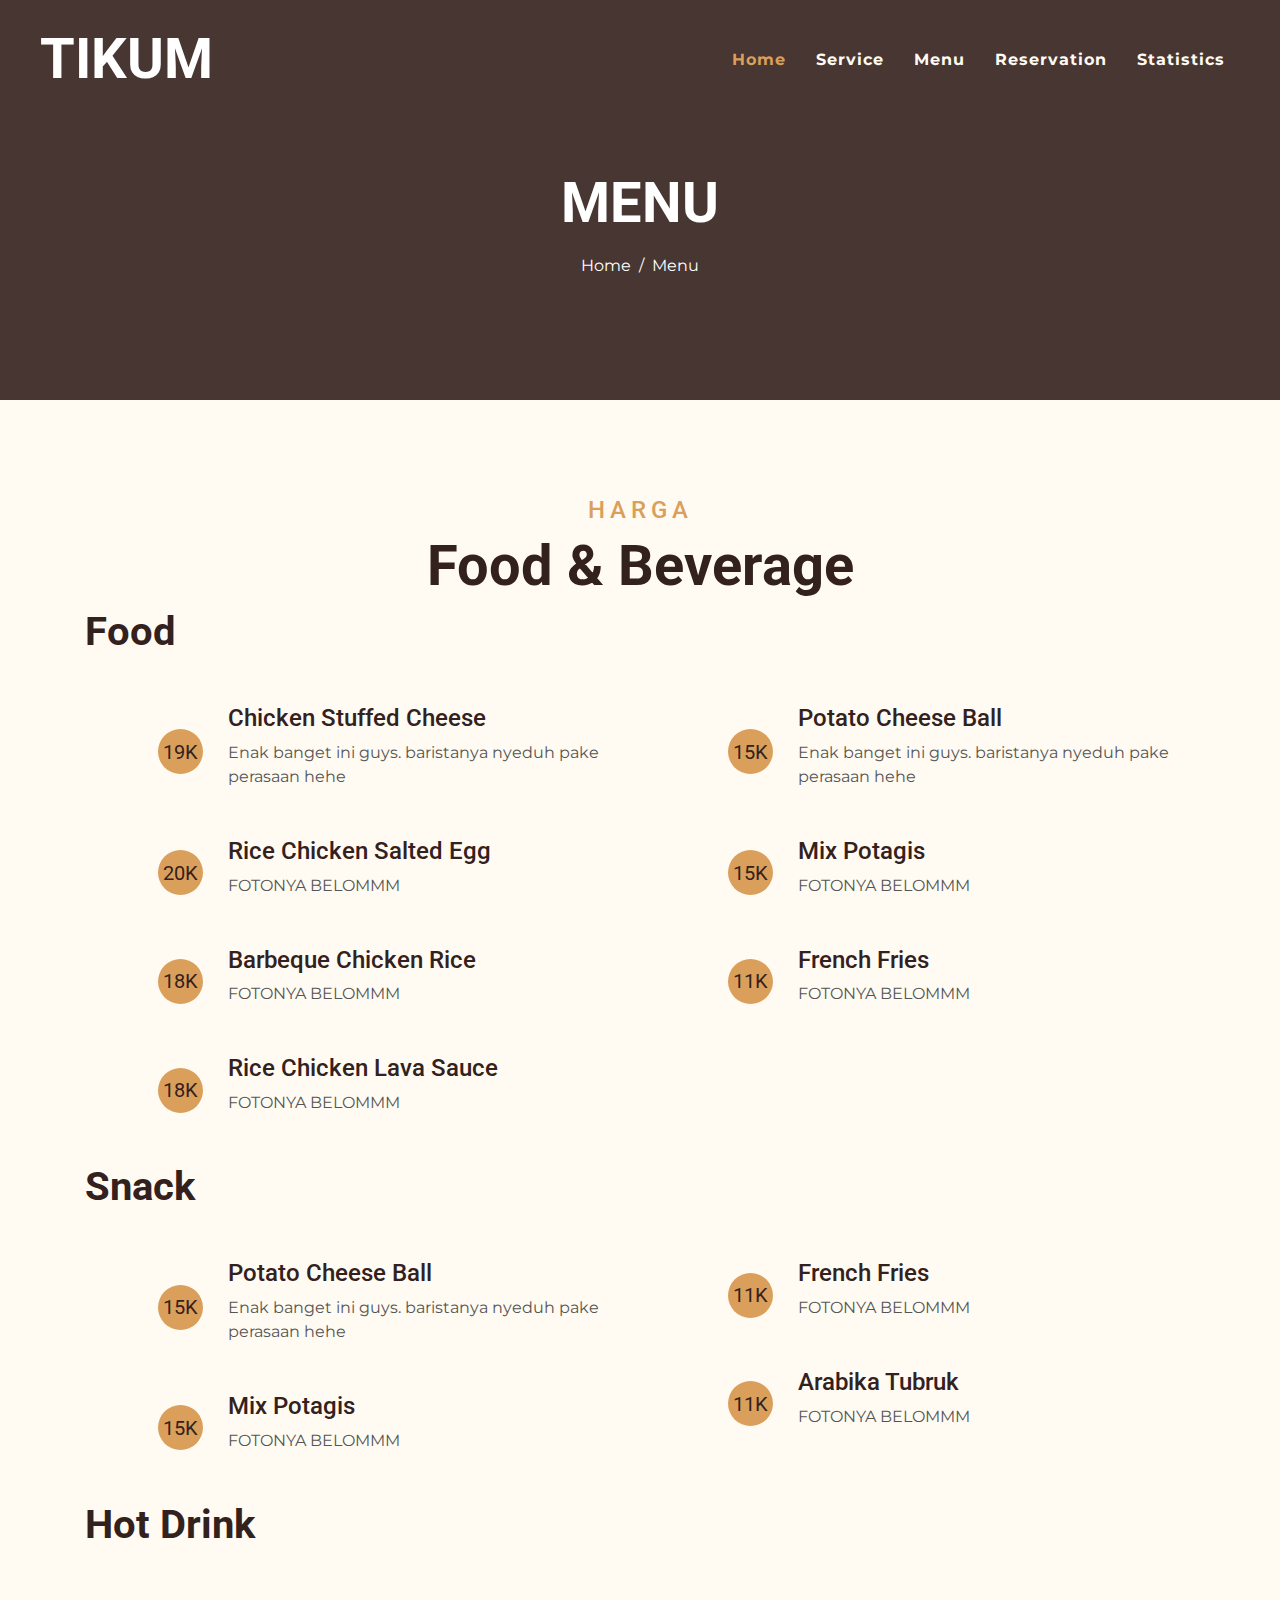
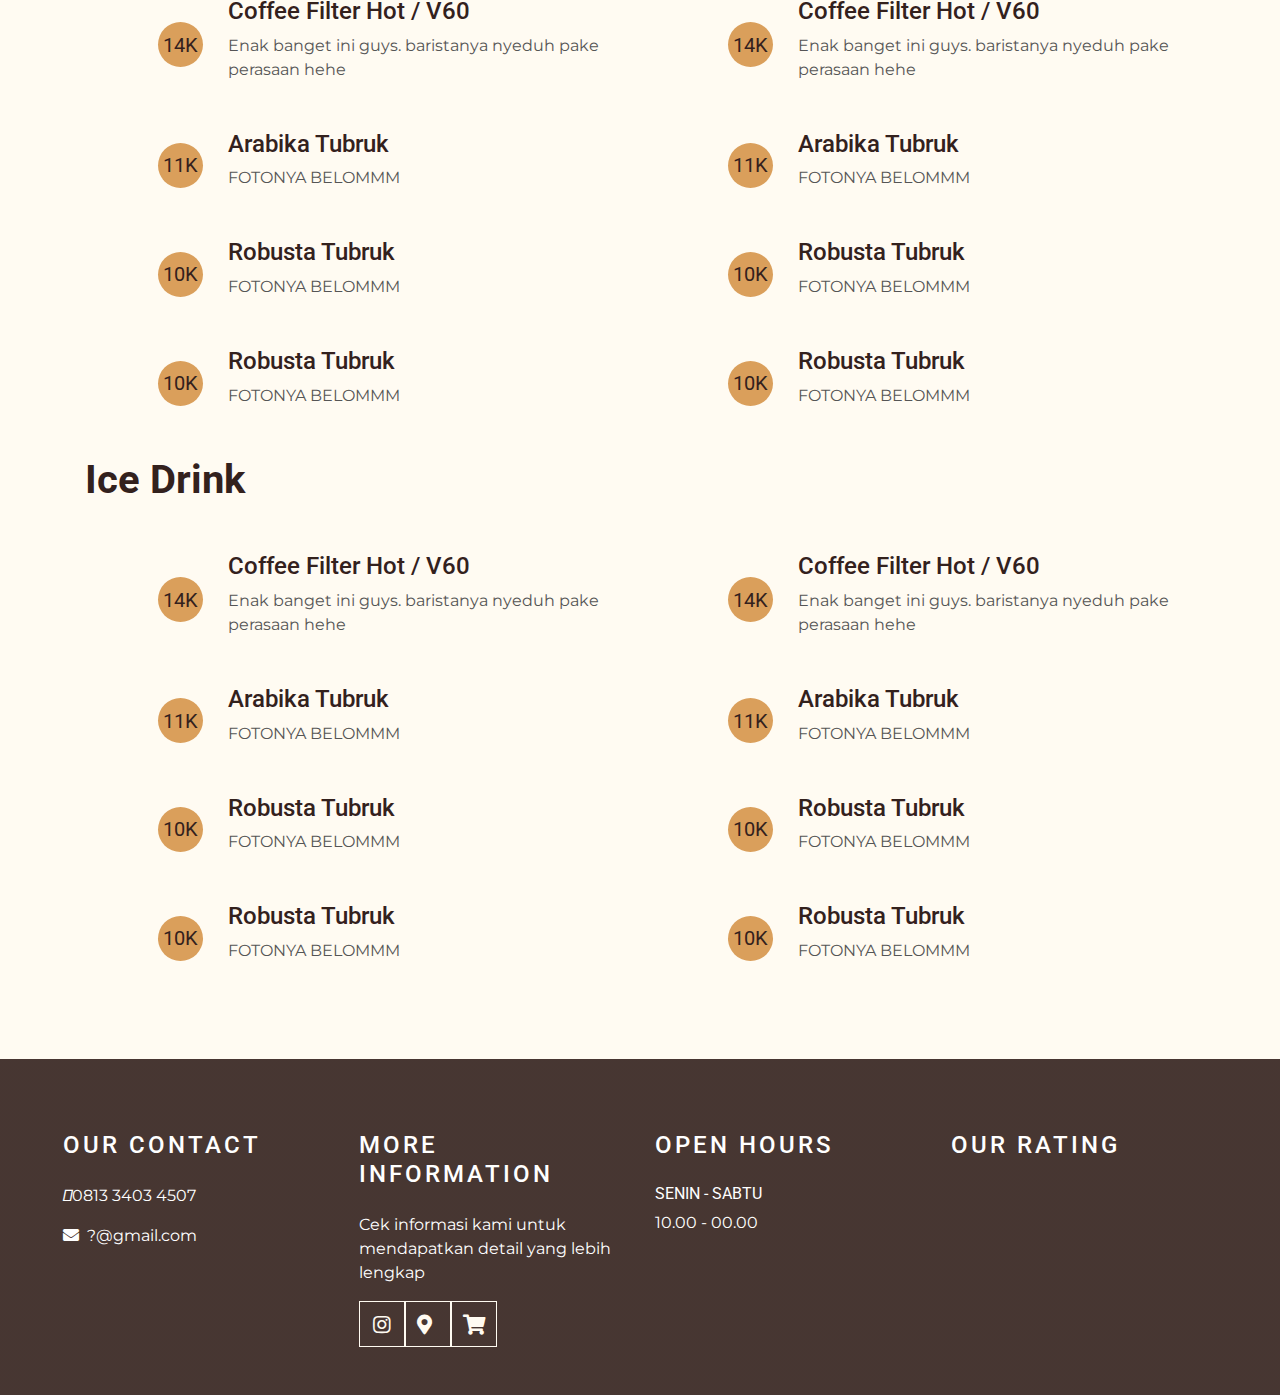
==== commit 1c20ea21: "Update menu.html" ====
--- a/menu.html
+++ b/menu.html
@@ -94,7 +94,7 @@
           </h4>
           <h1 class="display-4">Food & Beverage</h1>
         </div>
-        <h1 class="mb-5">Hot Drink</h1>
+        <h1 class="mb-5">Food</h1>
         <div class="row">
           <div class="col-lg-6">
             <div class="row align-items-center mb-5">
@@ -201,36 +201,23 @@
                 <p class="m-0">FOTONYA BELOMMM</p>
               </div>
             </div>
-            <div class="row align-items-center mb-5">
-              <div class="col-4 col-sm-3">
-                <img
-                  class="w-100 rounded-circle mb-3 mb-sm-0"
-                  src="img/menu-3.jpg"
-                  alt=""
-                />
-                <h5 class="menu-price">10K</h5>
-              </div>
-              <div class="col-8 col-sm-9">
-                <h4>Robusta Tubruk</h4>
-                <p class="m-0">FOTONYA BELOMMM</p>
-              </div>
-            </div>
+            
           </div>
         </div>
-        <h1 class="mb-5">Iced Drink</h1>
+        <h1 class="mb-5">Snack</h1>
         <div class="row">
             <div class="col-lg-6">
               <div class="row align-items-center mb-5">
                 <div class="col-4 col-sm-3">
                   <img
                     class="w-100 rounded-circle mb-3 mb-sm-0"
-                    src="img/ice coffee milk.jpg"
-                    alt=""
-                  />
-                  <h5 class="menu-price">17K</h5>
-                </div>
-                <div class="col-8 col-sm-9">
-                  <h4>Coffee Latte</h4>
+                    src="img/menu-1.jpg"
+                    alt=""
+                  />
+                  <h5 class="menu-price">15K</h5>
+                </div>
+                <div class="col-8 col-sm-9">
+                  <h4>Potato Cheese Ball</h4>
                   <p class="m-0">
                     Enak banget ini guys. baristanya nyeduh pake perasaan hehe
                   </p>
@@ -246,39 +233,46 @@
                   <h5 class="menu-price">15K</h5>
                 </div>
                 <div class="col-8 col-sm-9">
-                  <h4>Ice Coffee Milk</h4>
-                  <p class="m-0">FOTONYA BELOMMM</p>
-                </div>
-              </div>
-              <div class="row align-items-center mb-5">
-                <div class="col-4 col-sm-3">
-                  <img
-                    class="w-100 rounded-circle mb-3 mb-sm-0"
-                    src="img/menu-3.jpg"
-                    alt=""
-                  />
-                  <h5 class="menu-price">13K</h5>
-                </div>
-                <div class="col-8 col-sm-9">
-                  <h4>Americano Hot</h4>
-                  <p class="m-0">FOTONYA BELOMMM</p>
-                </div>
-              </div>
-              <div class="row align-items-center mb-5">
-                <div class="col-4 col-sm-3">
-                  <img
-                    class="w-100 rounded-circle mb-3 mb-sm-0"
-                    src="img/menu-3.jpg"
-                    alt=""
-                  />
-                  <h5 class="menu-price">14K</h5>
-                </div>
-                <div class="col-8 col-sm-9">
-                  <h4>Americano Ice</h4>
-                  <p class="m-0">FOTONYA BELOMMM</p>
-                </div>
-              </div>
-            </div>
+                  <h4>Mix Potagis</h4>
+                  <p class="m-0">FOTONYA BELOMMM</p>
+                </div>
+              </div>
+              
+            </div>
+            <div class="col-lg-6">
+              <div class="row align-items-center mb-5">
+                <div class="col-4 col-sm-3">
+                  <img
+                    class="w-100 rounded-circle mb-3 mb-sm-0"
+                    src="img/menu-3.jpg"
+                    alt=""
+                  />
+                  <h5 class="menu-price">11K</h5>
+                </div>
+                <div class="col-8 col-sm-9">
+                  <h4>French Fries</h4>
+                  <p class="m-0">FOTONYA BELOMMM</p>
+                </div>
+              </div>
+              <div class="row align-items-center mb-5">
+                <div class="col-4 col-sm-3">
+                  <img
+                    class="w-100 rounded-circle mb-3 mb-sm-0"
+                    src="img/menu-2.jpg"
+                    alt=""
+                  />
+                  <h5 class="menu-price">11K</h5>
+                </div>
+                <div class="col-8 col-sm-9">
+                  <h4>Arabika Tubruk</h4>
+                  <p class="m-0">FOTONYA BELOMMM</p>
+                </div>
+              </div>
+            </div>
+            
+        </div>
+        <h1 class="mb-5">Hot Drink</h1>
+        <div class="row">
             <div class="col-lg-6">
               <div class="row align-items-center mb-5">
                 <div class="col-4 col-sm-3">
@@ -339,10 +333,6 @@
                 </div>
               </div>
             </div>
-            
-        </div>
-        <h1 class="mb-5">Food</h1>
-        <div class="row">
             <div class="col-lg-6">
               <div class="row align-items-center mb-5">
                 <div class="col-4 col-sm-3">
@@ -403,6 +393,9 @@
                 </div>
               </div>
             </div>
+        </div>
+        <h1 class="mb-5">Ice Drink</h1>
+        <div class="row">
             <div class="col-lg-6">
               <div class="row align-items-center mb-5">
                 <div class="col-4 col-sm-3">
@@ -463,10 +456,6 @@
                 </div>
               </div>
             </div>
-            
-        </div>
-        <h1 class="mb-5">Snack</h1>
-        <div class="row">
             <div class="col-lg-6">
               <div class="row align-items-center mb-5">
                 <div class="col-4 col-sm-3">
@@ -527,67 +516,6 @@
                 </div>
               </div>
             </div>
-            <div class="col-lg-6">
-              <div class="row align-items-center mb-5">
-                <div class="col-4 col-sm-3">
-                  <img
-                    class="w-100 rounded-circle mb-3 mb-sm-0"
-                    src="img/menu-1.jpg"
-                    alt=""
-                  />
-                  <h5 class="menu-price">14K</h5>
-                </div>
-                <div class="col-8 col-sm-9">
-                  <h4>Coffee Filter Hot / V60</h4>
-                  <p class="m-0">
-                    Enak banget ini guys. baristanya nyeduh pake perasaan hehe
-                  </p>
-                </div>
-              </div>
-              <div class="row align-items-center mb-5">
-                <div class="col-4 col-sm-3">
-                  <img
-                    class="w-100 rounded-circle mb-3 mb-sm-0"
-                    src="img/menu-2.jpg"
-                    alt=""
-                  />
-                  <h5 class="menu-price">11K</h5>
-                </div>
-                <div class="col-8 col-sm-9">
-                  <h4>Arabika Tubruk</h4>
-                  <p class="m-0">FOTONYA BELOMMM</p>
-                </div>
-              </div>
-              <div class="row align-items-center mb-5">
-                <div class="col-4 col-sm-3">
-                  <img
-                    class="w-100 rounded-circle mb-3 mb-sm-0"
-                    src="img/menu-3.jpg"
-                    alt=""
-                  />
-                  <h5 class="menu-price">10K</h5>
-                </div>
-                <div class="col-8 col-sm-9">
-                  <h4>Robusta Tubruk</h4>
-                  <p class="m-0">FOTONYA BELOMMM</p>
-                </div>
-              </div>
-              <div class="row align-items-center mb-5">
-                <div class="col-4 col-sm-3">
-                  <img
-                    class="w-100 rounded-circle mb-3 mb-sm-0"
-                    src="img/menu-3.jpg"
-                    alt=""
-                  />
-                  <h5 class="menu-price">10K</h5>
-                </div>
-                <div class="col-8 col-sm-9">
-                  <h4>Robusta Tubruk</h4>
-                  <p class="m-0">FOTONYA BELOMMM</p>
-                </div>
-              </div>
-            </div>
-            
         </div>
     </div>
     </div>
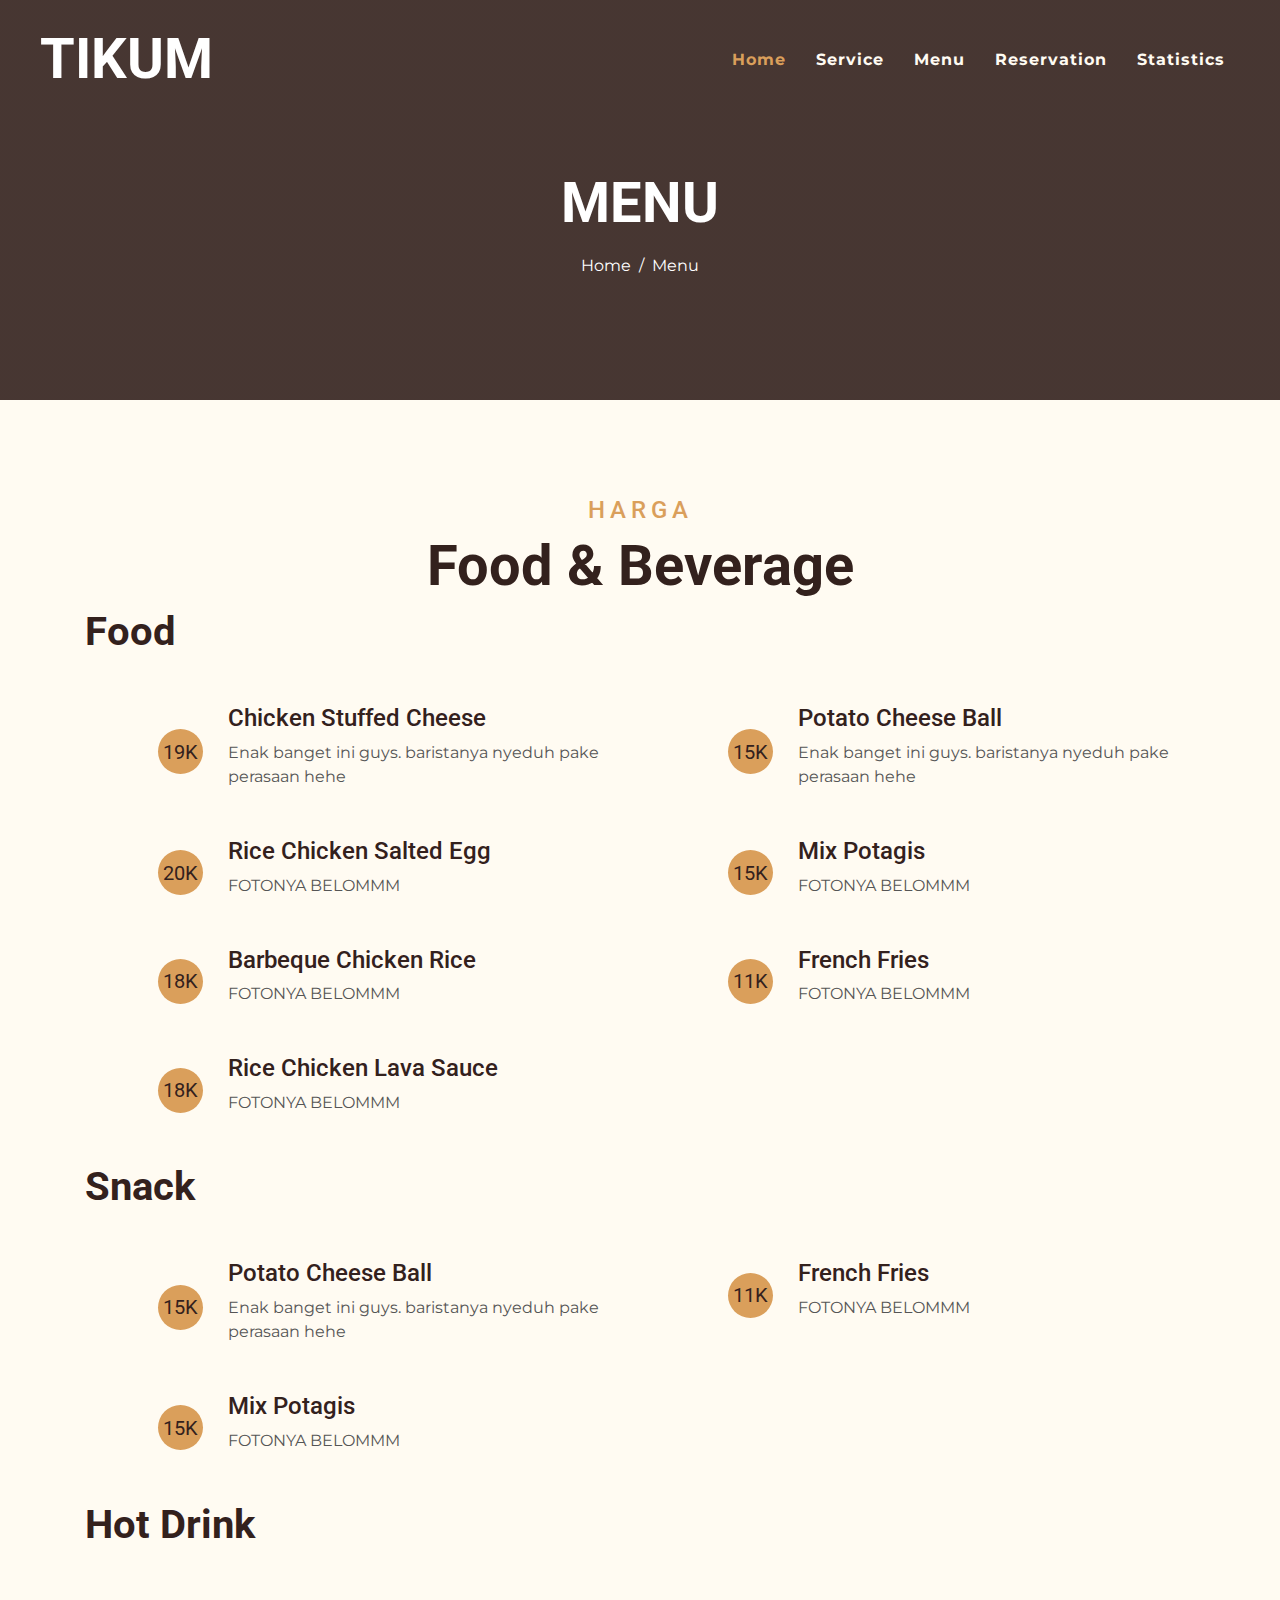
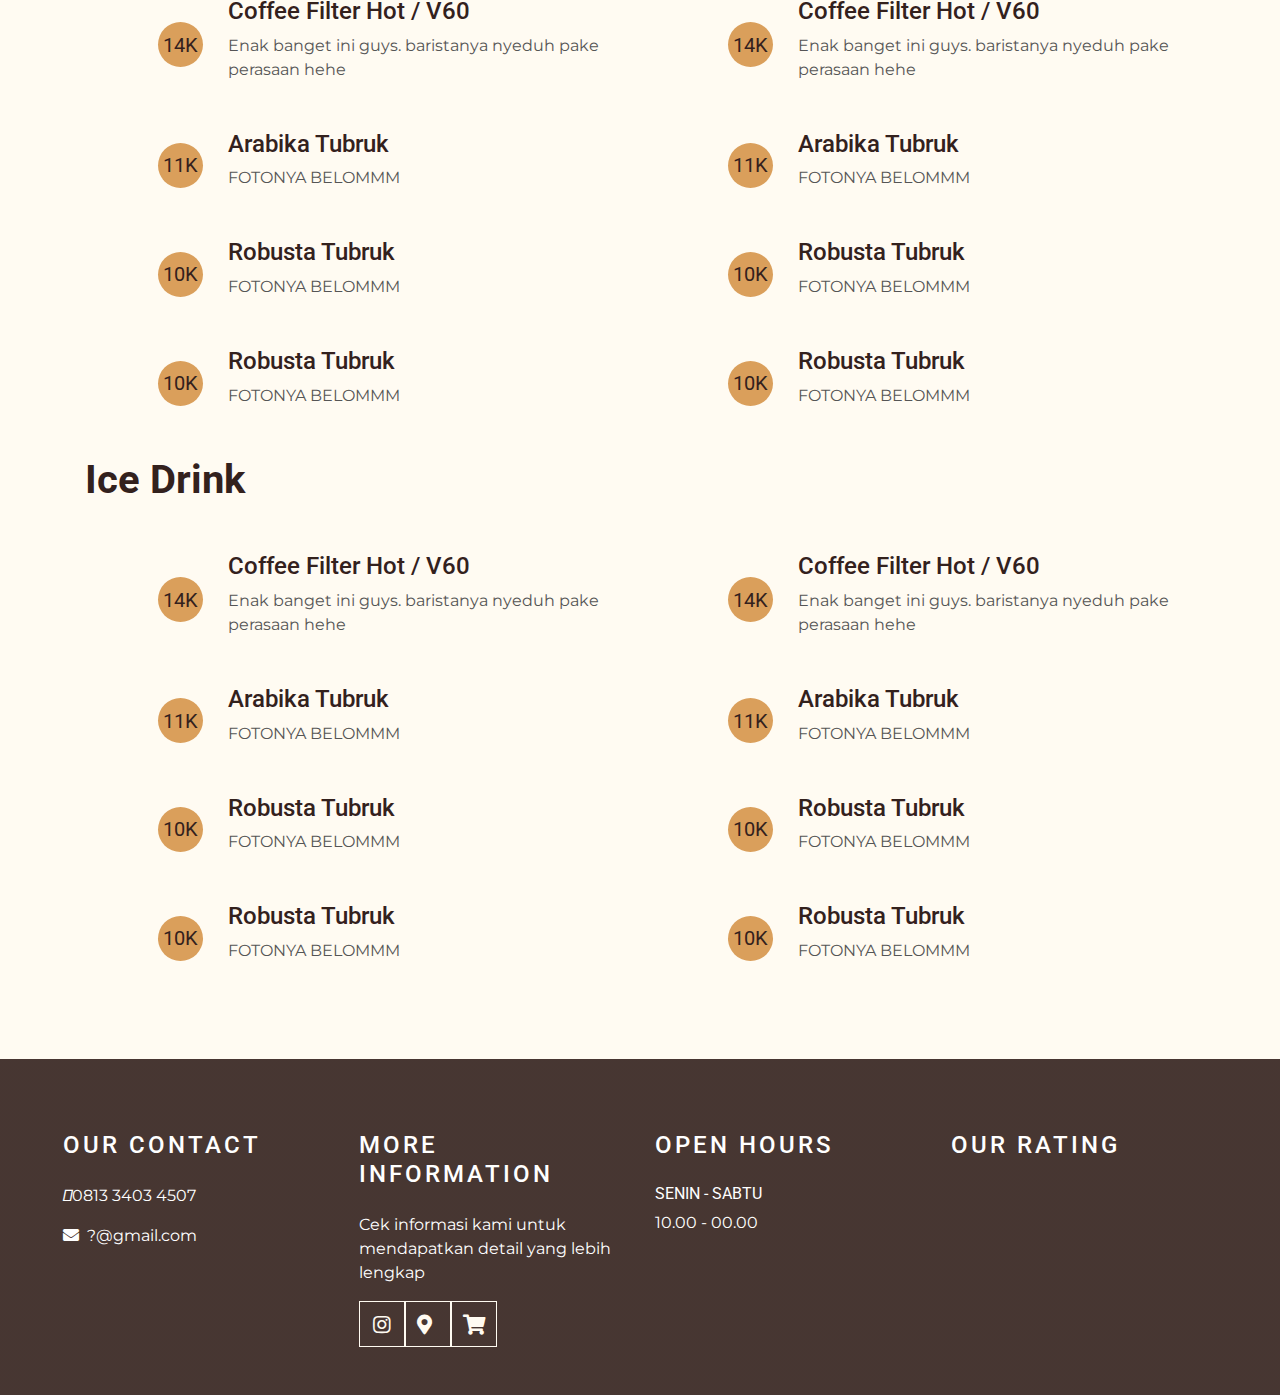
==== commit 0bf69d0d: "Update menu.html" ====
--- a/menu.html
+++ b/menu.html
@@ -237,7 +237,6 @@
                   <p class="m-0">FOTONYA BELOMMM</p>
                 </div>
               </div>
-              
             </div>
             <div class="col-lg-6">
               <div class="row align-items-center mb-5">
@@ -251,20 +250,6 @@
                 </div>
                 <div class="col-8 col-sm-9">
                   <h4>French Fries</h4>
-                  <p class="m-0">FOTONYA BELOMMM</p>
-                </div>
-              </div>
-              <div class="row align-items-center mb-5">
-                <div class="col-4 col-sm-3">
-                  <img
-                    class="w-100 rounded-circle mb-3 mb-sm-0"
-                    src="img/menu-2.jpg"
-                    alt=""
-                  />
-                  <h5 class="menu-price">11K</h5>
-                </div>
-                <div class="col-8 col-sm-9">
-                  <h4>Arabika Tubruk</h4>
                   <p class="m-0">FOTONYA BELOMMM</p>
                 </div>
               </div>
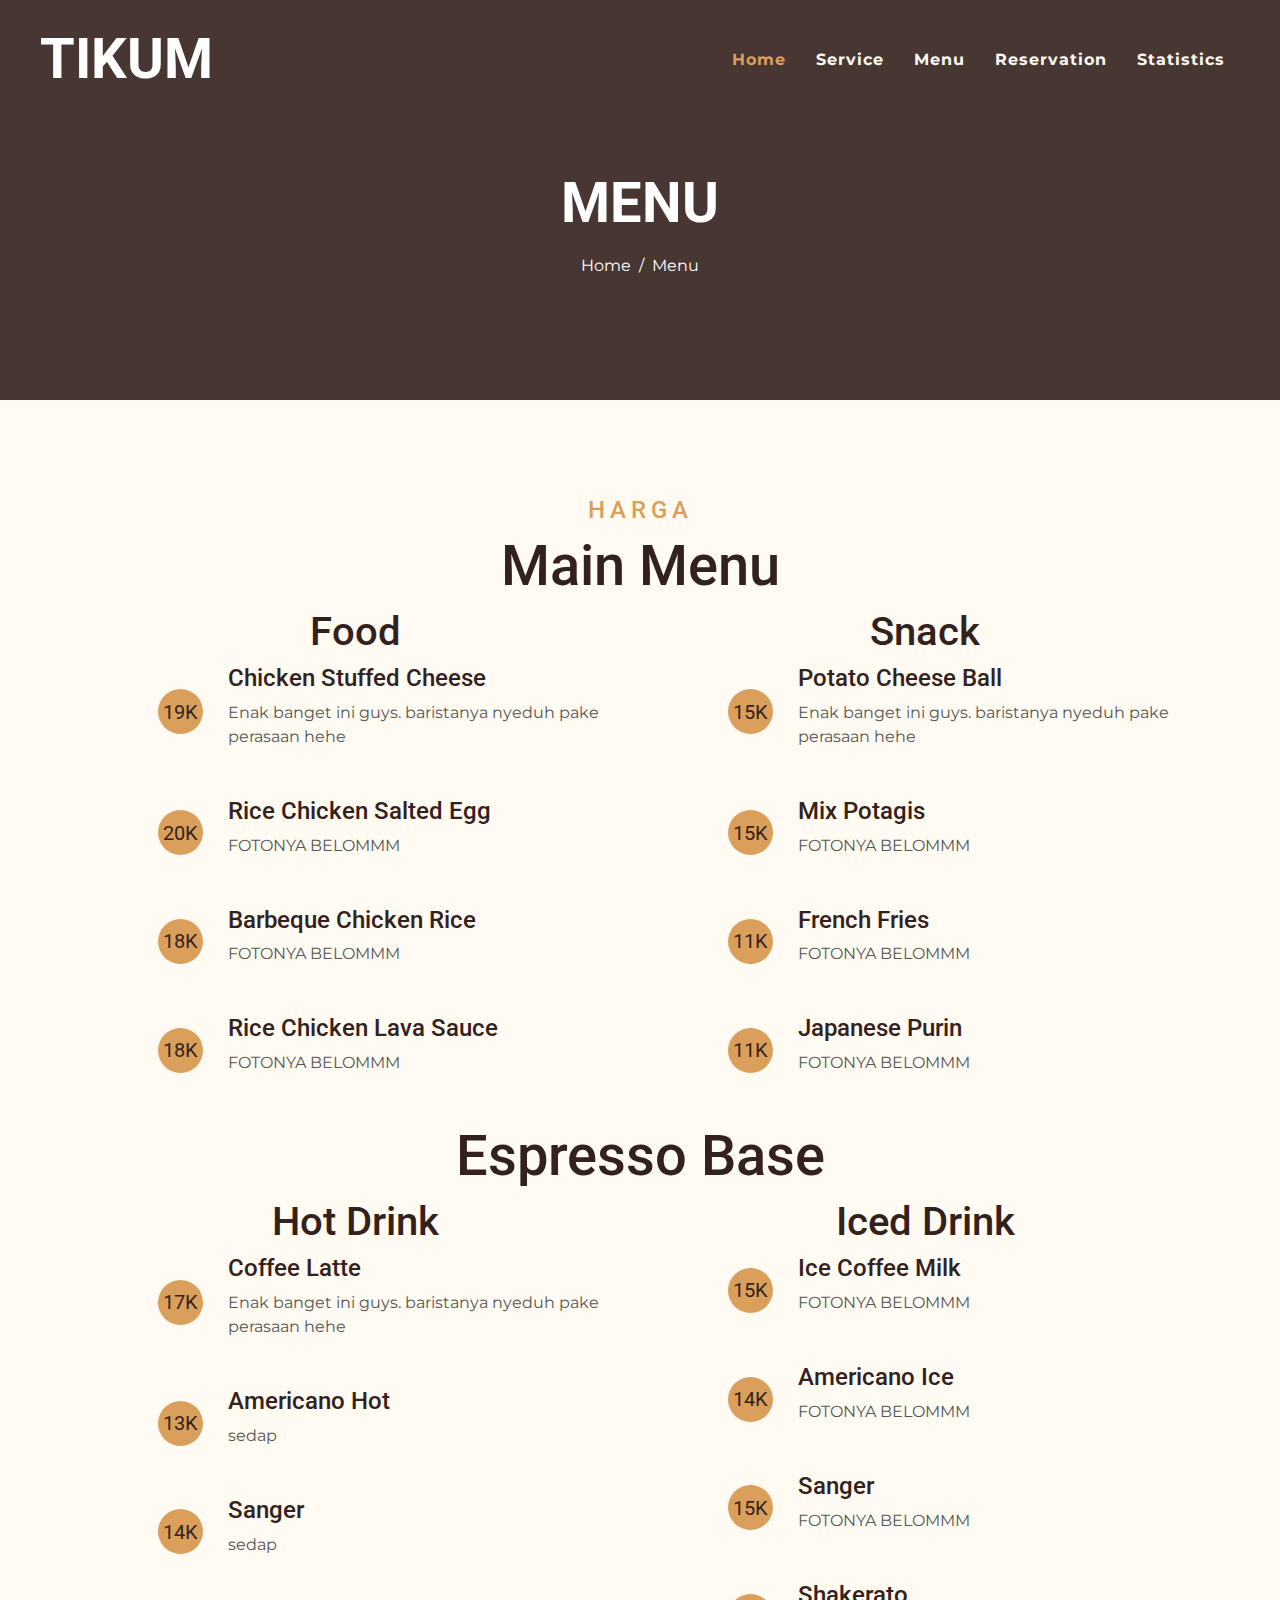
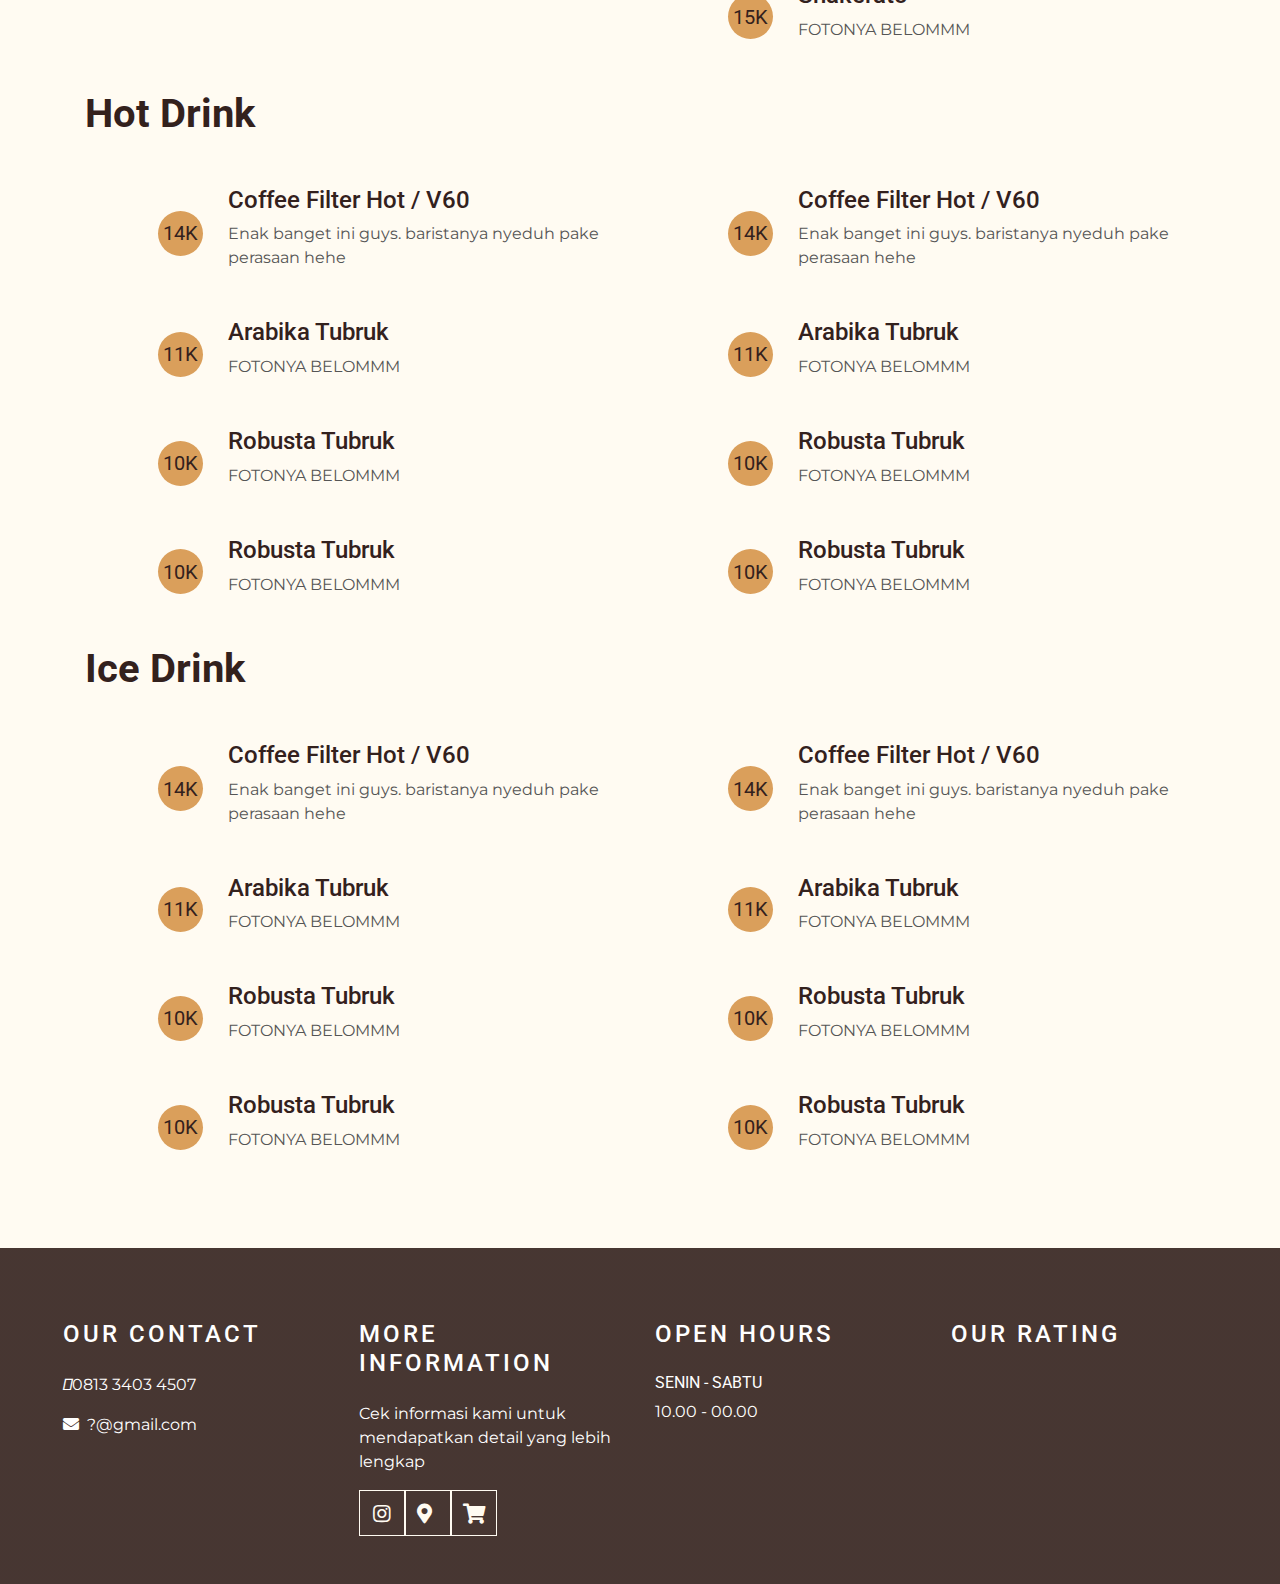
==== commit e82d27f3: "Update menu.html" ====
--- a/menu.html
+++ b/menu.html
@@ -92,11 +92,15 @@
           <h4 class="text-primary text-uppercase" style="letter-spacing: 5px">
             Harga
           </h4>
-          <h1 class="display-4">Food & Beverage</h1>
-        </div>
-        <h1 class="mb-5">Food</h1>
+        </div>
+        <div class="section-title">
+          <h3 class="display-4">Main Menu</h3>
+        </div>
         <div class="row">
           <div class="col-lg-6">
+            <div class="section-title">
+              <h3 class="display-5">Food</h3>
+            </div>
             <div class="row align-items-center mb-5">
               <div class="col-4 col-sm-3">
                 <img
@@ -157,6 +161,9 @@
             </div>
           </div>
           <div class="col-lg-6">
+            <div class="section-title">
+              <h3 class="display-5">Snack</h3>
+            </div>
             <div class="row align-items-center mb-5">
               <div class="col-4 col-sm-3">
                 <img
@@ -201,12 +208,30 @@
                 <p class="m-0">FOTONYA BELOMMM</p>
               </div>
             </div>
-            
+            <div class="row align-items-center mb-5">
+              <div class="col-4 col-sm-3">
+                <img
+                  class="w-100 rounded-circle mb-3 mb-sm-0"
+                  src="img/menu-3.jpg"
+                  alt=""
+                />
+                <h5 class="menu-price">11K</h5>
+              </div>
+              <div class="col-8 col-sm-9">
+                <h4>Japanese Purin</h4>
+                <p class="m-0">FOTONYA BELOMMM</p>
+              </div>
+            </div>
           </div>
         </div>
-        <h1 class="mb-5">Snack</h1>
+        <div class="section-title">
+          <h3 class="display-4">Espresso Base</h3>
+        </div>
         <div class="row">
             <div class="col-lg-6">
+              <div class="section-title">
+                <h3 class="display-5">Hot Drink</h3>
+              </div>
               <div class="row align-items-center mb-5">
                 <div class="col-4 col-sm-3">
                   <img
@@ -214,10 +239,10 @@
                     src="img/menu-1.jpg"
                     alt=""
                   />
-                  <h5 class="menu-price">15K</h5>
-                </div>
-                <div class="col-8 col-sm-9">
-                  <h4>Potato Cheese Ball</h4>
+                  <h5 class="menu-price">17K</h5>
+                </div>
+                <div class="col-8 col-sm-9">
+                  <h4>Coffee Latte</h4>
                   <p class="m-0">
                     Enak banget ini guys. baristanya nyeduh pake perasaan hehe
                   </p>
@@ -230,26 +255,85 @@
                     src="img/menu-2.jpg"
                     alt=""
                   />
+                  <h5 class="menu-price">13K</h5>
+                </div>
+                <div class="col-8 col-sm-9">
+                  <h4>Americano Hot</h4>
+                  <p class="m-0">sedap</p>
+                </div>
+              </div>
+              <div class="row align-items-center mb-5">
+                <div class="col-4 col-sm-3">
+                  <img
+                    class="w-100 rounded-circle mb-3 mb-sm-0"
+                    src="img/menu-2.jpg"
+                    alt=""
+                  />
+                  <h5 class="menu-price">14K</h5>
+                </div>
+                <div class="col-8 col-sm-9">
+                  <h4>Sanger</h4>
+                  <p class="m-0">sedap</p>
+                </div>
+              </div>
+            </div>
+            <div class="col-lg-6">
+              <div class="section-title">
+                <h3 class="display-5">Iced Drink</h3>
+              </div>
+              <div class="row align-items-center mb-5">
+                <div class="col-4 col-sm-3">
+                  <img
+                    class="w-100 rounded-circle mb-3 mb-sm-0"
+                    src="img/menu-3.jpg"
+                    alt=""
+                  />
                   <h5 class="menu-price">15K</h5>
                 </div>
                 <div class="col-8 col-sm-9">
-                  <h4>Mix Potagis</h4>
-                  <p class="m-0">FOTONYA BELOMMM</p>
-                </div>
-              </div>
-            </div>
-            <div class="col-lg-6">
-              <div class="row align-items-center mb-5">
-                <div class="col-4 col-sm-3">
-                  <img
-                    class="w-100 rounded-circle mb-3 mb-sm-0"
-                    src="img/menu-3.jpg"
-                    alt=""
-                  />
-                  <h5 class="menu-price">11K</h5>
-                </div>
-                <div class="col-8 col-sm-9">
-                  <h4>French Fries</h4>
+                  <h4>Ice Coffee Milk</h4>
+                  <p class="m-0">FOTONYA BELOMMM</p>
+                </div>
+              </div>
+              <div class="row align-items-center mb-5">
+                <div class="col-4 col-sm-3">
+                  <img
+                    class="w-100 rounded-circle mb-3 mb-sm-0"
+                    src="img/menu-3.jpg"
+                    alt=""
+                  />
+                  <h5 class="menu-price">14K</h5>
+                </div>
+                <div class="col-8 col-sm-9">
+                  <h4>Americano Ice</h4>
+                  <p class="m-0">FOTONYA BELOMMM</p>
+                </div>
+              </div>
+              <div class="row align-items-center mb-5">
+                <div class="col-4 col-sm-3">
+                  <img
+                    class="w-100 rounded-circle mb-3 mb-sm-0"
+                    src="img/menu-3.jpg"
+                    alt=""
+                  />
+                  <h5 class="menu-price">15K</h5>
+                </div>
+                <div class="col-8 col-sm-9">
+                  <h4>Sanger</h4>
+                  <p class="m-0">FOTONYA BELOMMM</p>
+                </div>
+              </div>
+              <div class="row align-items-center mb-5">
+                <div class="col-4 col-sm-3">
+                  <img
+                    class="w-100 rounded-circle mb-3 mb-sm-0"
+                    src="img/menu-3.jpg"
+                    alt=""
+                  />
+                  <h5 class="menu-price">15K</h5>
+                </div>
+                <div class="col-8 col-sm-9">
+                  <h4>Shakerato</h4>
                   <p class="m-0">FOTONYA BELOMMM</p>
                 </div>
               </div>
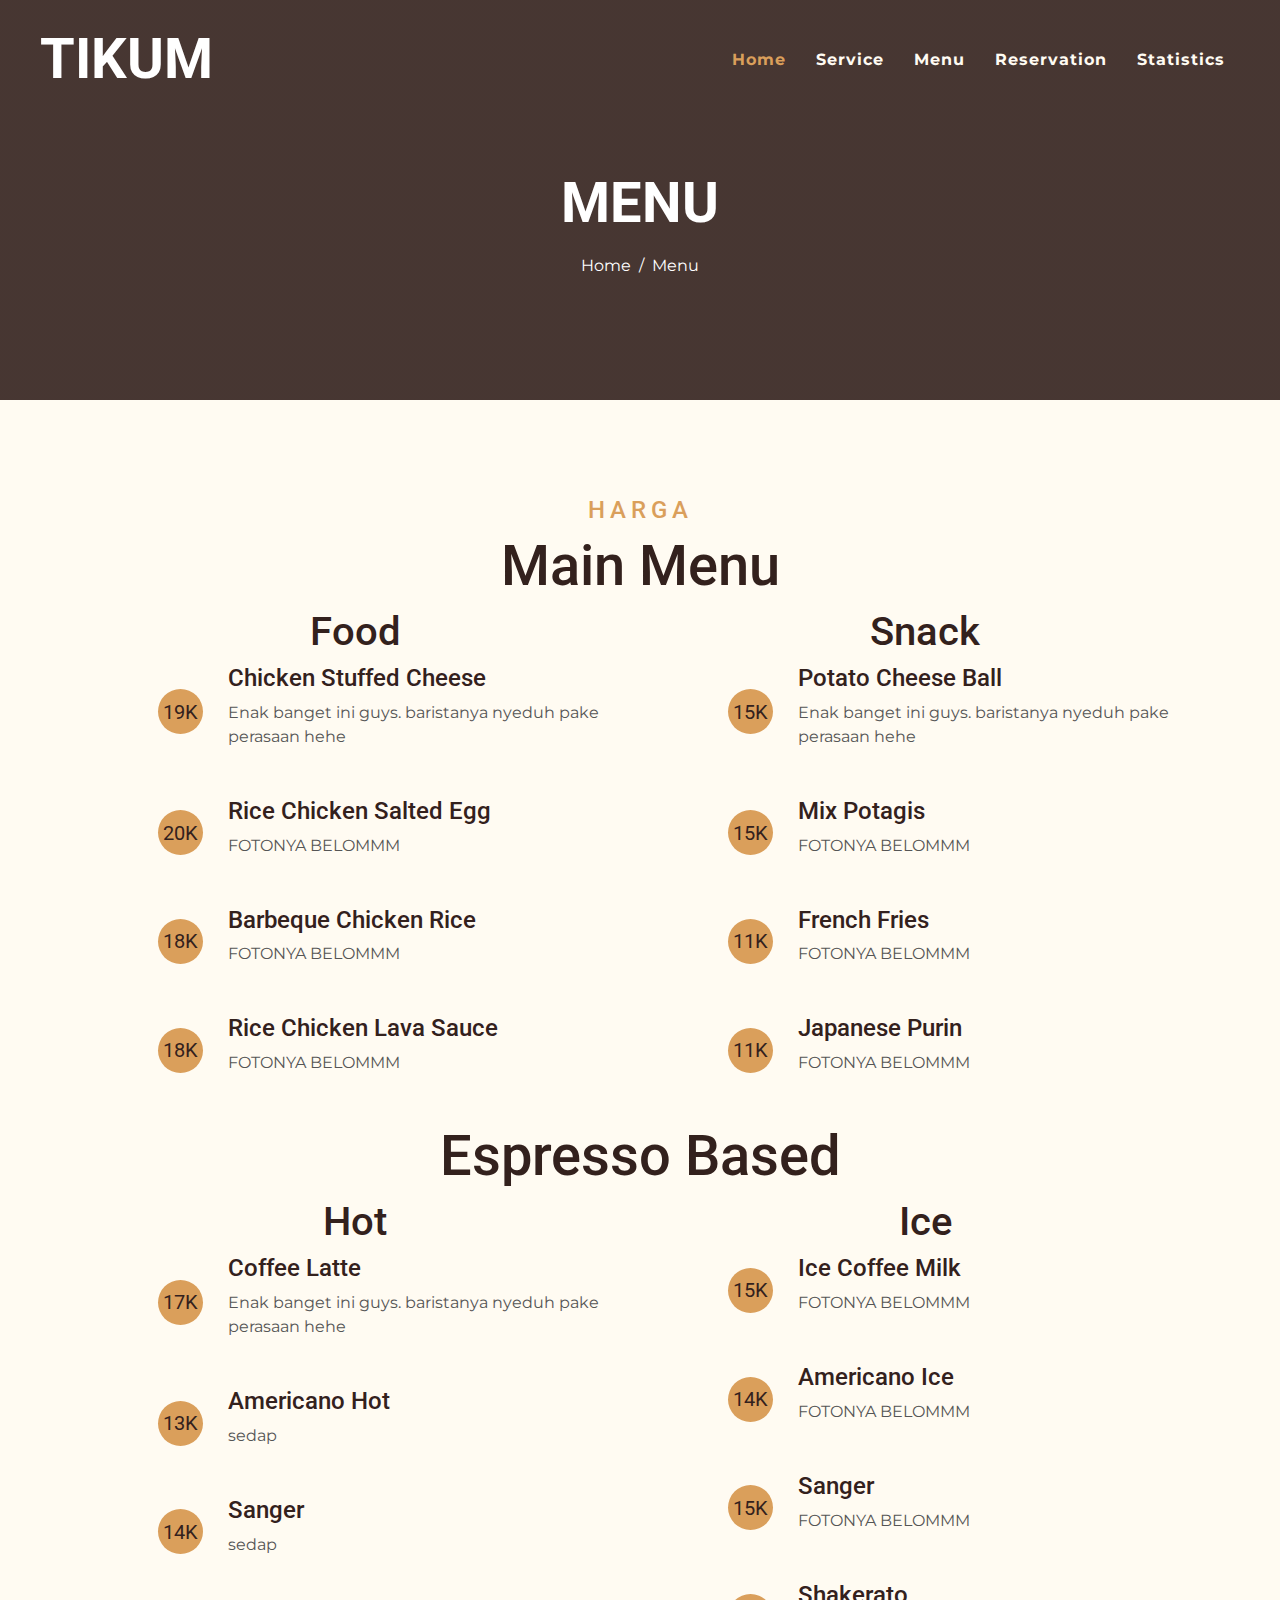
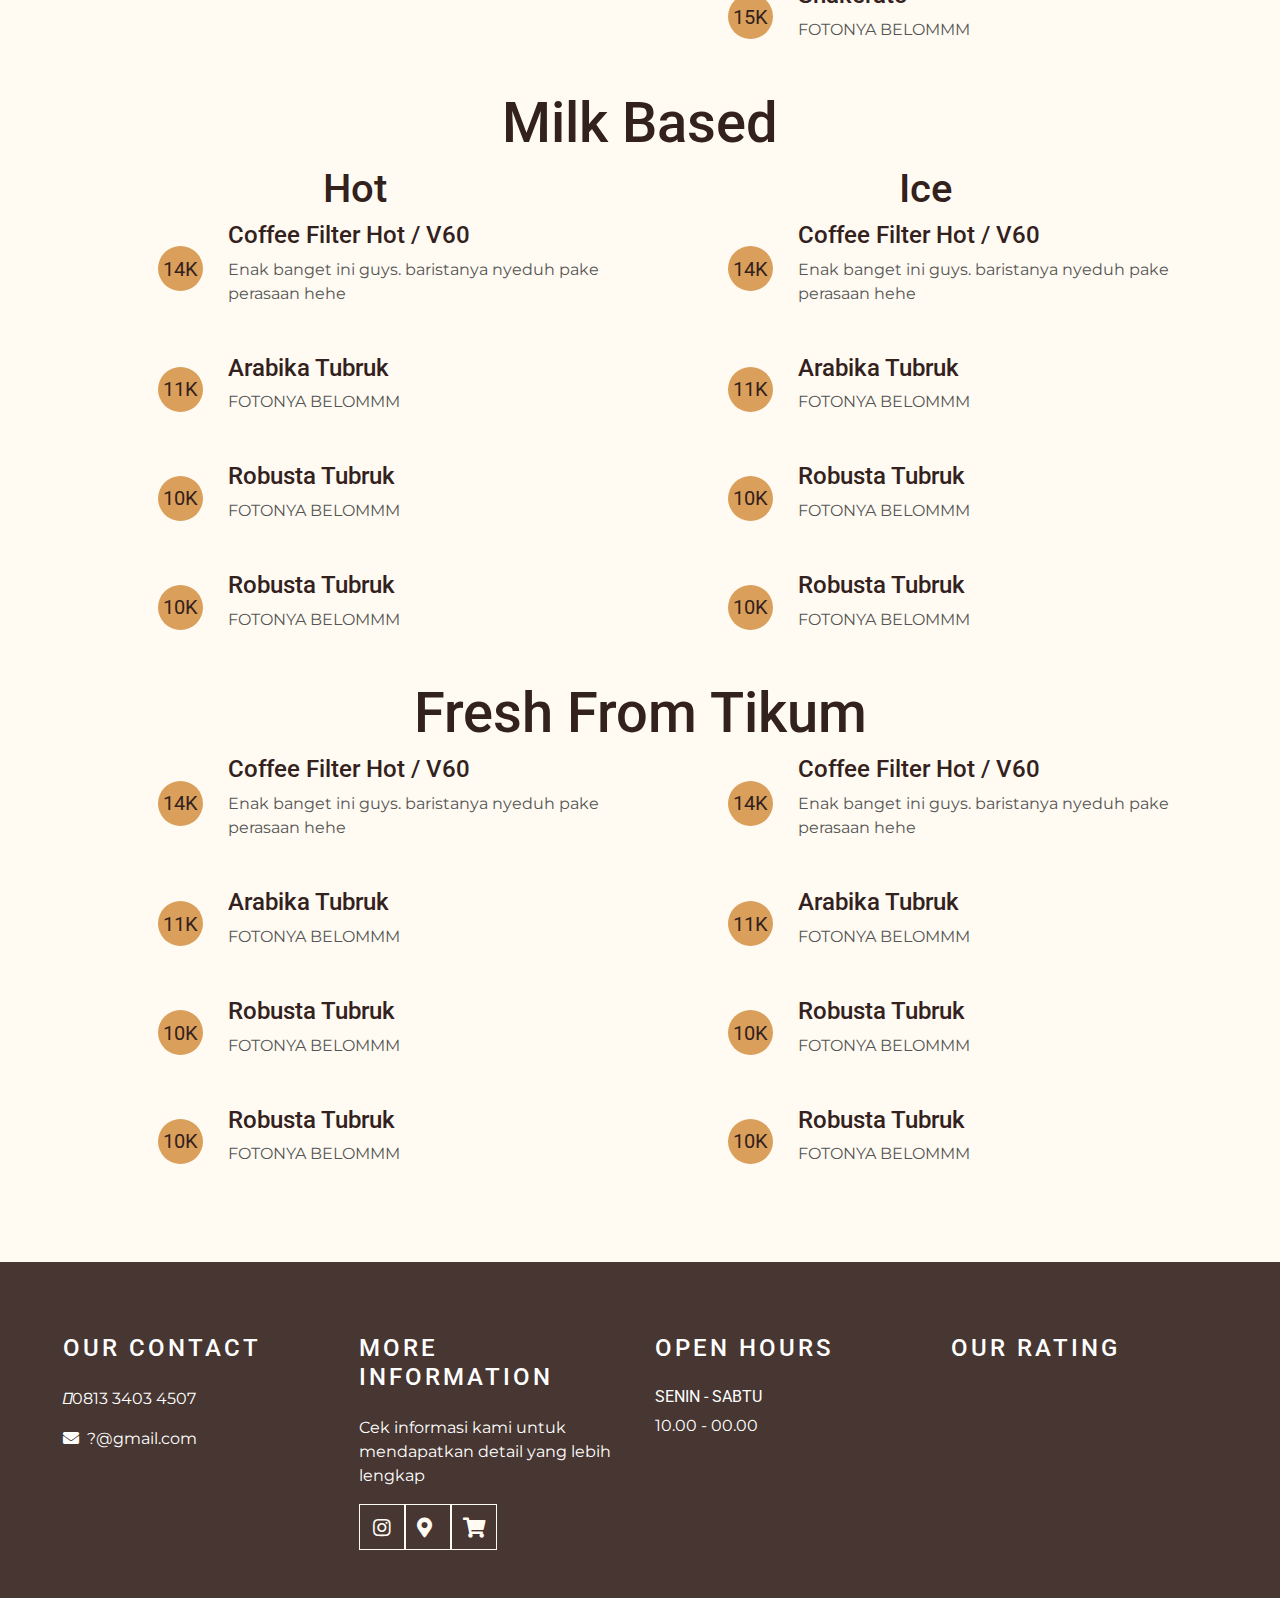
==== commit 2650c271: "Update menu.html" ====
--- a/menu.html
+++ b/menu.html
@@ -225,12 +225,12 @@
           </div>
         </div>
         <div class="section-title">
-          <h3 class="display-4">Espresso Base</h3>
+          <h3 class="display-4">Espresso Based</h3>
         </div>
         <div class="row">
             <div class="col-lg-6">
               <div class="section-title">
-                <h3 class="display-5">Hot Drink</h3>
+                <h3 class="display-5">Hot</h3>
               </div>
               <div class="row align-items-center mb-5">
                 <div class="col-4 col-sm-3">
@@ -279,7 +279,7 @@
             </div>
             <div class="col-lg-6">
               <div class="section-title">
-                <h3 class="display-5">Iced Drink</h3>
+                <h3 class="display-5">Ice</h3>
               </div>
               <div class="row align-items-center mb-5">
                 <div class="col-4 col-sm-3">
@@ -340,9 +340,14 @@
             </div>
             
         </div>
-        <h1 class="mb-5">Hot Drink</h1>
+        <div class="section-title">
+          <h3 class="display-4">Milk Based</h3>
+        </div>
         <div class="row">
             <div class="col-lg-6">
+              <div class="section-title">
+                <h3 class="display-5">Hot</h3>
+              </div>
               <div class="row align-items-center mb-5">
                 <div class="col-4 col-sm-3">
                   <img
@@ -403,6 +408,9 @@
               </div>
             </div>
             <div class="col-lg-6">
+              <div class="section-title">
+                <h3 class="display-5">Ice</h3>
+              </div>
               <div class="row align-items-center mb-5">
                 <div class="col-4 col-sm-3">
                   <img
@@ -463,7 +471,9 @@
               </div>
             </div>
         </div>
-        <h1 class="mb-5">Ice Drink</h1>
+        <div class="section-title">
+          <h3 class="display-4">Fresh From Tikum</h3>
+        </div>
         <div class="row">
             <div class="col-lg-6">
               <div class="row align-items-center mb-5">
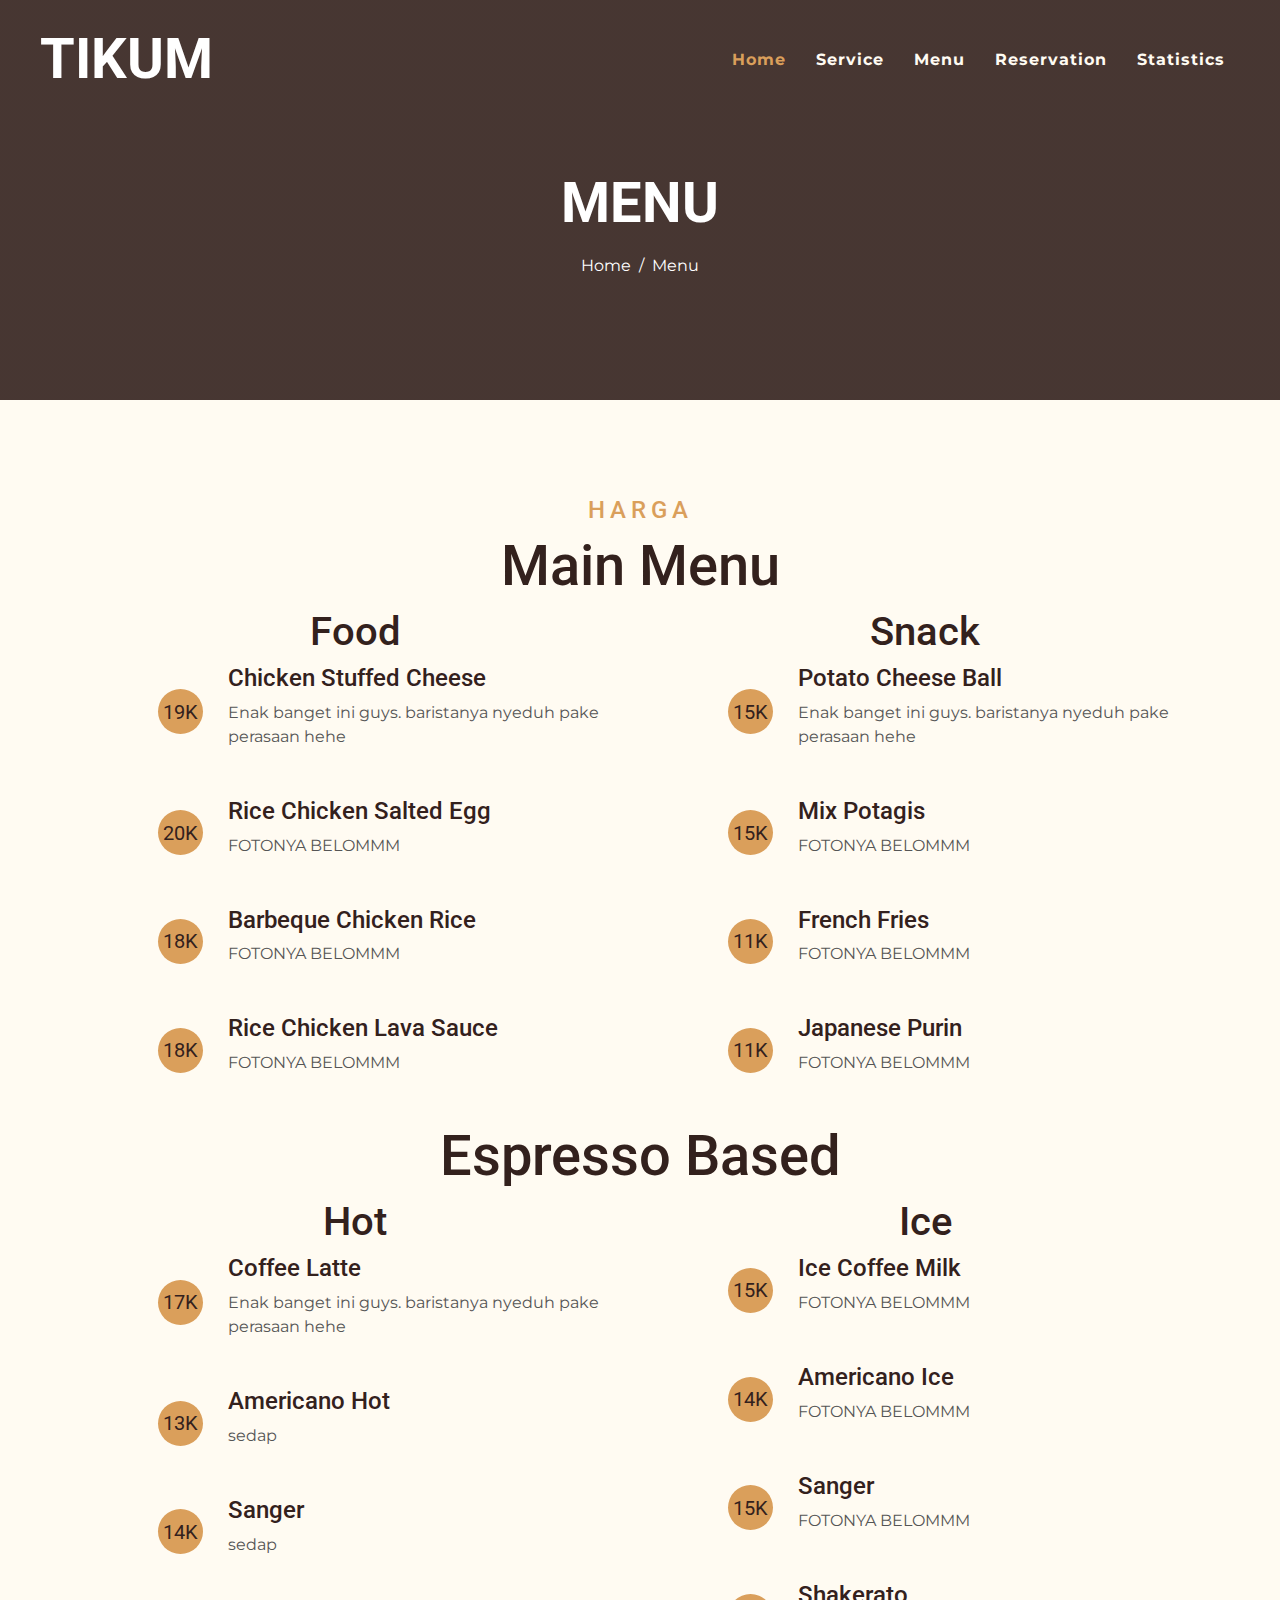
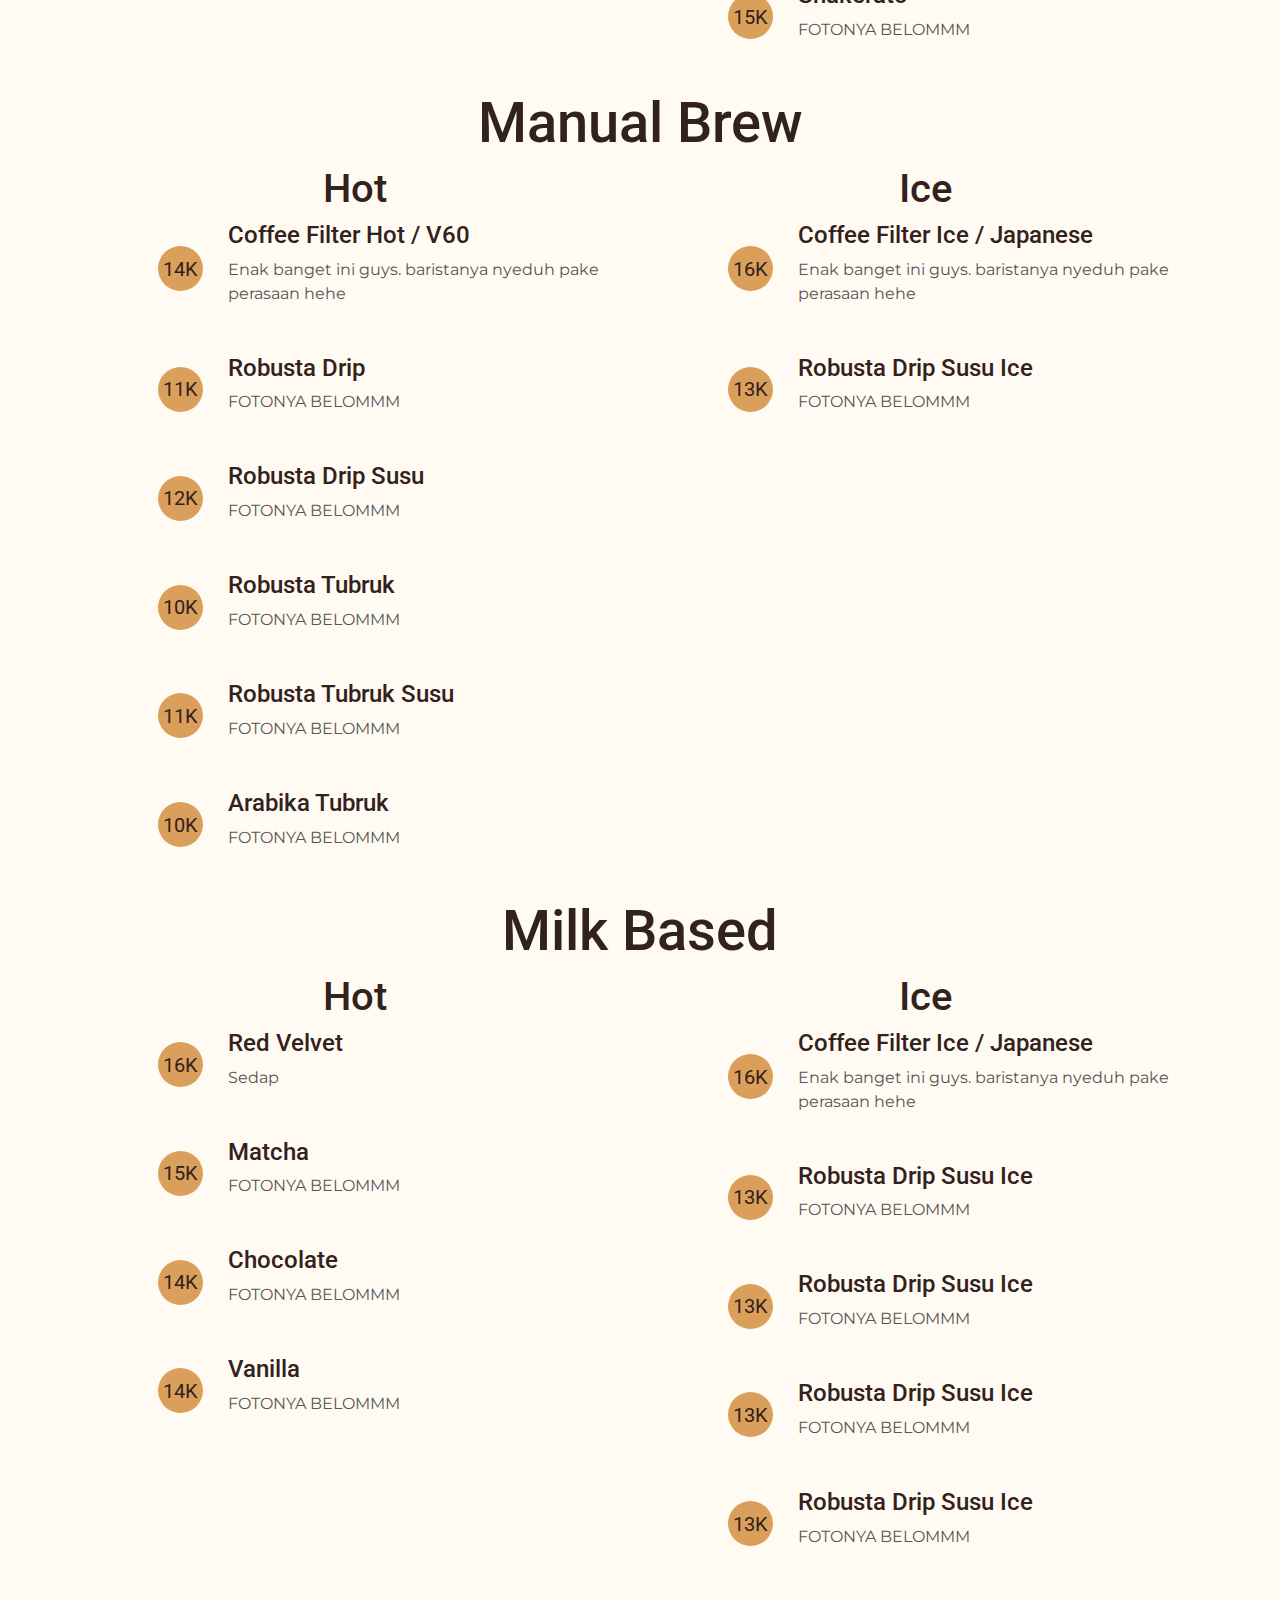
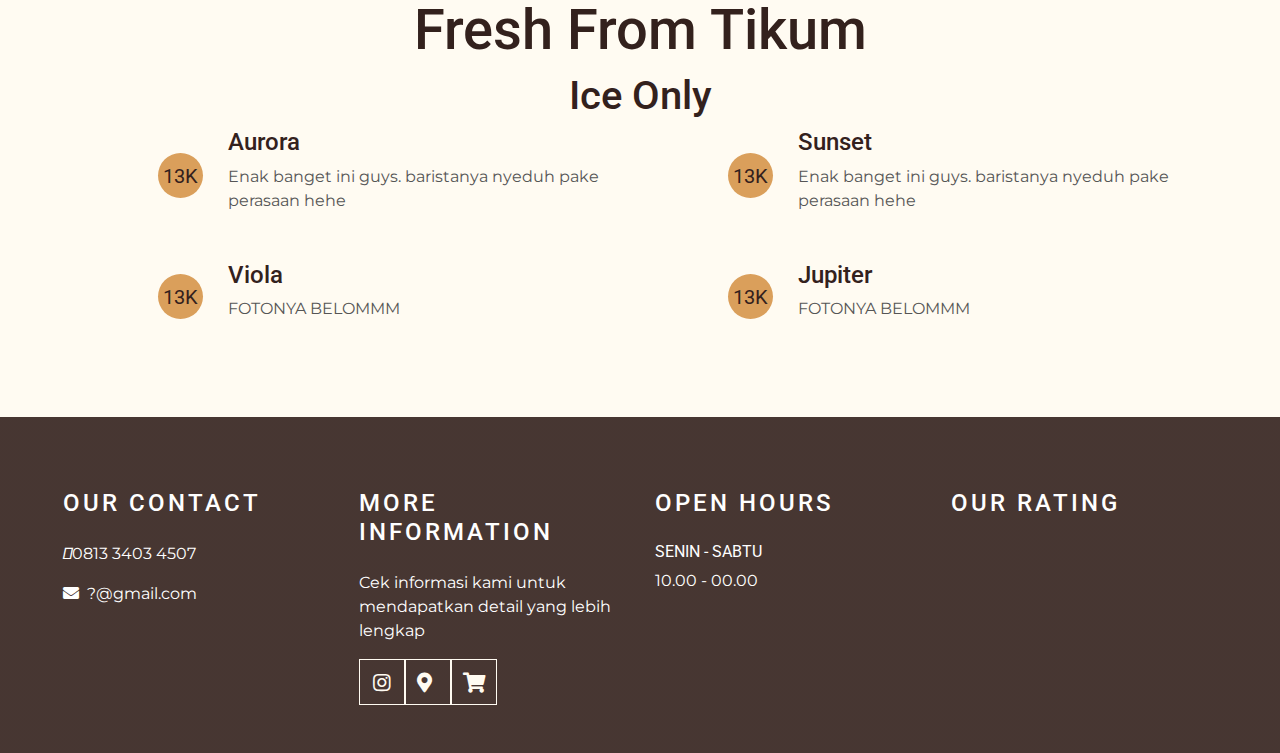
==== commit e3c0db21: "Update menu.html" ====
--- a/menu.html
+++ b/menu.html
@@ -341,7 +341,7 @@
             
         </div>
         <div class="section-title">
-          <h3 class="display-4">Milk Based</h3>
+          <h3 class="display-4">Manual Brew</h3>
         </div>
         <div class="row">
             <div class="col-lg-6">
@@ -374,35 +374,63 @@
                   <h5 class="menu-price">11K</h5>
                 </div>
                 <div class="col-8 col-sm-9">
+                  <h4>Robusta Drip</h4>
+                  <p class="m-0">FOTONYA BELOMMM</p>
+                </div>
+              </div>
+              <div class="row align-items-center mb-5">
+                <div class="col-4 col-sm-3">
+                  <img
+                    class="w-100 rounded-circle mb-3 mb-sm-0"
+                    src="img/menu-3.jpg"
+                    alt=""
+                  />
+                  <h5 class="menu-price">12K</h5>
+                </div>
+                <div class="col-8 col-sm-9">
+                  <h4>Robusta Drip Susu</h4>
+                  <p class="m-0">FOTONYA BELOMMM</p>
+                </div>
+              </div>
+              <div class="row align-items-center mb-5">
+                <div class="col-4 col-sm-3">
+                  <img
+                    class="w-100 rounded-circle mb-3 mb-sm-0"
+                    src="img/menu-3.jpg"
+                    alt=""
+                  />
+                  <h5 class="menu-price">10K</h5>
+                </div>
+                <div class="col-8 col-sm-9">
+                  <h4>Robusta Tubruk</h4>
+                  <p class="m-0">FOTONYA BELOMMM</p>
+                </div>
+              </div>
+              <div class="row align-items-center mb-5">
+                <div class="col-4 col-sm-3">
+                  <img
+                    class="w-100 rounded-circle mb-3 mb-sm-0"
+                    src="img/menu-3.jpg"
+                    alt=""
+                  />
+                  <h5 class="menu-price">11K</h5>
+                </div>
+                <div class="col-8 col-sm-9">
+                  <h4>Robusta Tubruk Susu</h4>
+                  <p class="m-0">FOTONYA BELOMMM</p>
+                </div>
+              </div>
+              <div class="row align-items-center mb-5">
+                <div class="col-4 col-sm-3">
+                  <img
+                    class="w-100 rounded-circle mb-3 mb-sm-0"
+                    src="img/menu-3.jpg"
+                    alt=""
+                  />
+                  <h5 class="menu-price">10K</h5>
+                </div>
+                <div class="col-8 col-sm-9">
                   <h4>Arabika Tubruk</h4>
-                  <p class="m-0">FOTONYA BELOMMM</p>
-                </div>
-              </div>
-              <div class="row align-items-center mb-5">
-                <div class="col-4 col-sm-3">
-                  <img
-                    class="w-100 rounded-circle mb-3 mb-sm-0"
-                    src="img/menu-3.jpg"
-                    alt=""
-                  />
-                  <h5 class="menu-price">10K</h5>
-                </div>
-                <div class="col-8 col-sm-9">
-                  <h4>Robusta Tubruk</h4>
-                  <p class="m-0">FOTONYA BELOMMM</p>
-                </div>
-              </div>
-              <div class="row align-items-center mb-5">
-                <div class="col-4 col-sm-3">
-                  <img
-                    class="w-100 rounded-circle mb-3 mb-sm-0"
-                    src="img/menu-3.jpg"
-                    alt=""
-                  />
-                  <h5 class="menu-price">10K</h5>
-                </div>
-                <div class="col-8 col-sm-9">
-                  <h4>Robusta Tubruk</h4>
                   <p class="m-0">FOTONYA BELOMMM</p>
                 </div>
               </div>
@@ -418,10 +446,10 @@
                     src="img/menu-1.jpg"
                     alt=""
                   />
-                  <h5 class="menu-price">14K</h5>
-                </div>
-                <div class="col-8 col-sm-9">
-                  <h4>Coffee Filter Hot / V60</h4>
+                  <h5 class="menu-price">16K</h5>
+                </div>
+                <div class="col-8 col-sm-9">
+                  <h4>Coffee Filter Ice / Japanese</h4>
                   <p class="m-0">
                     Enak banget ini guys. baristanya nyeduh pake perasaan hehe
                   </p>
@@ -434,48 +462,23 @@
                     src="img/menu-2.jpg"
                     alt=""
                   />
-                  <h5 class="menu-price">11K</h5>
-                </div>
-                <div class="col-8 col-sm-9">
-                  <h4>Arabika Tubruk</h4>
-                  <p class="m-0">FOTONYA BELOMMM</p>
-                </div>
-              </div>
-              <div class="row align-items-center mb-5">
-                <div class="col-4 col-sm-3">
-                  <img
-                    class="w-100 rounded-circle mb-3 mb-sm-0"
-                    src="img/menu-3.jpg"
-                    alt=""
-                  />
-                  <h5 class="menu-price">10K</h5>
-                </div>
-                <div class="col-8 col-sm-9">
-                  <h4>Robusta Tubruk</h4>
-                  <p class="m-0">FOTONYA BELOMMM</p>
-                </div>
-              </div>
-              <div class="row align-items-center mb-5">
-                <div class="col-4 col-sm-3">
-                  <img
-                    class="w-100 rounded-circle mb-3 mb-sm-0"
-                    src="img/menu-3.jpg"
-                    alt=""
-                  />
-                  <h5 class="menu-price">10K</h5>
-                </div>
-                <div class="col-8 col-sm-9">
-                  <h4>Robusta Tubruk</h4>
+                  <h5 class="menu-price">13K</h5>
+                </div>
+                <div class="col-8 col-sm-9">
+                  <h4>Robusta Drip Susu Ice</h4>
                   <p class="m-0">FOTONYA BELOMMM</p>
                 </div>
               </div>
             </div>
         </div>
         <div class="section-title">
-          <h3 class="display-4">Fresh From Tikum</h3>
+          <h3 class="display-4">Milk Based</h3>
         </div>
         <div class="row">
             <div class="col-lg-6">
+              <div class="section-title">
+                <h3 class="display-5">Hot</h3>
+              </div>
               <div class="row align-items-center mb-5">
                 <div class="col-4 col-sm-3">
                   <img
@@ -483,10 +486,73 @@
                     src="img/menu-1.jpg"
                     alt=""
                   />
+                  <h5 class="menu-price">16K</h5>
+                </div>
+                <div class="col-8 col-sm-9">
+                  <h4>Red Velvet</h4>
+                  <p class="m-0">
+                    Sedap 
+                  </p>
+                </div>
+              </div>
+              <div class="row align-items-center mb-5">
+                <div class="col-4 col-sm-3">
+                  <img
+                    class="w-100 rounded-circle mb-3 mb-sm-0"
+                    src="img/menu-2.jpg"
+                    alt=""
+                  />
+                  <h5 class="menu-price">15K</h5>
+                </div>
+                <div class="col-8 col-sm-9">
+                  <h4>Matcha</h4>
+                  <p class="m-0">FOTONYA BELOMMM</p>
+                </div>
+              </div>
+              <div class="row align-items-center mb-5">
+                <div class="col-4 col-sm-3">
+                  <img
+                    class="w-100 rounded-circle mb-3 mb-sm-0"
+                    src="img/menu-3.jpg"
+                    alt=""
+                  />
                   <h5 class="menu-price">14K</h5>
                 </div>
                 <div class="col-8 col-sm-9">
-                  <h4>Coffee Filter Hot / V60</h4>
+                  <h4>Chocolate</h4>
+                  <p class="m-0">FOTONYA BELOMMM</p>
+                </div>
+              </div>
+              <div class="row align-items-center mb-5">
+                <div class="col-4 col-sm-3">
+                  <img
+                    class="w-100 rounded-circle mb-3 mb-sm-0"
+                    src="img/menu-3.jpg"
+                    alt=""
+                  />
+                  <h5 class="menu-price">14K</h5>
+                </div>
+                <div class="col-8 col-sm-9">
+                  <h4>Vanilla</h4>
+                  <p class="m-0">FOTONYA BELOMMM</p>
+                </div>
+              </div>
+            </div>
+            <div class="col-lg-6">
+              <div class="section-title">
+                <h3 class="display-5">Ice</h3>
+              </div>
+              <div class="row align-items-center mb-5">
+                <div class="col-4 col-sm-3">
+                  <img
+                    class="w-100 rounded-circle mb-3 mb-sm-0"
+                    src="img/menu-1.jpg"
+                    alt=""
+                  />
+                  <h5 class="menu-price">16K</h5>
+                </div>
+                <div class="col-8 col-sm-9">
+                  <h4>Coffee Filter Ice / Japanese</h4>
                   <p class="m-0">
                     Enak banget ini guys. baristanya nyeduh pake perasaan hehe
                   </p>
@@ -499,42 +565,64 @@
                     src="img/menu-2.jpg"
                     alt=""
                   />
-                  <h5 class="menu-price">11K</h5>
-                </div>
-                <div class="col-8 col-sm-9">
-                  <h4>Arabika Tubruk</h4>
-                  <p class="m-0">FOTONYA BELOMMM</p>
-                </div>
-              </div>
-              <div class="row align-items-center mb-5">
-                <div class="col-4 col-sm-3">
-                  <img
-                    class="w-100 rounded-circle mb-3 mb-sm-0"
-                    src="img/menu-3.jpg"
-                    alt=""
-                  />
-                  <h5 class="menu-price">10K</h5>
-                </div>
-                <div class="col-8 col-sm-9">
-                  <h4>Robusta Tubruk</h4>
-                  <p class="m-0">FOTONYA BELOMMM</p>
-                </div>
-              </div>
-              <div class="row align-items-center mb-5">
-                <div class="col-4 col-sm-3">
-                  <img
-                    class="w-100 rounded-circle mb-3 mb-sm-0"
-                    src="img/menu-3.jpg"
-                    alt=""
-                  />
-                  <h5 class="menu-price">10K</h5>
-                </div>
-                <div class="col-8 col-sm-9">
-                  <h4>Robusta Tubruk</h4>
-                  <p class="m-0">FOTONYA BELOMMM</p>
-                </div>
-              </div>
-            </div>
+                  <h5 class="menu-price">13K</h5>
+                </div>
+                <div class="col-8 col-sm-9">
+                  <h4>Robusta Drip Susu Ice</h4>
+                  <p class="m-0">FOTONYA BELOMMM</p>
+                </div>
+              </div>
+              <div class="row align-items-center mb-5">
+                <div class="col-4 col-sm-3">
+                  <img
+                    class="w-100 rounded-circle mb-3 mb-sm-0"
+                    src="img/menu-2.jpg"
+                    alt=""
+                  />
+                  <h5 class="menu-price">13K</h5>
+                </div>
+                <div class="col-8 col-sm-9">
+                  <h4>Robusta Drip Susu Ice</h4>
+                  <p class="m-0">FOTONYA BELOMMM</p>
+                </div>
+              </div>
+              <div class="row align-items-center mb-5">
+                <div class="col-4 col-sm-3">
+                  <img
+                    class="w-100 rounded-circle mb-3 mb-sm-0"
+                    src="img/menu-2.jpg"
+                    alt=""
+                  />
+                  <h5 class="menu-price">13K</h5>
+                </div>
+                <div class="col-8 col-sm-9">
+                  <h4>Robusta Drip Susu Ice</h4>
+                  <p class="m-0">FOTONYA BELOMMM</p>
+                </div>
+              </div>
+              <div class="row align-items-center mb-5">
+                <div class="col-4 col-sm-3">
+                  <img
+                    class="w-100 rounded-circle mb-3 mb-sm-0"
+                    src="img/menu-2.jpg"
+                    alt=""
+                  />
+                  <h5 class="menu-price">13K</h5>
+                </div>
+                <div class="col-8 col-sm-9">
+                  <h4>Robusta Drip Susu Ice</h4>
+                  <p class="m-0">FOTONYA BELOMMM</p>
+                </div>
+              </div>
+            </div>
+        </div>
+        <div class="section-title">
+          <h3 class="display-4">Fresh From Tikum</h3>
+        </div>
+        <div class="section-title">
+          <h3 class="display-5">Ice Only</h3>
+        </div>
+        <div class="row">
             <div class="col-lg-6">
               <div class="row align-items-center mb-5">
                 <div class="col-4 col-sm-3">
@@ -543,10 +631,10 @@
                     src="img/menu-1.jpg"
                     alt=""
                   />
-                  <h5 class="menu-price">14K</h5>
-                </div>
-                <div class="col-8 col-sm-9">
-                  <h4>Coffee Filter Hot / V60</h4>
+                  <h5 class="menu-price">13K</h5>
+                </div>
+                <div class="col-8 col-sm-9">
+                  <h4>Aurora</h4>
                   <p class="m-0">
                     Enak banget ini guys. baristanya nyeduh pake perasaan hehe
                   </p>
@@ -559,38 +647,42 @@
                     src="img/menu-2.jpg"
                     alt=""
                   />
-                  <h5 class="menu-price">11K</h5>
-                </div>
-                <div class="col-8 col-sm-9">
-                  <h4>Arabika Tubruk</h4>
-                  <p class="m-0">FOTONYA BELOMMM</p>
-                </div>
-              </div>
-              <div class="row align-items-center mb-5">
-                <div class="col-4 col-sm-3">
-                  <img
-                    class="w-100 rounded-circle mb-3 mb-sm-0"
-                    src="img/menu-3.jpg"
-                    alt=""
-                  />
-                  <h5 class="menu-price">10K</h5>
-                </div>
-                <div class="col-8 col-sm-9">
-                  <h4>Robusta Tubruk</h4>
-                  <p class="m-0">FOTONYA BELOMMM</p>
-                </div>
-              </div>
-              <div class="row align-items-center mb-5">
-                <div class="col-4 col-sm-3">
-                  <img
-                    class="w-100 rounded-circle mb-3 mb-sm-0"
-                    src="img/menu-3.jpg"
-                    alt=""
-                  />
-                  <h5 class="menu-price">10K</h5>
-                </div>
-                <div class="col-8 col-sm-9">
-                  <h4>Robusta Tubruk</h4>
+                  <h5 class="menu-price">13K</h5>
+                </div>
+                <div class="col-8 col-sm-9">
+                  <h4>Viola</h4>
+                  <p class="m-0">FOTONYA BELOMMM</p>
+                </div>
+              </div>
+            </div>
+            <div class="col-lg-6">
+              <div class="row align-items-center mb-5">
+                <div class="col-4 col-sm-3">
+                  <img
+                    class="w-100 rounded-circle mb-3 mb-sm-0"
+                    src="img/menu-1.jpg"
+                    alt=""
+                  />
+                  <h5 class="menu-price">13K</h5>
+                </div>
+                <div class="col-8 col-sm-9">
+                  <h4>Sunset</h4>
+                  <p class="m-0">
+                    Enak banget ini guys. baristanya nyeduh pake perasaan hehe
+                  </p>
+                </div>
+              </div>
+              <div class="row align-items-center mb-5">
+                <div class="col-4 col-sm-3">
+                  <img
+                    class="w-100 rounded-circle mb-3 mb-sm-0"
+                    src="img/menu-2.jpg"
+                    alt=""
+                  />
+                  <h5 class="menu-price">13K</h5>
+                </div>
+                <div class="col-8 col-sm-9">
+                  <h4>Jupiter</h4>
                   <p class="m-0">FOTONYA BELOMMM</p>
                 </div>
               </div>
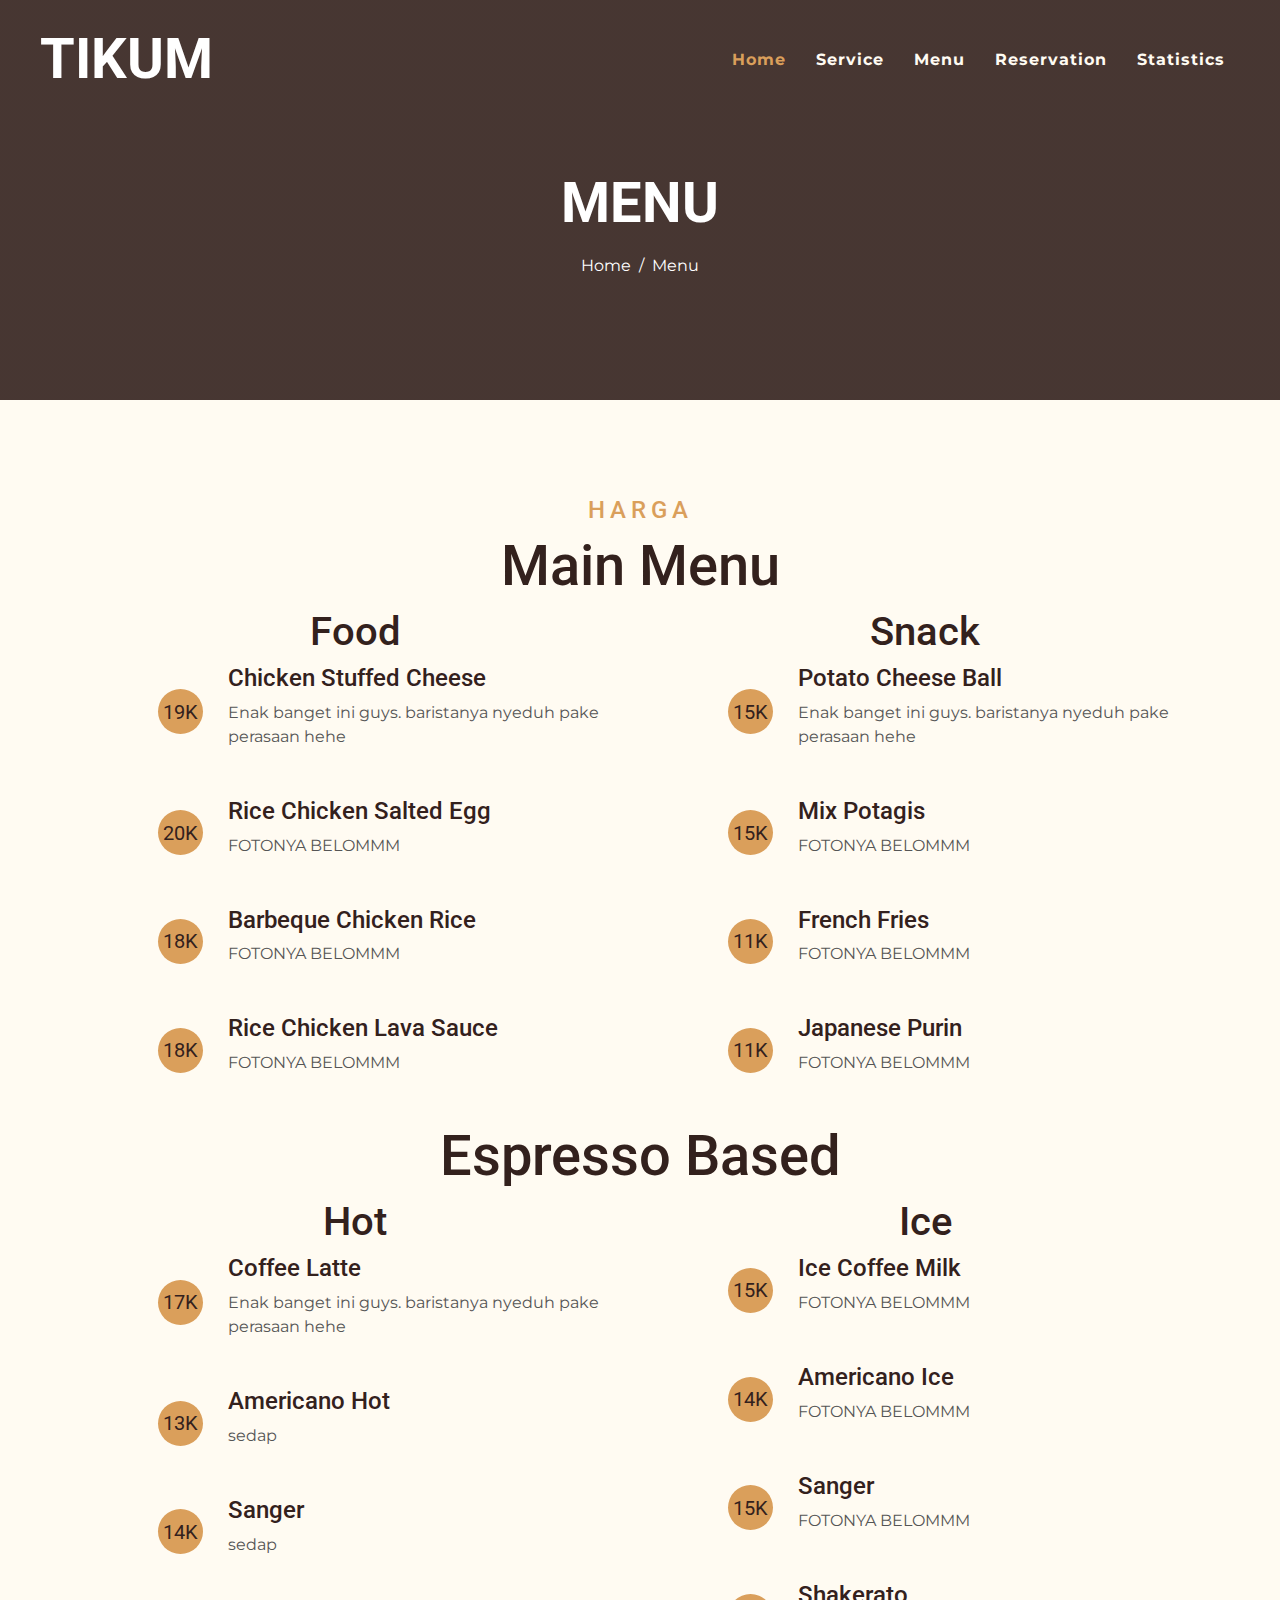
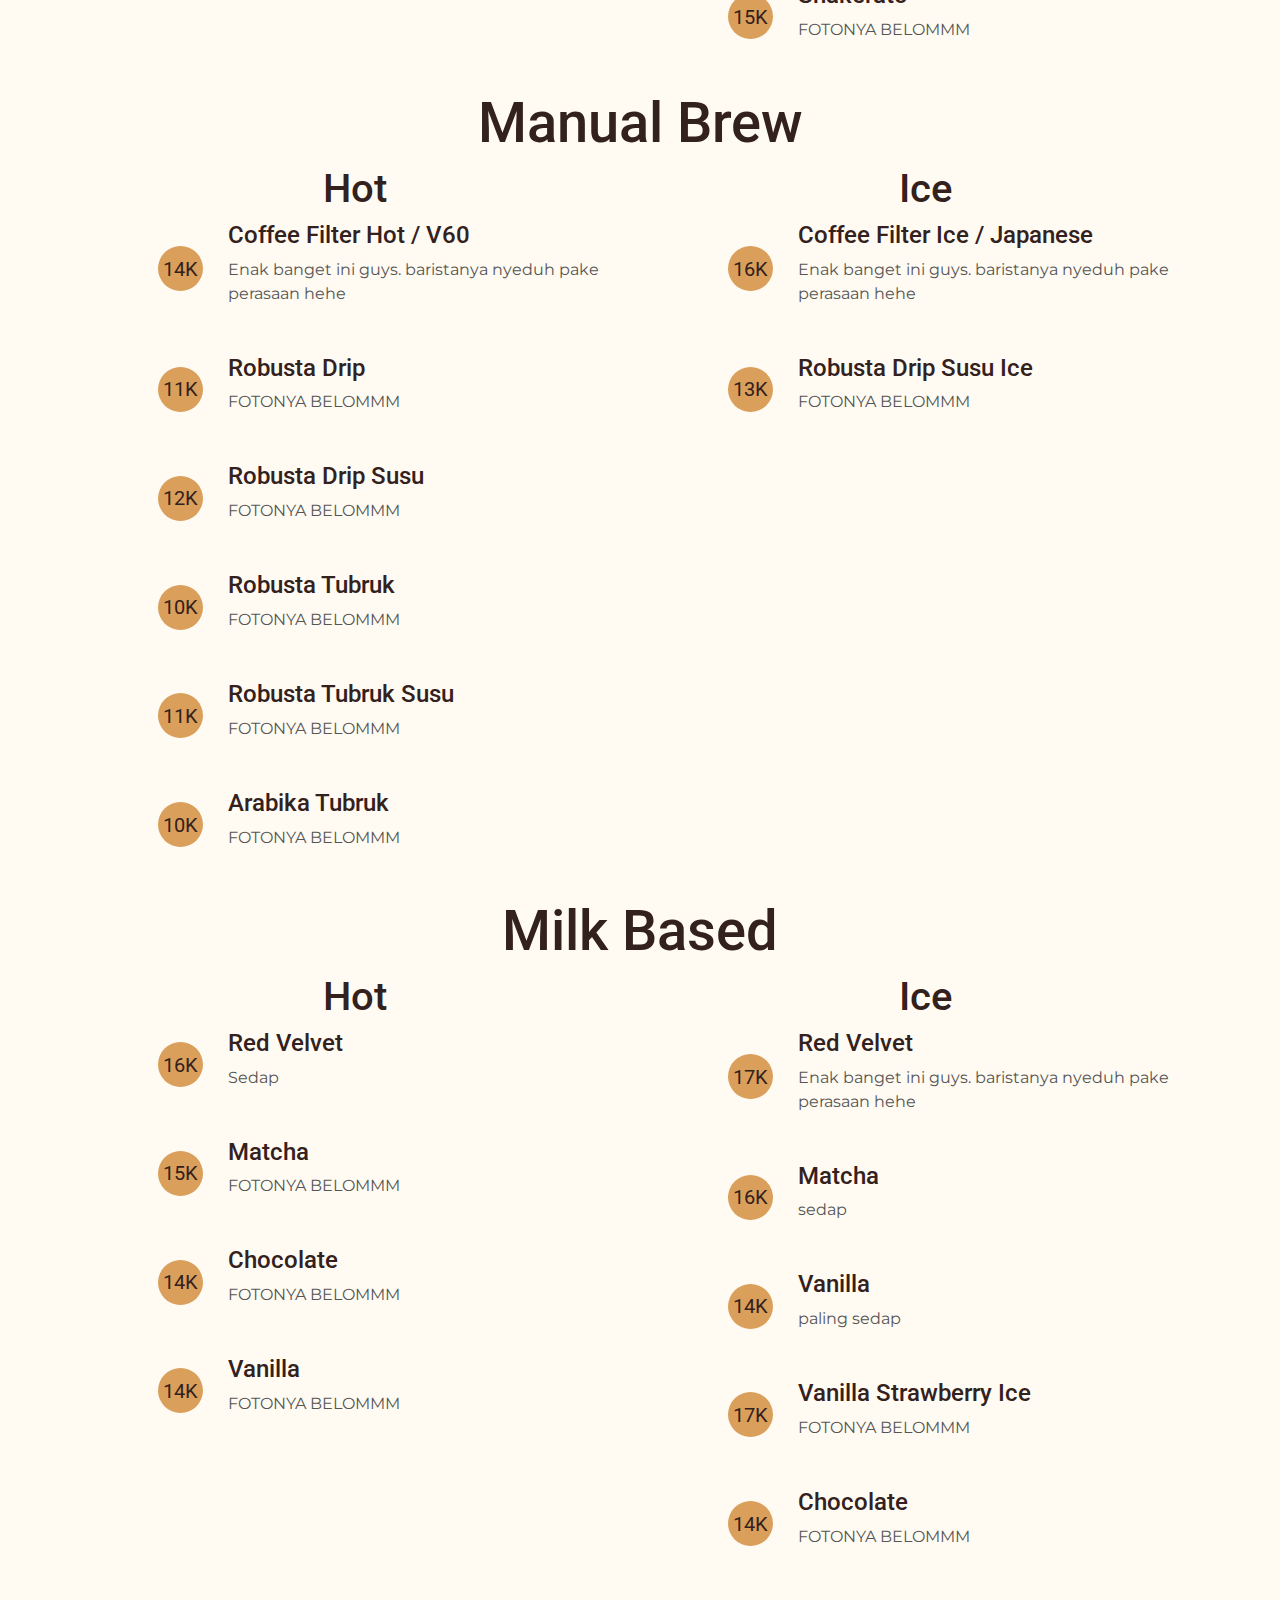
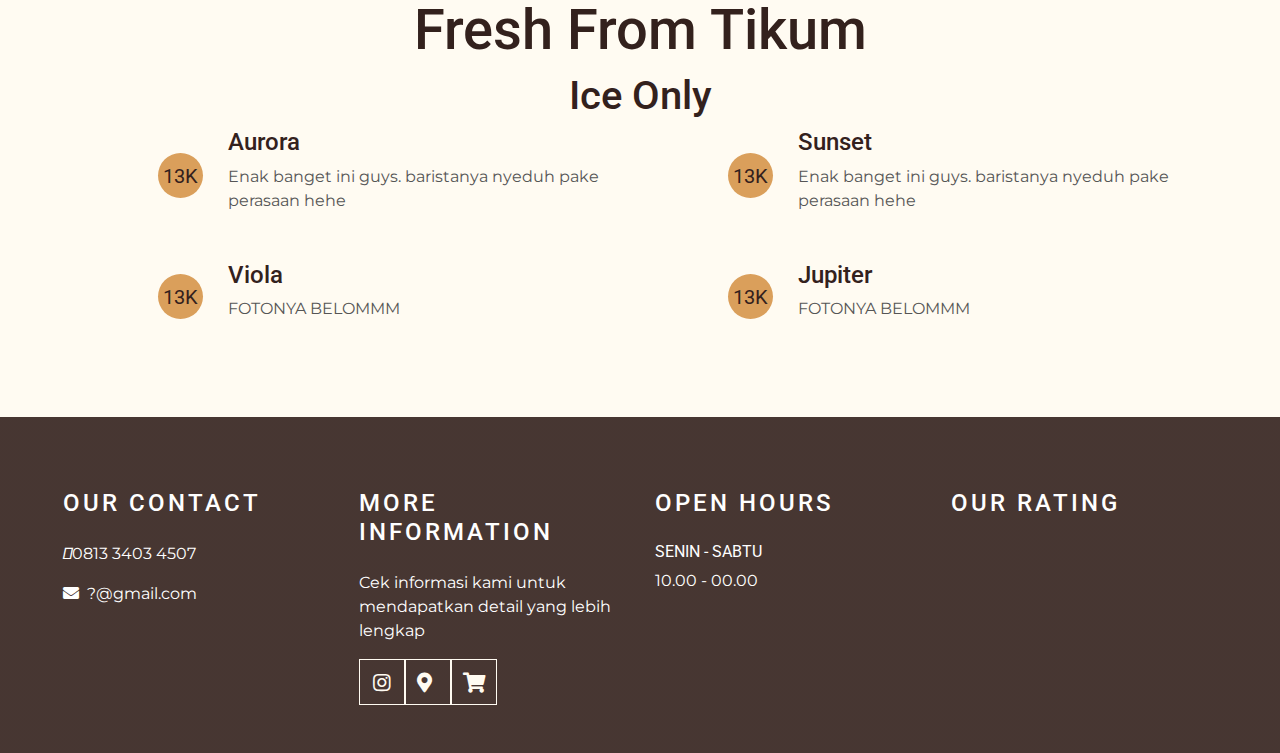
==== commit 23e18312: "Update menu.html" ====
--- a/menu.html
+++ b/menu.html
@@ -549,10 +549,10 @@
                     src="img/menu-1.jpg"
                     alt=""
                   />
-                  <h5 class="menu-price">16K</h5>
-                </div>
-                <div class="col-8 col-sm-9">
-                  <h4>Coffee Filter Ice / Japanese</h4>
+                  <h5 class="menu-price">17K</h5>
+                </div>
+                <div class="col-8 col-sm-9">
+                  <h4>Red Velvet</h4>
                   <p class="m-0">
                     Enak banget ini guys. baristanya nyeduh pake perasaan hehe
                   </p>
@@ -565,52 +565,52 @@
                     src="img/menu-2.jpg"
                     alt=""
                   />
-                  <h5 class="menu-price">13K</h5>
-                </div>
-                <div class="col-8 col-sm-9">
-                  <h4>Robusta Drip Susu Ice</h4>
-                  <p class="m-0">FOTONYA BELOMMM</p>
-                </div>
-              </div>
-              <div class="row align-items-center mb-5">
-                <div class="col-4 col-sm-3">
-                  <img
-                    class="w-100 rounded-circle mb-3 mb-sm-0"
-                    src="img/menu-2.jpg"
-                    alt=""
-                  />
-                  <h5 class="menu-price">13K</h5>
-                </div>
-                <div class="col-8 col-sm-9">
-                  <h4>Robusta Drip Susu Ice</h4>
-                  <p class="m-0">FOTONYA BELOMMM</p>
-                </div>
-              </div>
-              <div class="row align-items-center mb-5">
-                <div class="col-4 col-sm-3">
-                  <img
-                    class="w-100 rounded-circle mb-3 mb-sm-0"
-                    src="img/menu-2.jpg"
-                    alt=""
-                  />
-                  <h5 class="menu-price">13K</h5>
-                </div>
-                <div class="col-8 col-sm-9">
-                  <h4>Robusta Drip Susu Ice</h4>
-                  <p class="m-0">FOTONYA BELOMMM</p>
-                </div>
-              </div>
-              <div class="row align-items-center mb-5">
-                <div class="col-4 col-sm-3">
-                  <img
-                    class="w-100 rounded-circle mb-3 mb-sm-0"
-                    src="img/menu-2.jpg"
-                    alt=""
-                  />
-                  <h5 class="menu-price">13K</h5>
-                </div>
-                <div class="col-8 col-sm-9">
-                  <h4>Robusta Drip Susu Ice</h4>
+                  <h5 class="menu-price">16K</h5>
+                </div>
+                <div class="col-8 col-sm-9">
+                  <h4>Matcha</h4>
+                  <p class="m-0">sedap</p>
+                </div>
+              </div>
+              <div class="row align-items-center mb-5">
+                <div class="col-4 col-sm-3">
+                  <img
+                    class="w-100 rounded-circle mb-3 mb-sm-0"
+                    src="img/menu-2.jpg"
+                    alt=""
+                  />
+                  <h5 class="menu-price">14K</h5>
+                </div>
+                <div class="col-8 col-sm-9">
+                  <h4>Vanilla</h4>
+                  <p class="m-0">paling sedap</p>
+                </div>
+              </div>
+              <div class="row align-items-center mb-5">
+                <div class="col-4 col-sm-3">
+                  <img
+                    class="w-100 rounded-circle mb-3 mb-sm-0"
+                    src="img/menu-2.jpg"
+                    alt=""
+                  />
+                  <h5 class="menu-price">17K</h5>
+                </div>
+                <div class="col-8 col-sm-9">
+                  <h4>Vanilla Strawberry Ice</h4>
+                  <p class="m-0">FOTONYA BELOMMM</p>
+                </div>
+              </div>
+              <div class="row align-items-center mb-5">
+                <div class="col-4 col-sm-3">
+                  <img
+                    class="w-100 rounded-circle mb-3 mb-sm-0"
+                    src="img/menu-2.jpg"
+                    alt=""
+                  />
+                  <h5 class="menu-price">14K</h5>
+                </div>
+                <div class="col-8 col-sm-9">
+                  <h4>Chocolate</h4>
                   <p class="m-0">FOTONYA BELOMMM</p>
                 </div>
               </div>
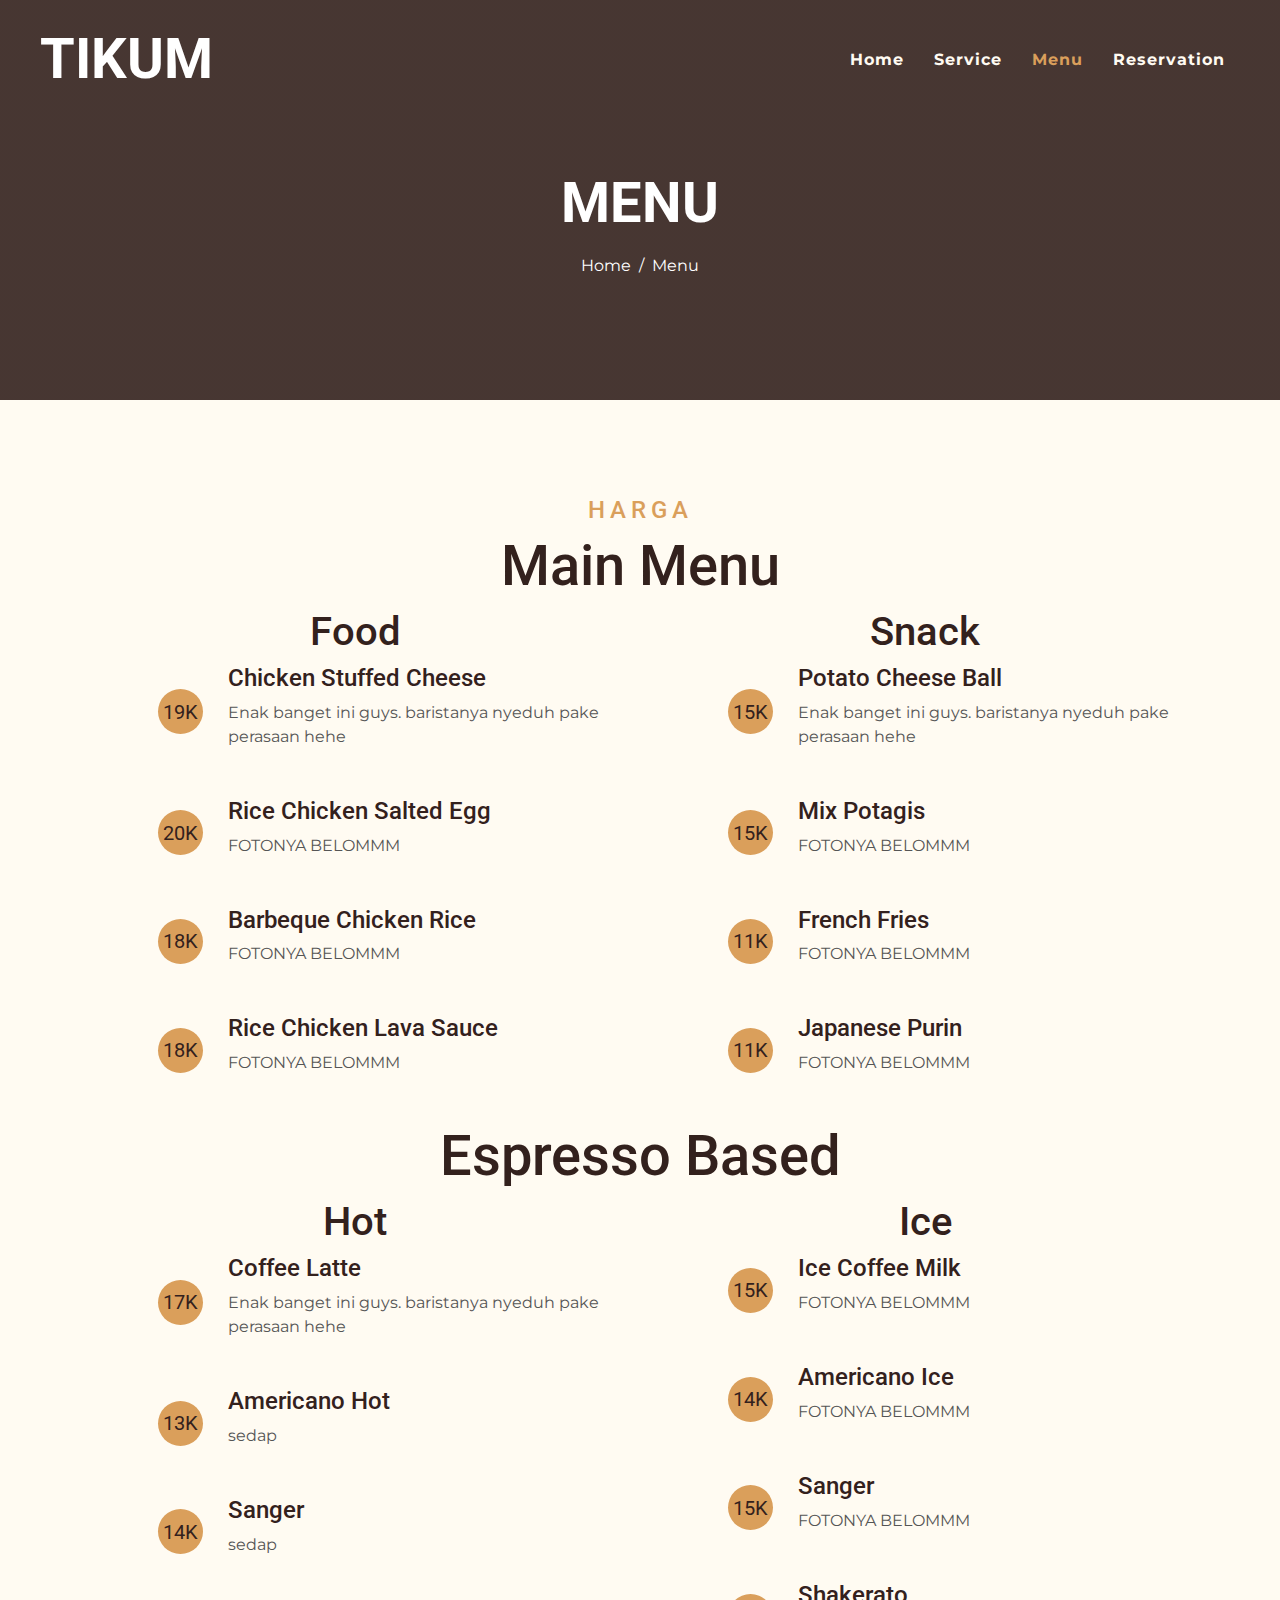
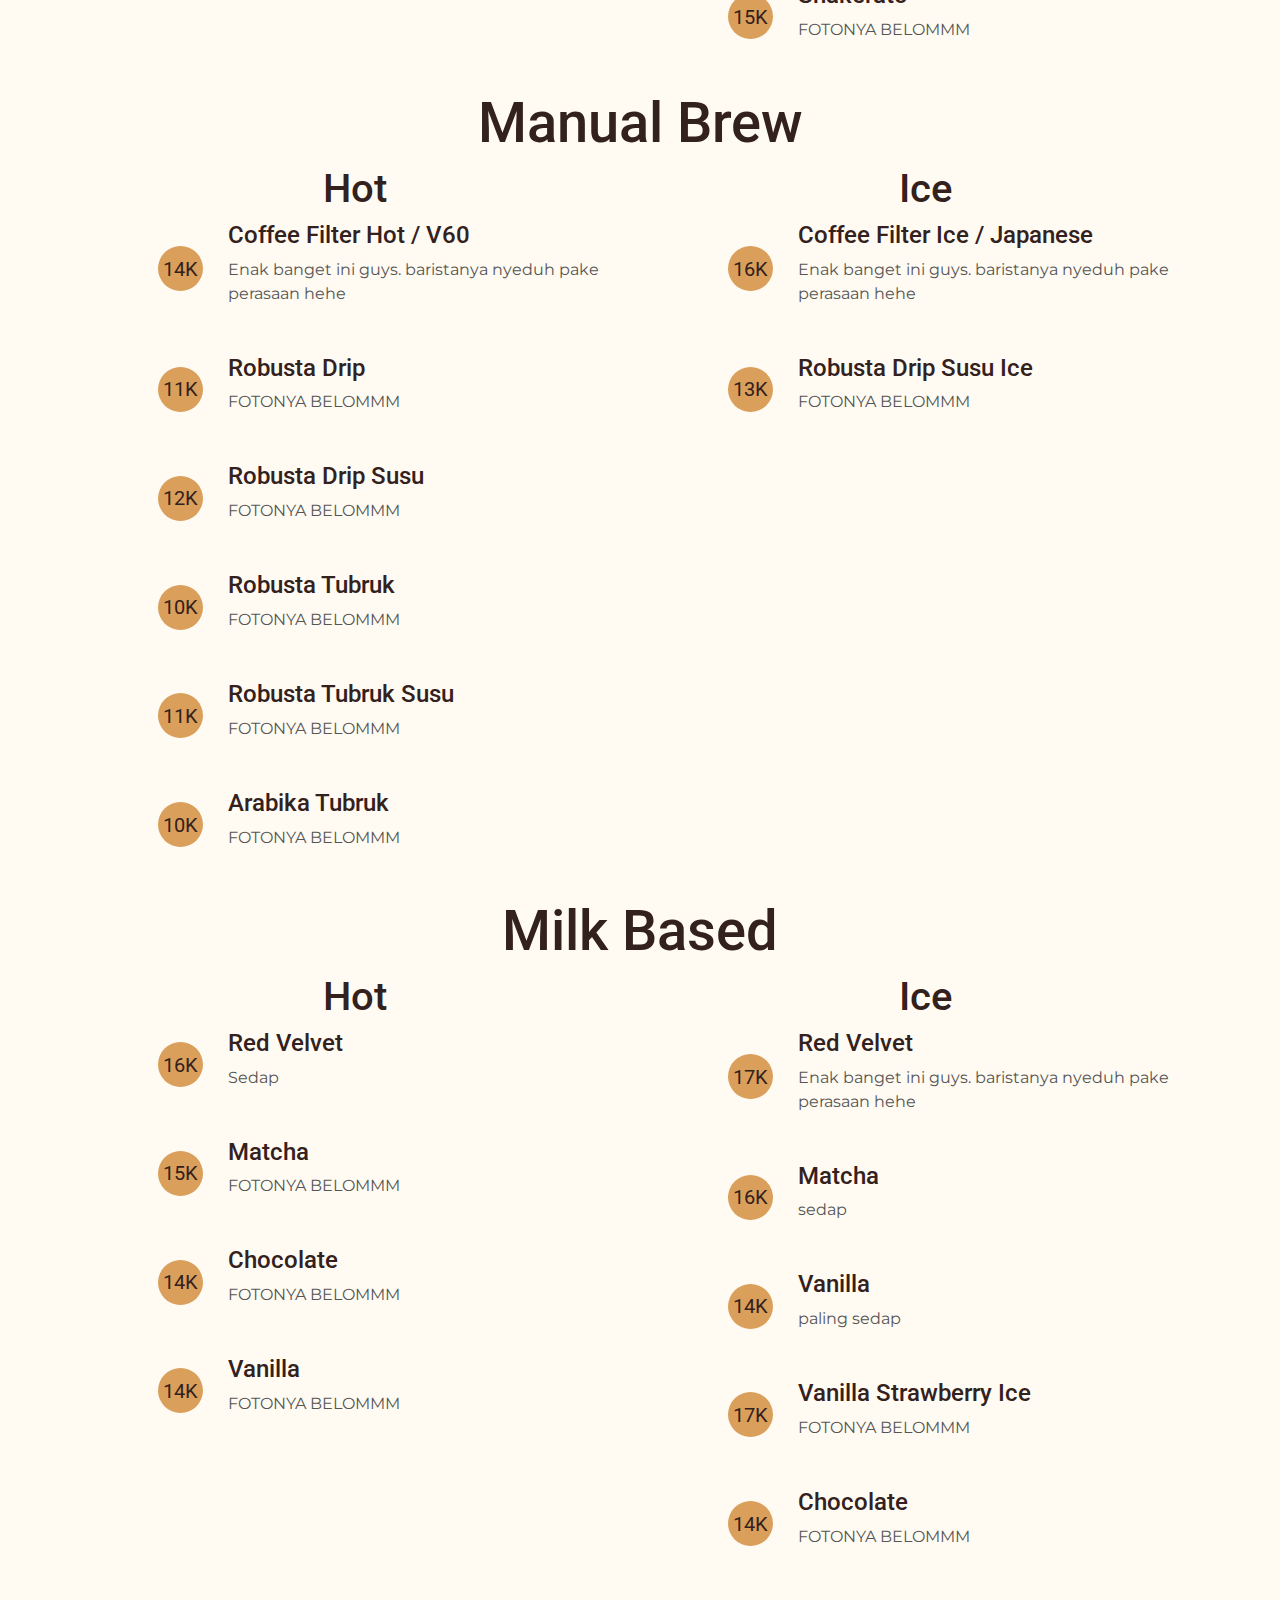
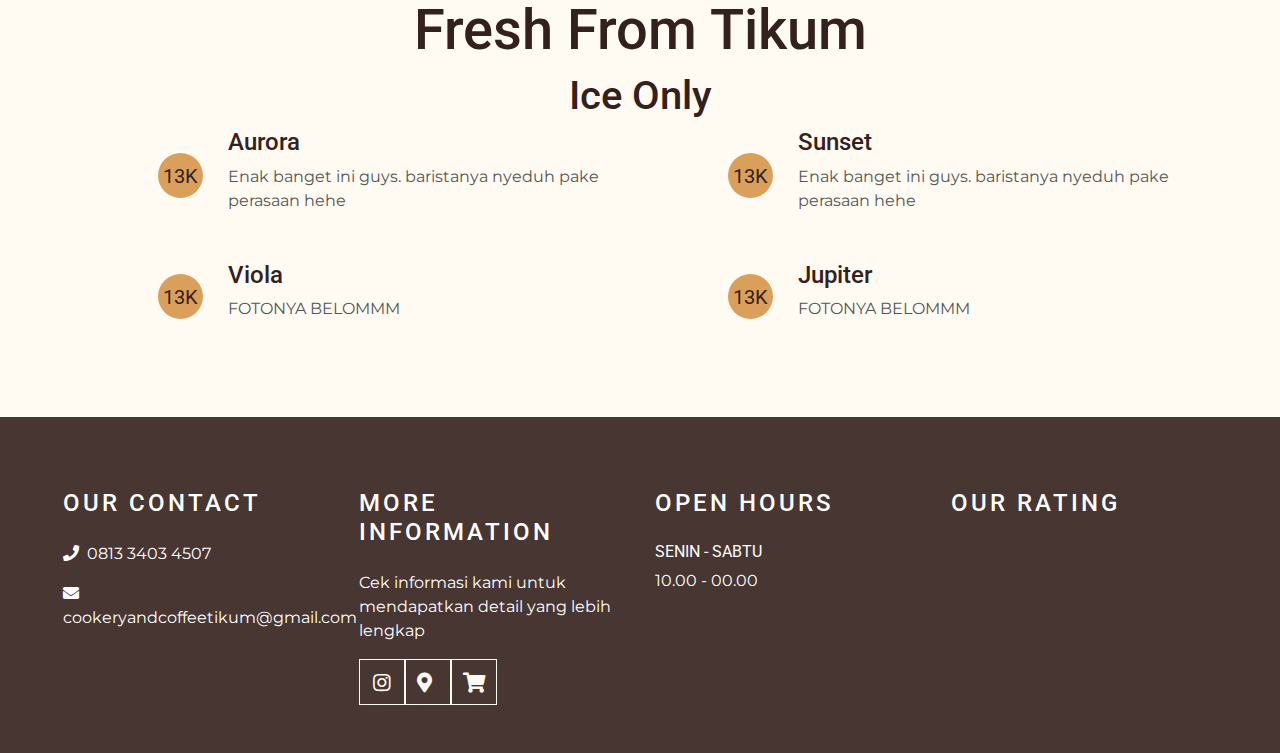
==== commit 430c7e85: "update footer" ====
--- a/menu.html
+++ b/menu.html
@@ -54,11 +54,10 @@
           id="navbarCollapse"
         >
           <div class="navbar-nav ml-auto p-4">
-            <a href="index.html" class="nav-item nav-link active">Home</a>
+            <a href="index.html" class="nav-item nav-link">Home</a>
             <a href="service.html" class="nav-item nav-link">Service</a>
-            <a href="menu.html" class="nav-item nav-link">Menu</a>
+            <a href="menu.html" class="nav-item nav-link active">Menu</a>
             <a href="reservation.html" class="nav-item nav-link">Reservation</a>
-            <a href="reservation.html" class="nav-item nav-link">Statistics</a>
           </div>
         </div>
       </nav>
@@ -706,8 +705,8 @@
           >
             Our Contact
           </h4>
-          <p><i class="fa-solid fa-phone"></i>0813 3403 4507</p>
-          <p class="m-0"><i class="fa fa-envelope mr-2"></i>?@gmail.com</p>
+          <p><i class="fas fa-phone mr-2"></i>0813 3403 4507</p>
+          <p><i class="fa fa-envelope mr-2"></i>cookeryandcoffeetikum@gmail.com</p>
         </div>
         <div class="col-lg-3 col-md-6 mb-5">
           <h4
